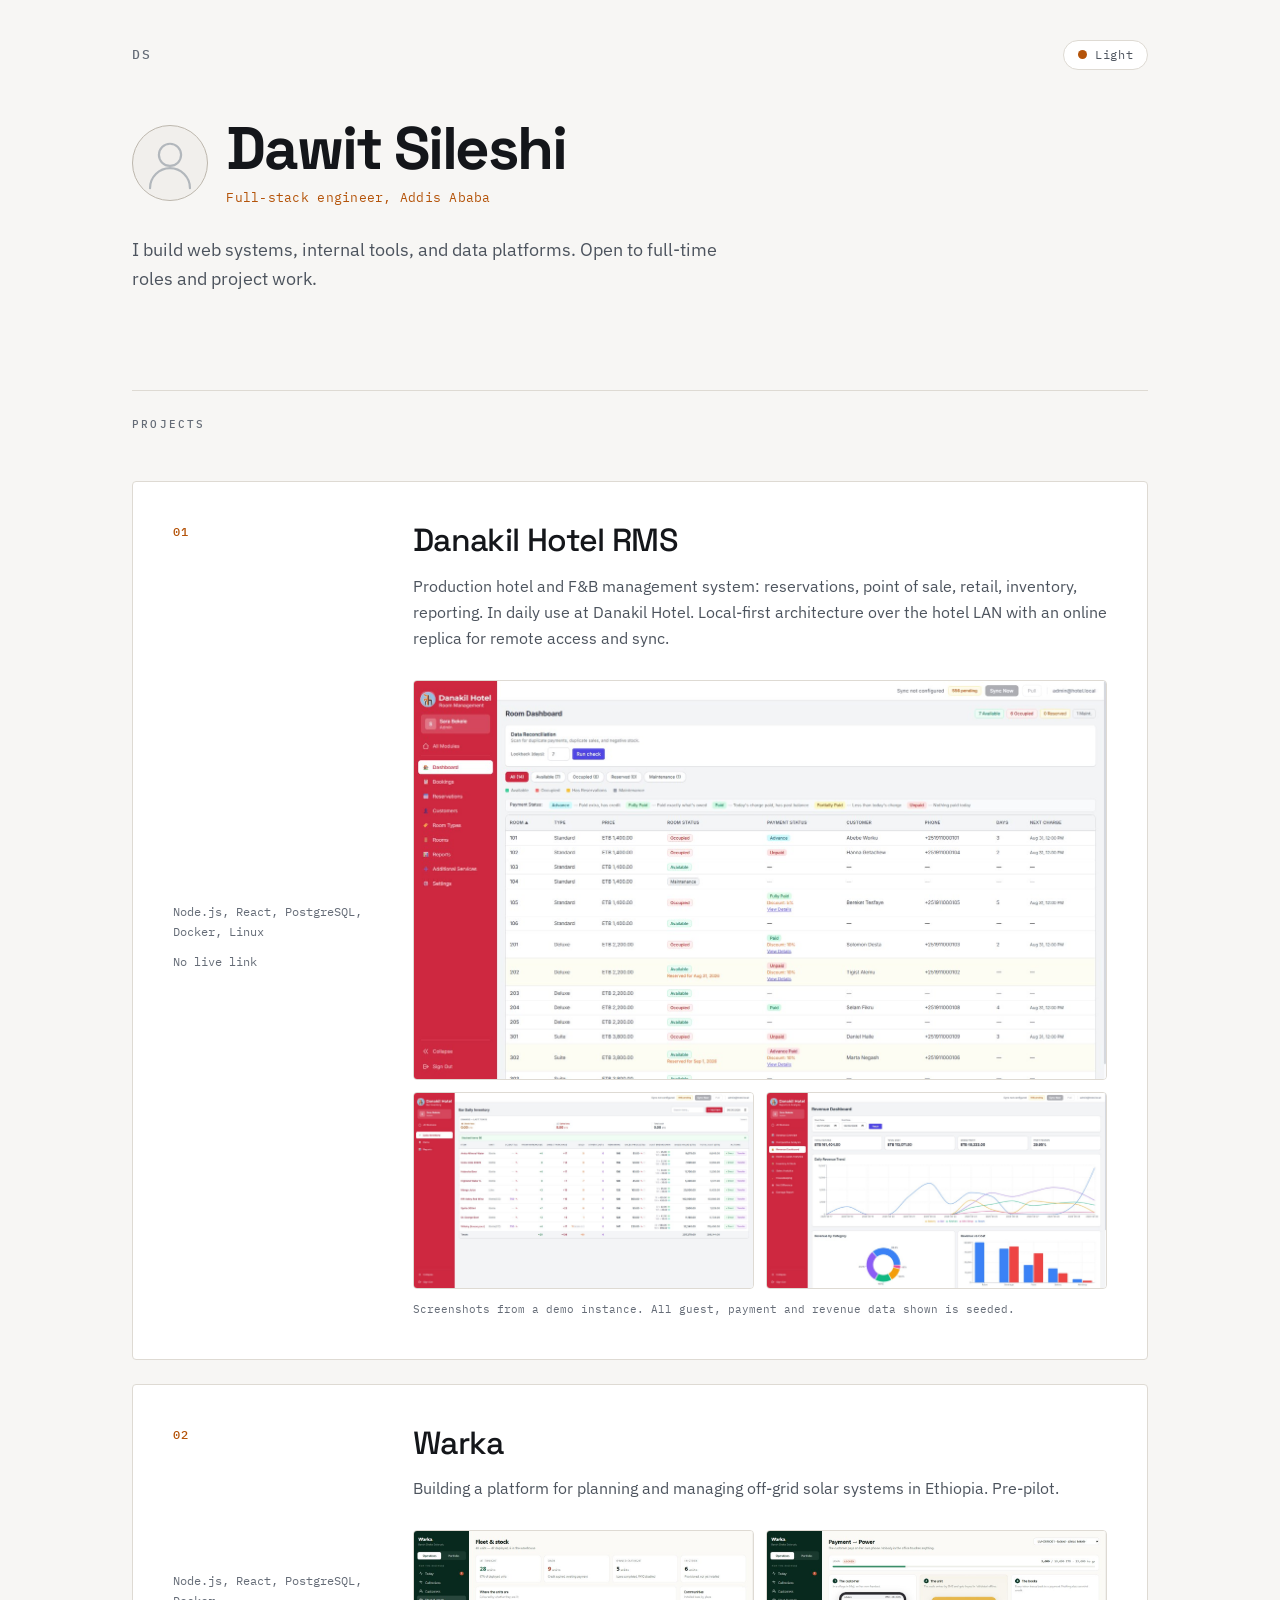
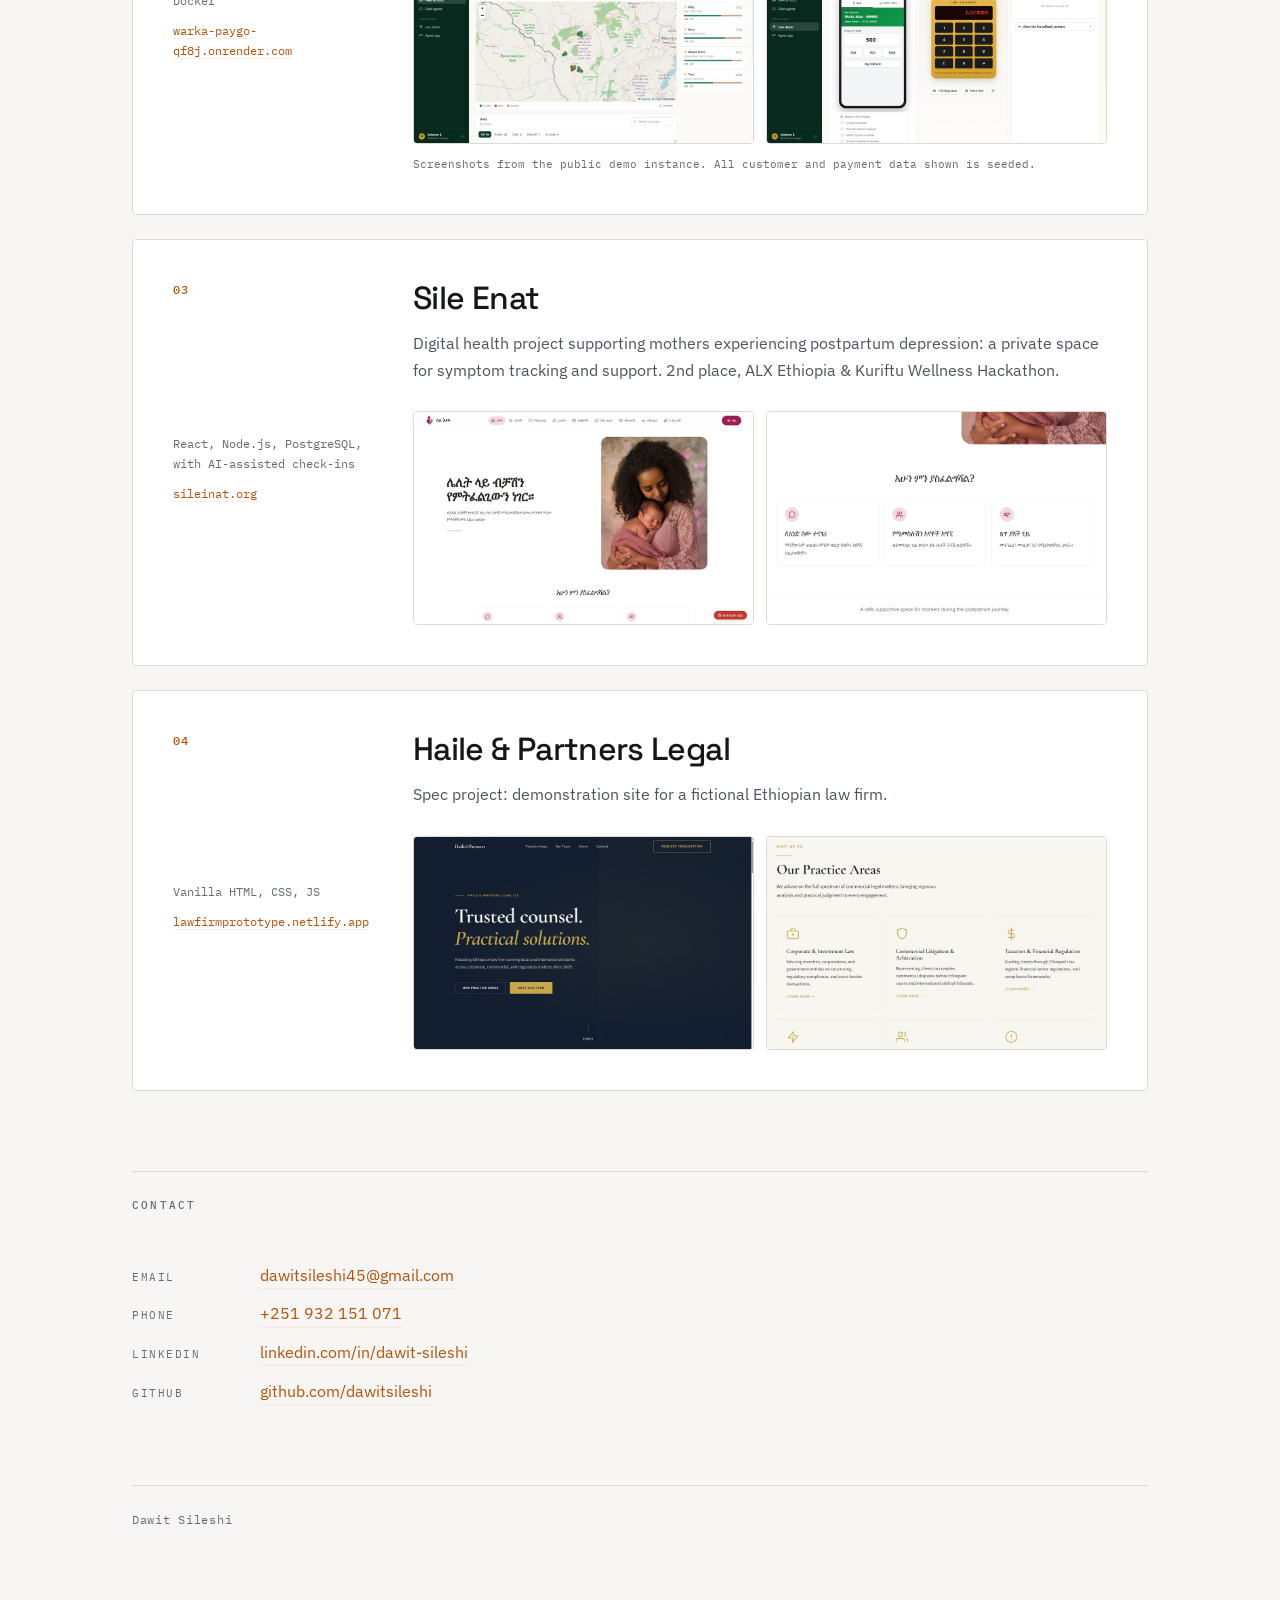
==== index.html @ de7d26d8 "Note seeded data on the Warka screenshots too Warka's shots come from its public demo instance and s" ====
<!DOCTYPE html>
<html lang="en" class="no-js" data-theme="dark">
<head>
<meta charset="utf-8">
<meta name="viewport" content="width=device-width, initial-scale=1">
<title>Dawit Sileshi — Full-stack engineer</title>
<meta name="description" content="Dawit Sileshi, full-stack engineer in Addis Ababa. I build web systems, internal tools, and data platforms.">
<meta name="theme-color" content="#0c0e11">

<!-- Live URL. og:image must stay absolute or link previews lose the image.
     If the domain changes, update every occurrence below. -->
<link rel="canonical" href="https://dawitsileshi.netlify.app/">
<meta property="og:type" content="website">
<meta property="og:site_name" content="Dawit Sileshi">
<meta property="og:locale" content="en_US">
<meta property="og:url" content="https://dawitsileshi.netlify.app/">
<meta property="og:title" content="Dawit Sileshi — Full-stack engineer">
<meta property="og:description" content="I build web systems, internal tools, and data platforms. Open to full-time roles and project work.">
<meta property="og:image" content="https://dawitsileshi.netlify.app/images/og-image.png">
<meta property="og:image:width" content="1200">
<meta property="og:image:height" content="630">
<meta property="og:image:alt" content="Dawit Sileshi — full-stack engineer, Addis Ababa">
<meta name="twitter:card" content="summary_large_image">
<meta name="twitter:title" content="Dawit Sileshi — Full-stack engineer">
<meta name="twitter:description" content="I build web systems, internal tools, and data platforms. Open to full-time roles and project work.">
<meta name="twitter:image" content="https://dawitsileshi.netlify.app/images/og-image.png">
<link rel="icon" href="images/favicon.svg" type="image/svg+xml">
<link rel="apple-touch-icon" href="images/apple-touch-icon.png">
<link rel="preconnect" href="https://fonts.googleapis.com">
<link rel="preconnect" href="https://fonts.gstatic.com" crossorigin>
<link rel="stylesheet" href="https://fonts.googleapis.com/css2?family=IBM+Plex+Mono:wght@400;500&family=IBM+Plex+Sans:wght@400;500&family=Space+Grotesk:wght@500;700&display=swap">
<link rel="stylesheet" href="styles.css">
<script>
/* Set the theme before first paint so there is no flash. */
(function () {
  var t = "dark";
  try {
    t = localStorage.getItem("theme")
      || (window.matchMedia("(prefers-color-scheme: light)").matches ? "light" : "dark");
  } catch (e) {}
  document.documentElement.setAttribute("data-theme", t);
  document.documentElement.className = "js";
})();
</script>
</head>
<body>

<a class="skip-link" href="#main">Skip to content</a>

<div class="page">

  <div class="topbar">
    <span class="wordmark">DS</span>
    <button class="theme-toggle" id="theme-toggle" type="button">
      <span class="theme-swatch" aria-hidden="true"></span>
      <span id="theme-name">Dark</span>
    </button>
  </div>

  <header class="masthead">
    <div class="identity">
      <!-- Replace images/portrait.svg with your own photo, square crop. -->
      <img class="portrait" src="images/portrait.svg" alt="Dawit Sileshi" width="200" height="200" decoding="async">
      <div class="identity-text">
        <h1>Dawit Sileshi</h1>
        <p class="role">Full-stack engineer, Addis Ababa</p>
      </div>
    </div>
    <p class="intro">I build web systems, internal tools, and data platforms. Open to full-time roles and project work.</p>
  </header>

  <main id="main">

    <section class="section" aria-labelledby="projects-heading">
      <h2 class="section-heading" id="projects-heading">Projects</h2>

      <ol class="projects">

        <li class="project reveal">
          <span class="project-index">01</span>
          <div class="project-main">
            <h3 class="project-title">Danakil Hotel RMS</h3>
            <p class="project-body">Production hotel and F&amp;B management system: reservations, point of sale, retail, inventory, reporting. In daily use at Danakil Hotel. Local-first architecture over the hotel LAN with an online replica for remote access and sync.</p>
            <ul class="shots">
              <li><img src="screenshots/01-room-dashboard.jpg" alt="Danakil Hotel RMS: room dashboard screen" width="1400" height="805" loading="lazy" decoding="async"></li>
              <li><img src="screenshots/02-inventory-and-transfers.jpg" alt="Danakil Hotel RMS: inventory and transfers screen" width="1400" height="805" loading="lazy" decoding="async"></li>
              <li><img src="screenshots/03-revenue-analytics.jpg" alt="Danakil Hotel RMS: revenue analytics screen" width="1400" height="805" loading="lazy" decoding="async"></li>
            </ul>
            <p class="shots-note">Screenshots from a demo instance. All guest, payment and revenue data shown is seeded.</p>
          </div>
          <div class="project-rail">
            <p class="project-stack">Node.js, React, PostgreSQL, Docker, Linux</p>
            <p class="project-meta">No live link</p>
          </div>
        </li>

        <li class="project reveal">
          <span class="project-index">02</span>
          <div class="project-main">
            <h3 class="project-title">Warka</h3>
            <p class="project-body">Building a platform for planning and managing off-grid solar systems in Ethiopia. Pre-pilot.</p>
            <ul class="shots shots-pair">
              <li><img src="screenshots/warka-1.jpg" alt="Warka: fleet and stock overview" width="1000" height="625" loading="lazy" decoding="async"></li>
              <li><img src="screenshots/warka-2.jpg" alt="Warka: live payment-to-power demo" width="1000" height="625" loading="lazy" decoding="async"></li>
            </ul>
            <p class="shots-note">Screenshots from the public demo instance. All customer and payment data shown is seeded.</p>
          </div>
          <div class="project-rail">
            <p class="project-stack">Node.js, React, PostgreSQL, Docker</p>
            <p class="project-meta"><a href="https://warka-paygo-qf8j.onrender.com/" rel="noopener">warka-paygo-qf8j.onrender.com</a></p>
          </div>
        </li>

        <li class="project reveal">
          <span class="project-index">03</span>
          <div class="project-main">
            <h3 class="project-title">Sile Enat</h3>
            <p class="project-body">Digital health project supporting mothers experiencing postpartum depression: a private space for symptom tracking and support. 2nd place, ALX Ethiopia &amp; Kuriftu Wellness Hackathon.</p>
            <ul class="shots shots-pair">
              <li><img src="screenshots/sileenat-1.jpg" alt="Sile Enat: home page" width="1000" height="625" loading="lazy" decoding="async"></li>
              <li><img src="screenshots/sileenat-2.jpg" alt="Sile Enat: support features" width="960" height="600" loading="lazy" decoding="async"></li>
            </ul>
          </div>
          <div class="project-rail">
            <p class="project-stack">React, Node.js, PostgreSQL, with AI-assisted check-ins</p>
            <p class="project-meta"><a href="https://sileinat.org/" rel="noopener">sileinat.org</a></p>
          </div>
        </li>

        <li class="project reveal">
          <span class="project-index">04</span>
          <div class="project-main">
            <h3 class="project-title">Haile &amp; Partners Legal</h3>
            <p class="project-body">Spec project: demonstration site for a fictional Ethiopian law firm.</p>
            <ul class="shots shots-pair">
              <li><img src="screenshots/haile-1.jpg" alt="Haile &amp; Partners Legal: home page" width="1000" height="625" loading="lazy" decoding="async"></li>
              <li><img src="screenshots/haile-2.jpg" alt="Haile &amp; Partners Legal: practice areas" width="1000" height="625" loading="lazy" decoding="async"></li>
            </ul>
          </div>
          <div class="project-rail">
            <p class="project-stack">Vanilla HTML, CSS, JS</p>
            <p class="project-meta"><a href="https://lawfirmprototype.netlify.app/" rel="noopener">lawfirmprototype.netlify.app</a></p>
          </div>
        </li>

      </ol>
    </section>

    <section class="section reveal" aria-labelledby="contact-heading">
      <h2 class="section-heading" id="contact-heading">Contact</h2>
      <address class="contact">
        <p><span class="contact-label">Email</span> <a href="mailto:dawitsileshi45@gmail.com">dawitsileshi45@gmail.com</a></p>
        <p><span class="contact-label">Phone</span> <a href="tel:+251932151071">+251 932 151 071</a></p>
        <p><span class="contact-label">LinkedIn</span> <a href="https://www.linkedin.com/in/dawit-sileshi/" rel="noopener">linkedin.com/in/dawit-sileshi</a></p>
        <p><span class="contact-label">GitHub</span> <a href="https://github.com/dawitsileshi" rel="noopener">github.com/dawitsileshi</a></p>
      </address>
    </section>

  </main>

  <footer class="colophon">
    <p>Dawit Sileshi</p>
  </footer>

</div>

<script>
/* Theme toggle + fade-in on scroll. Inline so it always ships with the page. */
(function () {
  "use strict";

  /* ---- theme ---- */
  var root = document.documentElement;
  var btn = document.getElementById("theme-toggle");
  var nameEl = document.getElementById("theme-name");
  var meta = document.querySelector('meta[name="theme-color"]');

  function paint(theme) {
    root.setAttribute("data-theme", theme);
    nameEl.textContent = theme === "dark" ? "Dark" : "Light";
    btn.setAttribute("aria-label",
      "Switch to " + (theme === "dark" ? "light" : "dark") + " theme");
    if (meta) meta.setAttribute("content", theme === "dark" ? "#0c0e11" : "#f7f6f4");
  }

  paint(root.getAttribute("data-theme") || "dark");

  btn.addEventListener("click", function () {
    var next = root.getAttribute("data-theme") === "dark" ? "light" : "dark";
    paint(next);
    try { localStorage.setItem("theme", next); } catch (e) {}
  });

  /* ---- reveal ---- */
  var items = [].slice.call(document.querySelectorAll(".reveal"));
  if (!items.length) return;

  if (window.matchMedia("(prefers-reduced-motion: reduce)").matches) {
    items.forEach(function (el) { el.classList.add("is-visible"); });
    return;
  }

  var ticking = false;

  function check() {
    ticking = false;
    var limit = window.innerHeight * 0.92;
    for (var i = items.length - 1; i >= 0; i--) {
      if (items[i].getBoundingClientRect().top < limit) {
        items[i].classList.add("is-visible");
        items.splice(i, 1);
      }
    }
    if (!items.length) {
      window.removeEventListener("scroll", request);
      window.removeEventListener("resize", request);
    }
  }

  function request() {
    if (ticking) return;
    ticking = true;
    window.requestAnimationFrame(check);
  }

  window.addEventListener("scroll", request, { passive: true });
  window.addEventListener("resize", request);
  check();
})();
</script>
</body>
</html>
---- styles.css ----
/* Dawit Sileshi — personal portfolio
   Dark by default, light on toggle. No build step. */

:root {
  --serif: "Space Grotesk", "Segoe UI", Helvetica, Arial, sans-serif;
  --sans:  "IBM Plex Sans", -apple-system, BlinkMacSystemFont, "Segoe UI", Helvetica, Arial, sans-serif;
  --mono:  "IBM Plex Mono", ui-monospace, SFMono-Regular, Menlo, Consolas, monospace;

  --shell: 1080px;
  --gutter: 1.5rem;
  --radius: 4px;
}

[data-theme="dark"] {
  --bg:           #0c0e11;
  --surface:      #14171c;
  --surface-2:    #1a1e24;
  --border:       #262c35;
  --border-hi:    #39424f;
  --text:         #e9ecf1;
  --text-dim:     #a2abb8;
  --text-faint:   #7b8492;
  --accent:       #f2a55a;
  --accent-hi:    #ffc189;
  --accent-soft:  rgba(242, 165, 90, 0.13);
  --shadow:       0 1px 2px rgba(0, 0, 0, 0.5), 0 12px 32px rgba(0, 0, 0, 0.35);
}

[data-theme="light"] {
  --bg:           #f7f6f4;
  --surface:      #ffffff;
  --surface-2:    #f1efec;
  --border:       #dedad3;
  --border-hi:    #bdb7ad;
  --text:         #14161a;
  --text-dim:     #4d545e;
  --text-faint:   #656c77;
  --accent:       #b45309;
  --accent-hi:    #8f4107;
  --accent-soft:  rgba(180, 83, 9, 0.09);
  --shadow:       0 1px 2px rgba(20, 22, 26, 0.06), 0 12px 28px rgba(20, 22, 26, 0.07);
}

*, *::before, *::after { box-sizing: border-box; }

html {
  -webkit-text-size-adjust: 100%;
  scroll-behavior: smooth;
}

body {
  margin: 0;
  background: var(--bg);
  color: var(--text);
  font-family: var(--sans);
  font-size: 1rem;
  line-height: 1.65;
  -webkit-font-smoothing: antialiased;
  text-rendering: optimizeLegibility;
  transition: background-color 200ms ease, color 200ms ease;
}

.page {
  max-width: var(--shell);
  margin: 0 auto;
  padding: 1.25rem var(--gutter) 3rem;
}

.skip-link {
  position: absolute;
  left: -9999px;
  top: 0;
  background: var(--surface);
  color: var(--text);
  padding: 0.6rem 1rem;
  border: 1px solid var(--border-hi);
  border-radius: var(--radius);
  font-size: 0.875rem;
}
.skip-link:focus { left: var(--gutter); top: 0.75rem; z-index: 20; }

/* ---------- topbar ---------- */

.topbar {
  display: flex;
  align-items: center;
  justify-content: space-between;
  padding-bottom: 3rem;
}

.wordmark {
  font-family: var(--mono);
  font-size: 0.8125rem;
  font-weight: 500;
  letter-spacing: 0.18em;
  color: var(--text-faint);
}

.theme-toggle {
  display: inline-flex;
  align-items: center;
  gap: 0.5rem;
  font-family: var(--mono);
  font-size: 0.75rem;
  letter-spacing: 0.06em;
  color: var(--text-dim);
  background: var(--surface);
  border: 1px solid var(--border);
  border-radius: 999px;
  padding: 0.4rem 0.85rem;
  cursor: pointer;
  transition: border-color 150ms ease, color 150ms ease, background-color 150ms ease;
}
.theme-toggle:hover { color: var(--text); border-color: var(--border-hi); }
.theme-toggle:focus-visible { outline: 2px solid var(--accent); outline-offset: 2px; }

.theme-swatch {
  width: 9px;
  height: 9px;
  border-radius: 50%;
  background: var(--accent);
}

/* ---------- masthead ---------- */

.masthead { padding-bottom: 1rem; }

.identity {
  display: flex;
  align-items: center;
  gap: 1.15rem;
}

.portrait {
  width: 64px;
  height: 64px;
  flex: 0 0 auto;
  border-radius: 50%;
  object-fit: cover;
  border: 1px solid var(--border-hi);
  background: var(--surface-2);
}

.masthead h1 {
  font-family: var(--serif);
  font-weight: 700;
  font-size: clamp(2.25rem, 7vw, 3.75rem);
  line-height: 1.02;
  letter-spacing: -0.035em;
  margin: 0;
}

.role {
  font-family: var(--mono);
  font-size: 0.8125rem;
  letter-spacing: 0.02em;
  color: var(--accent);
  margin: 0.5rem 0 0;
}

.intro {
  margin: 1.75rem 0 0;
  max-width: 34em;
  font-size: 1.125rem;
  line-height: 1.6;
  color: var(--text-dim);
}

/* ---------- sections ---------- */

.section {
  margin-top: 5rem;
  padding-top: 1.5rem;
  border-top: 1px solid var(--border);
}

.section-heading {
  font-family: var(--mono);
  font-weight: 500;
  font-size: 0.6875rem;
  letter-spacing: 0.2em;
  text-transform: uppercase;
  color: var(--text-faint);
  margin: 0 0 2.5rem;
}

/* ---------- projects ---------- */

.projects {
  list-style: none;
  margin: 0;
  padding: 0;
  counter-reset: none;
}

.project {
  border: 1px solid var(--border);
  border-radius: var(--radius);
  background: var(--surface);
  padding: 1.75rem 1.5rem;
  margin-bottom: 1.25rem;
  transition: border-color 180ms ease, transform 180ms ease, box-shadow 180ms ease;
}
.project:last-child { margin-bottom: 0; }
.project:hover {
  border-color: var(--border-hi);
  transform: translateY(-2px);
  box-shadow: var(--shadow);
}

.project-index {
  display: block;
  font-family: var(--mono);
  font-size: 0.75rem;
  font-weight: 500;
  letter-spacing: 0.1em;
  color: var(--accent);
  margin-bottom: 0.85rem;
}

.project-rail { margin-top: 1.5rem; }

.project-stack,
.project-meta {
  font-family: var(--mono);
  font-size: 0.75rem;
  line-height: 1.7;
  color: var(--text-faint);
  margin: 0;
}
.project-meta { margin-top: 0.6rem; }

.project-title {
  font-family: var(--serif);
  font-weight: 500;
  font-size: clamp(1.5rem, 4vw, 2rem);
  line-height: 1.15;
  letter-spacing: -0.02em;
  margin: 0 0 0.85rem;
}

.project-body {
  margin: 0;
  max-width: 46em;
  color: var(--text-dim);
}

/* ---------- screenshots ---------- */

.shots {
  list-style: none;
  margin: 1.75rem 0 0;
  padding: 0;
  display: grid;
  gap: 0.75rem;
  grid-template-columns: 1fr;
}

.shots img {
  display: block;
  width: 100%;
  height: auto;
  border: 1px solid var(--border);
  border-radius: var(--radius);
  background: var(--surface-2);
}

.shots-note {
  margin: 0.8rem 0 0;
  font-family: var(--mono);
  font-size: 0.6875rem;
  line-height: 1.6;
  color: var(--text-faint);
}

/* ---------- contact ---------- */

.contact { font-style: normal; }

/* Stacked while narrow so a long URL never wraps out of line with the
   shorter rows; two columns once there is room. */
.contact p { margin: 0 0 1.1rem; }
.contact p:last-child { margin-bottom: 0; }

.contact-label {
  display: block;
  font-family: var(--mono);
  font-size: 0.6875rem;
  letter-spacing: 0.14em;
  text-transform: uppercase;
  line-height: 1.6;
  color: var(--text-faint);
}

.contact a { overflow-wrap: anywhere; }

/* ---------- links ---------- */

a {
  color: var(--accent);
  text-decoration: none;
  border-bottom: 1px solid var(--accent-soft);
  transition: color 140ms ease, border-color 140ms ease;
}
a:hover { color: var(--accent-hi); border-bottom-color: currentColor; }
a:focus-visible {
  outline: 2px solid var(--accent);
  outline-offset: 3px;
  border-radius: 2px;
  border-bottom-color: transparent;
}

/* ---------- colophon ---------- */

.colophon {
  margin-top: 5rem;
  padding-top: 1.5rem;
  border-top: 1px solid var(--border);
}
.colophon p {
  margin: 0;
  font-family: var(--mono);
  font-size: 0.75rem;
  letter-spacing: 0.06em;
  color: var(--text-faint);
}

/* ---------- reveal on scroll ---------- */

.js .reveal {
  opacity: 0;
  transform: translateY(12px);
  transition: opacity 550ms ease, transform 550ms ease;
}
.js .reveal.is-visible { opacity: 1; transform: none; }

/* ---------- wider viewports ---------- */

@media (min-width: 40em) {
  :root { --gutter: 2rem; }

  .page { padding-top: 2rem; }
  .portrait { width: 76px; height: 76px; }
  .project { padding: 2rem 2rem 2.25rem; }
  .shots { grid-template-columns: 1fr 1fr; }
  /* Danakil leads with a full-width shot; two-up galleries stay side by side. */
  .shots li:first-child { grid-column: 1 / -1; }
  .shots-pair li:first-child { grid-column: auto; }

  .contact p {
    margin-bottom: 0.7rem;
    display: grid;
    grid-template-columns: 7rem 1fr;
    align-items: baseline;
    column-gap: 1rem;
  }
  .contact-label { line-height: inherit; }
  /* keep the underline on the text, not the whole grid column */
  .contact a { justify-self: start; }
}

@media (min-width: 60em) {
  .page { padding-top: 2.5rem; padding-bottom: 5rem; }

  .project {
    display: grid;
    grid-template-columns: 12rem 1fr;
    column-gap: 3rem;
    padding: 2.5rem;
    margin-bottom: 1.5rem;
  }
  /* Source order is index, content, rail (mobile reading order);
     placement puts the rail back into the left column here. */
  .project-index { grid-column: 1; grid-row: 1; }
  .project-rail  { grid-column: 1; grid-row: 2; margin-top: 0; }
  .project-main  { grid-column: 2; grid-row: 1 / span 2; }
  .section-heading { margin-bottom: 3rem; }
}

/* ---------- preferences ---------- */

@media (prefers-reduced-motion: reduce) {
  html { scroll-behavior: auto; }
  *, *::before, *::after {
    animation-duration: 0.01ms !important;
    animation-iteration-count: 1 !important;
    transition-duration: 0.01ms !important;
  }
  .js .reveal { opacity: 1; transform: none; }
  .project:hover { transform: none; }
}

@media print {
  .skip-link, .topbar, .shots { display: none; }
  body { background: #fff; color: #000; }
  .project { border-color: #ccc; box-shadow: none; }
  a { color: #000; border-bottom: 0; }
}
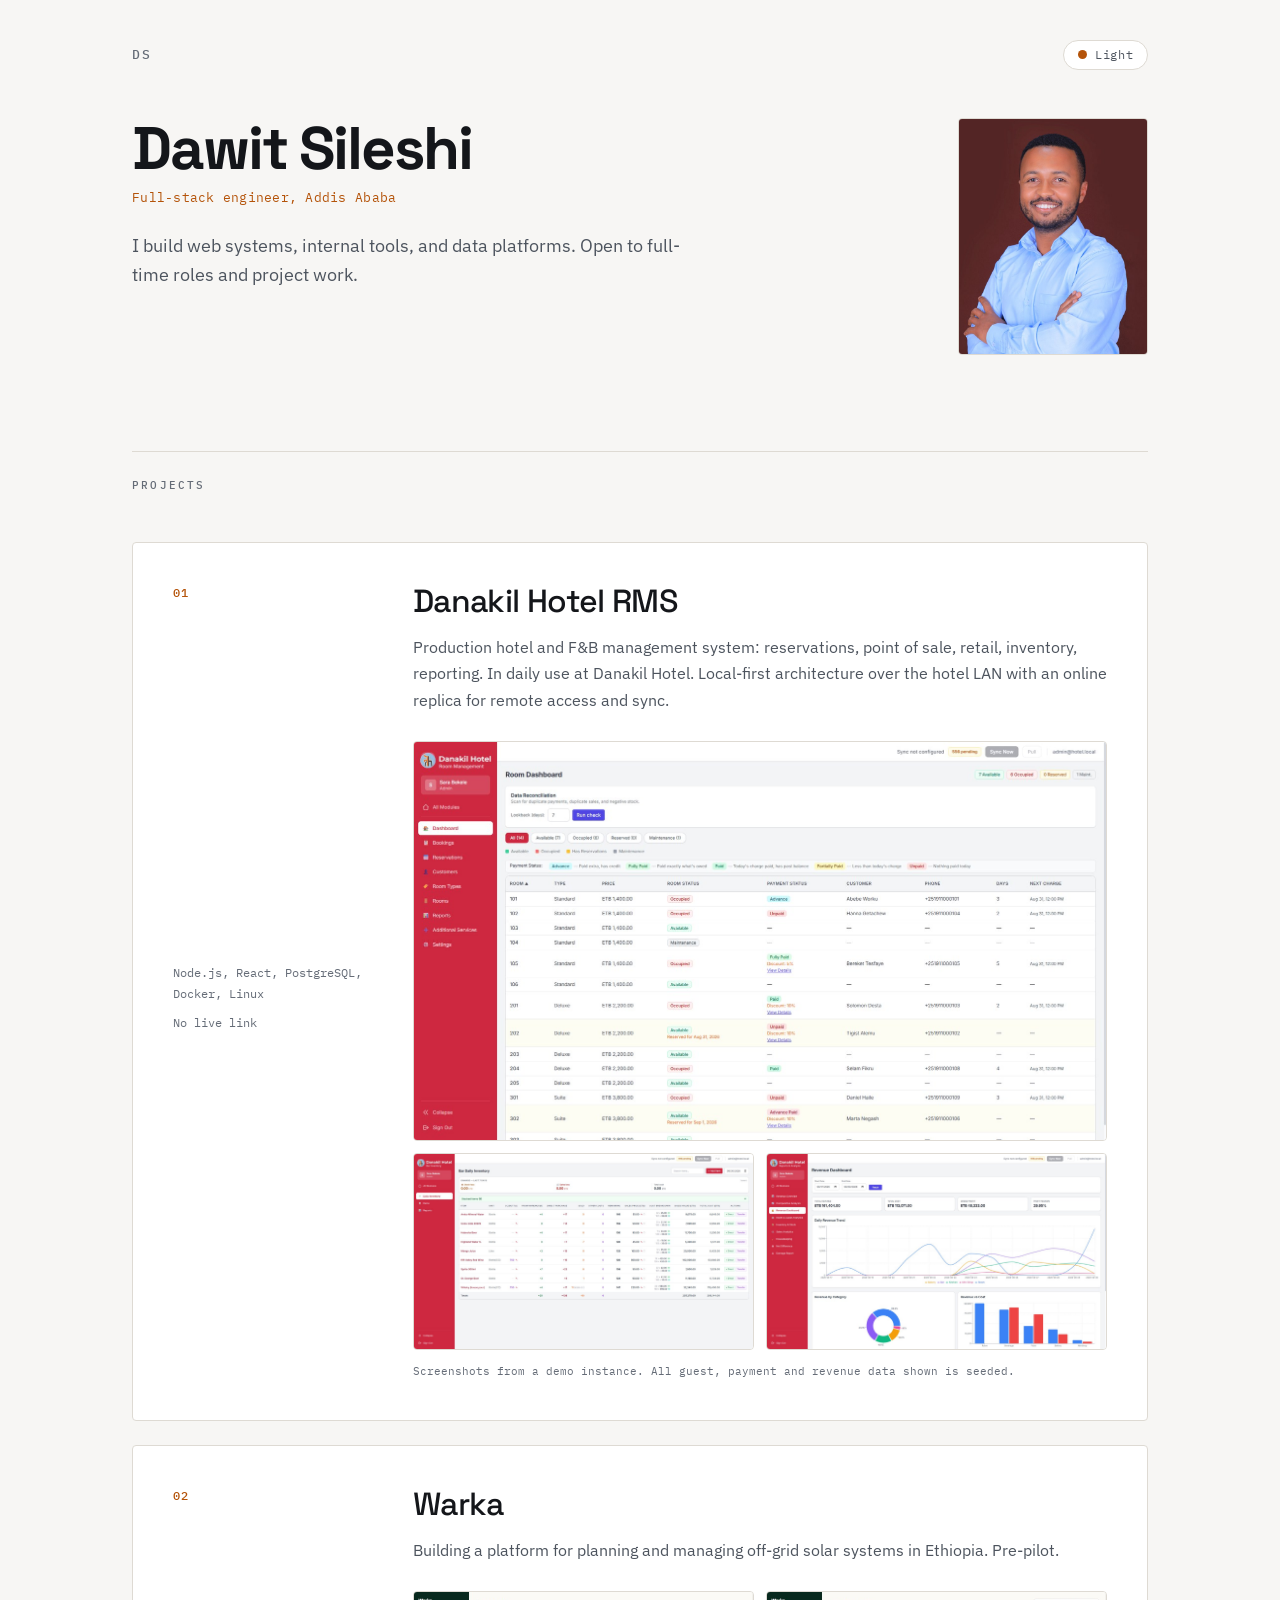
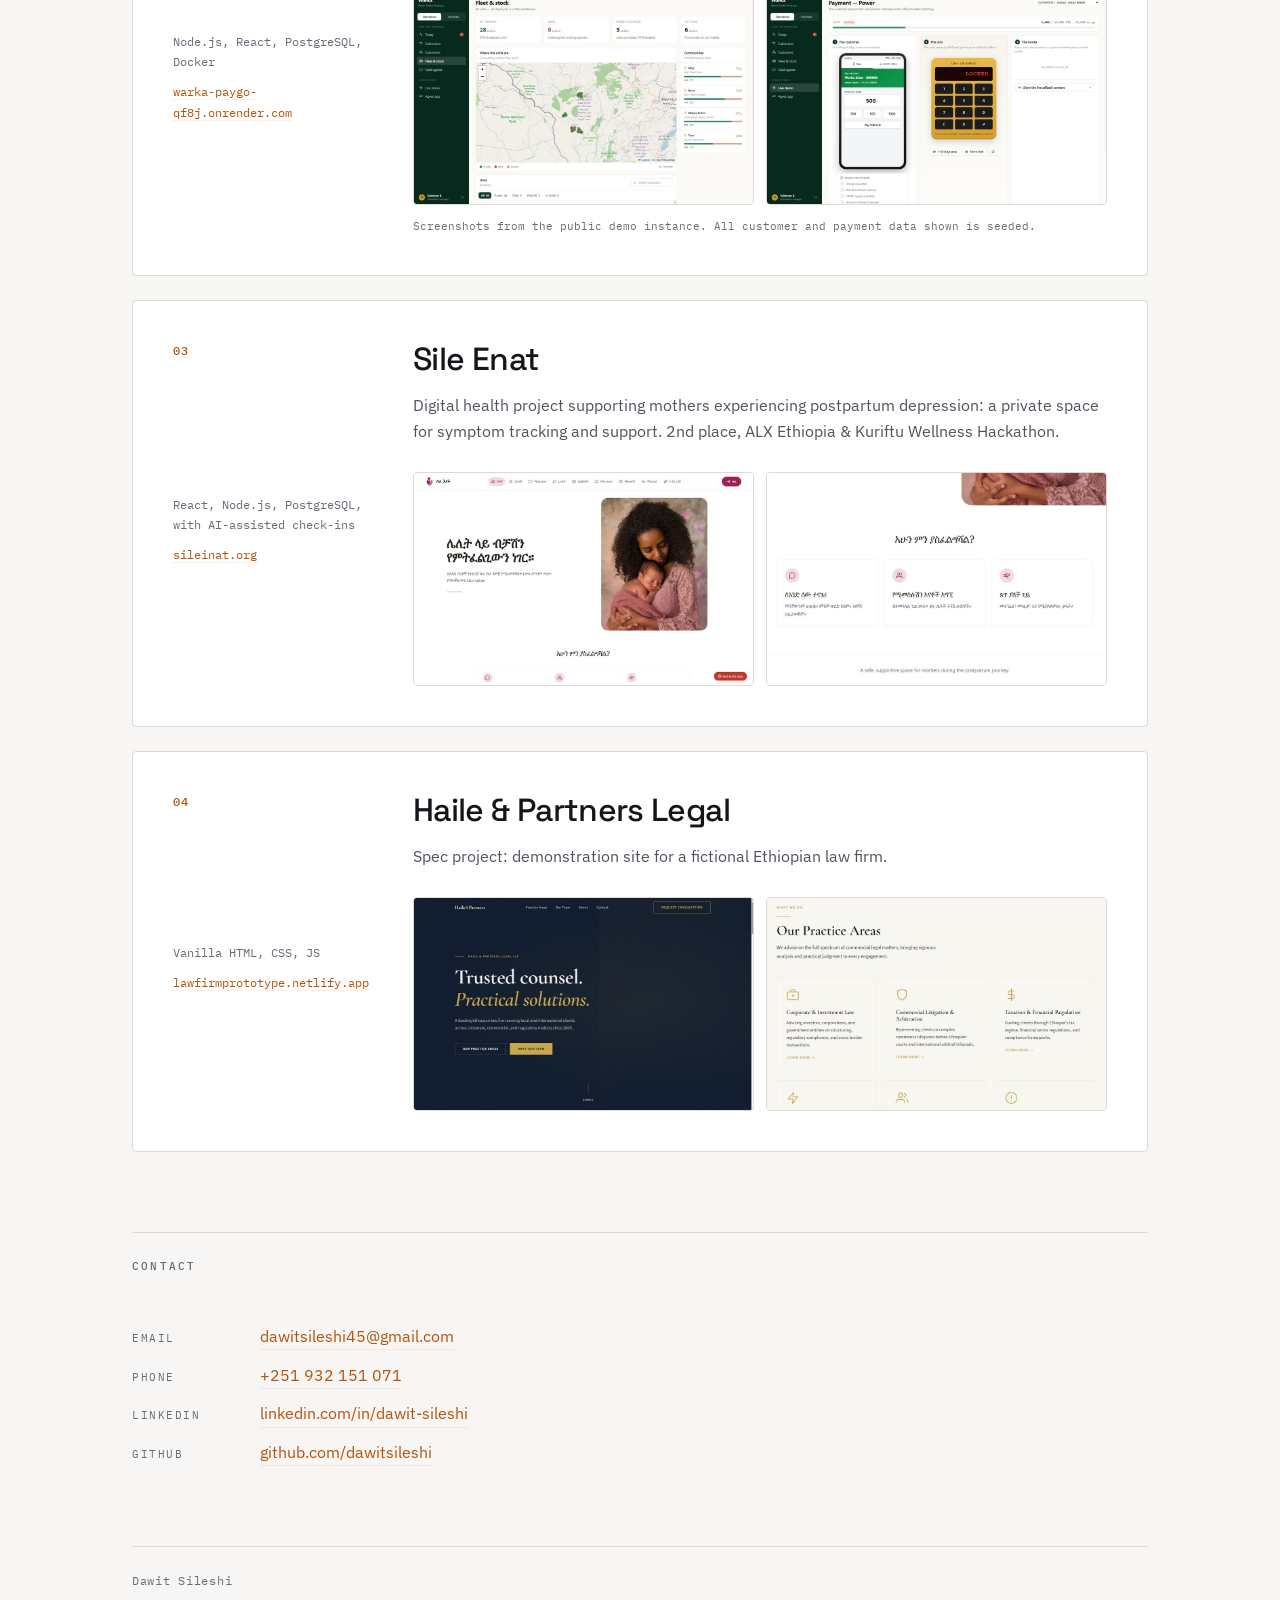
==== commit 35483291: "Replace placeholder avatar with the real portrait, moved right The photo is a half-body studio shot," ====
--- a/index.html
+++ b/index.html
@@ -58,15 +58,14 @@
   </div>
 
   <header class="masthead">
-    <div class="identity">
-      <!-- Replace images/portrait.svg with your own photo, square crop. -->
-      <img class="portrait" src="images/portrait.svg" alt="Dawit Sileshi" width="200" height="200" decoding="async">
-      <div class="identity-text">
-        <h1>Dawit Sileshi</h1>
-        <p class="role">Full-stack engineer, Addis Ababa</p>
-      </div>
+    <!-- Source order puts the photo first so it leads on mobile; on wide
+         screens grid placement moves it into the right-hand column. -->
+    <img class="portrait" src="images/portrait.jpg" alt="Dawit Sileshi" width="600" height="750" decoding="async">
+    <div class="masthead-text">
+      <h1>Dawit Sileshi</h1>
+      <p class="role">Full-stack engineer, Addis Ababa</p>
+      <p class="intro">I build web systems, internal tools, and data platforms. Open to full-time roles and project work.</p>
     </div>
-    <p class="intro">I build web systems, internal tools, and data platforms. Open to full-time roles and project work.</p>
   </header>
 
   <main id="main">
--- a/styles.css
+++ b/styles.css
@@ -123,21 +123,23 @@
 
 /* ---------- masthead ---------- */
 
-.masthead { padding-bottom: 1rem; }
-
-.identity {
-  display: flex;
-  align-items: center;
-  gap: 1.15rem;
-}
-
+.masthead {
+  display: grid;
+  gap: 1.75rem;
+  padding-bottom: 1rem;
+}
+
+/* A half-body portrait does not survive a circular crop at this size, so it
+   sits in a panel that matches the project cards instead. */
 .portrait {
-  width: 64px;
-  height: 64px;
-  flex: 0 0 auto;
-  border-radius: 50%;
+  display: block;
+  width: 132px;
+  height: auto;
+  aspect-ratio: 4 / 5;
   object-fit: cover;
-  border: 1px solid var(--border-hi);
+  object-position: 50% 12%;
+  border: 1px solid var(--border);
+  border-radius: var(--radius);
   background: var(--surface-2);
 }
 
@@ -159,8 +161,8 @@
 }
 
 .intro {
-  margin: 1.75rem 0 0;
-  max-width: 34em;
+  margin: 1.5rem 0 0;
+  max-width: 32em;
   font-size: 1.125rem;
   line-height: 1.6;
   color: var(--text-dim);
@@ -340,7 +342,7 @@
   :root { --gutter: 2rem; }
 
   .page { padding-top: 2rem; }
-  .portrait { width: 76px; height: 76px; }
+  .portrait { width: 152px; }
   .project { padding: 2rem 2rem 2.25rem; }
   .shots { grid-template-columns: 1fr 1fr; }
   /* Danakil leads with a full-width shot; two-up galleries stay side by side. */
@@ -361,6 +363,14 @@
 
 @media (min-width: 60em) {
   .page { padding-top: 2.5rem; padding-bottom: 5rem; }
+
+  .masthead {
+    grid-template-columns: 1fr auto;
+    column-gap: 3.5rem;
+    align-items: start;
+  }
+  .masthead-text { grid-column: 1; grid-row: 1; }
+  .portrait { grid-column: 2; grid-row: 1; width: 190px; }
 
   .project {
     display: grid;
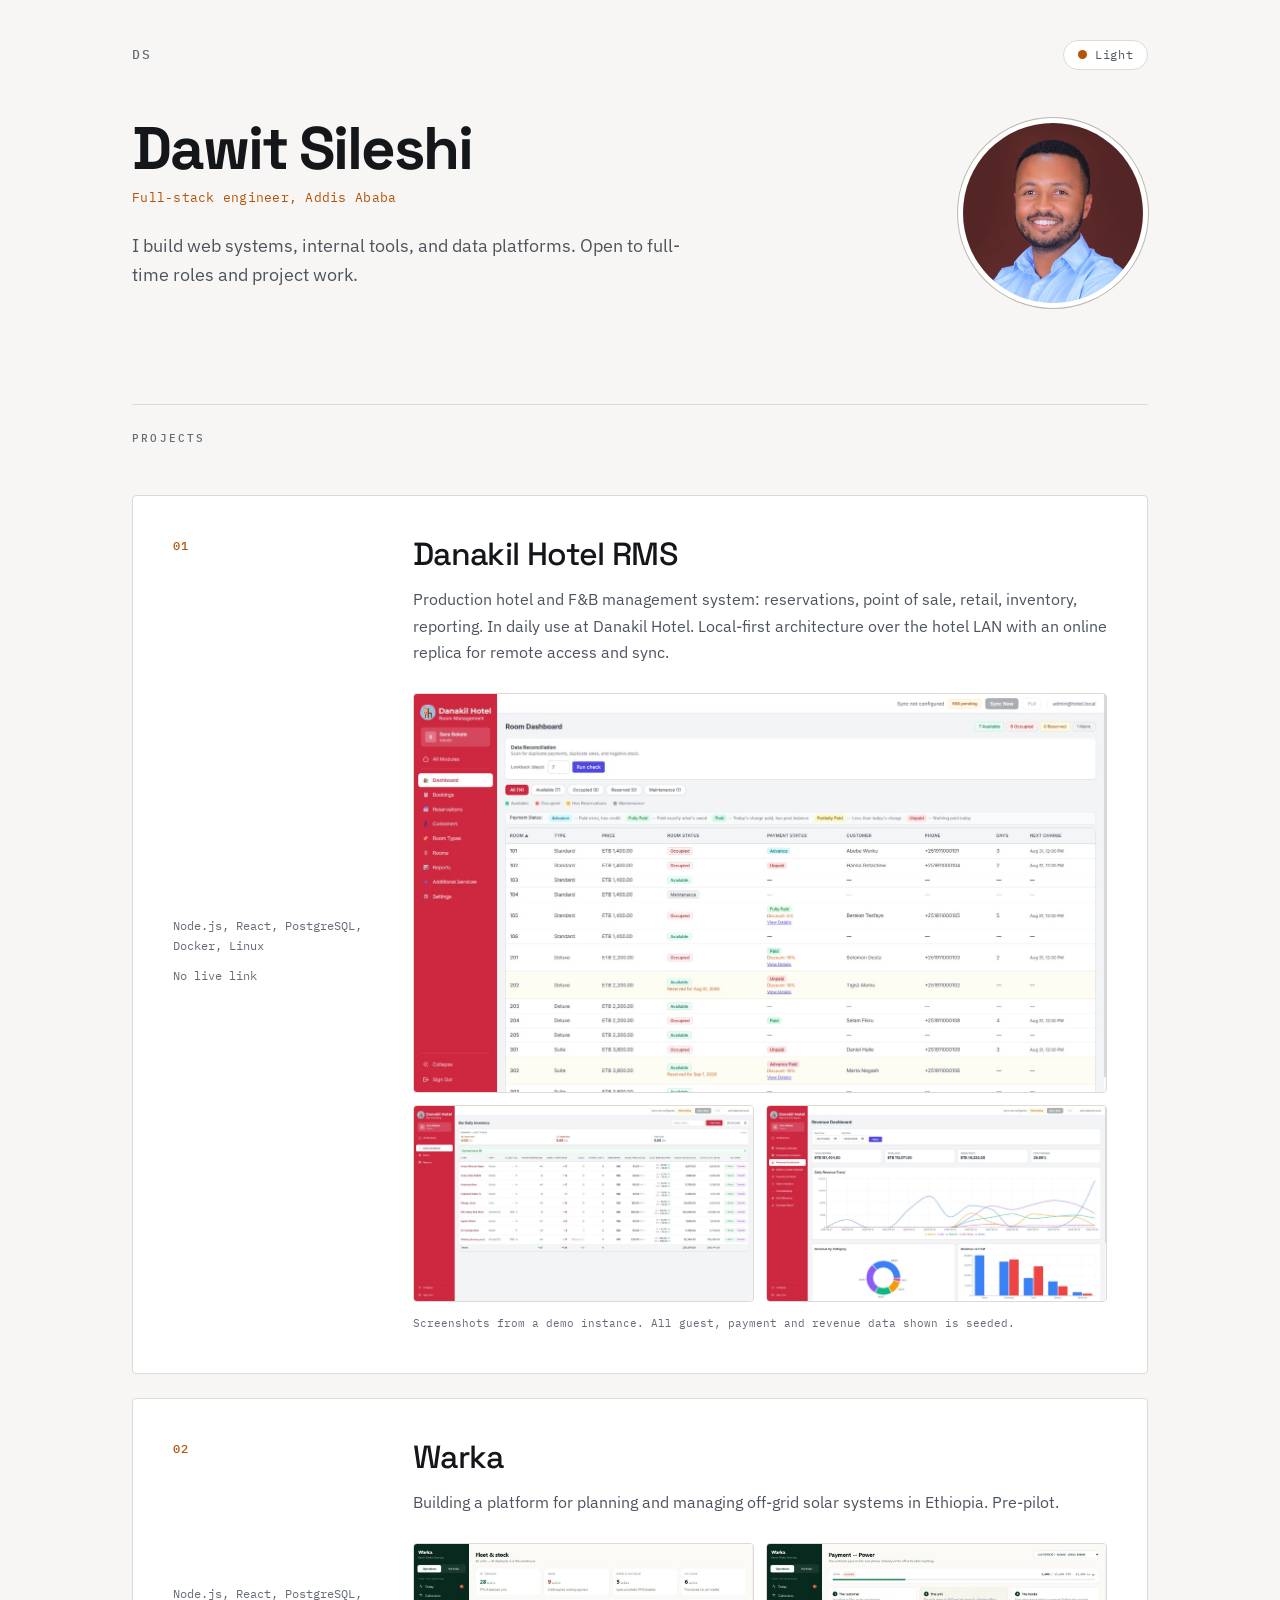
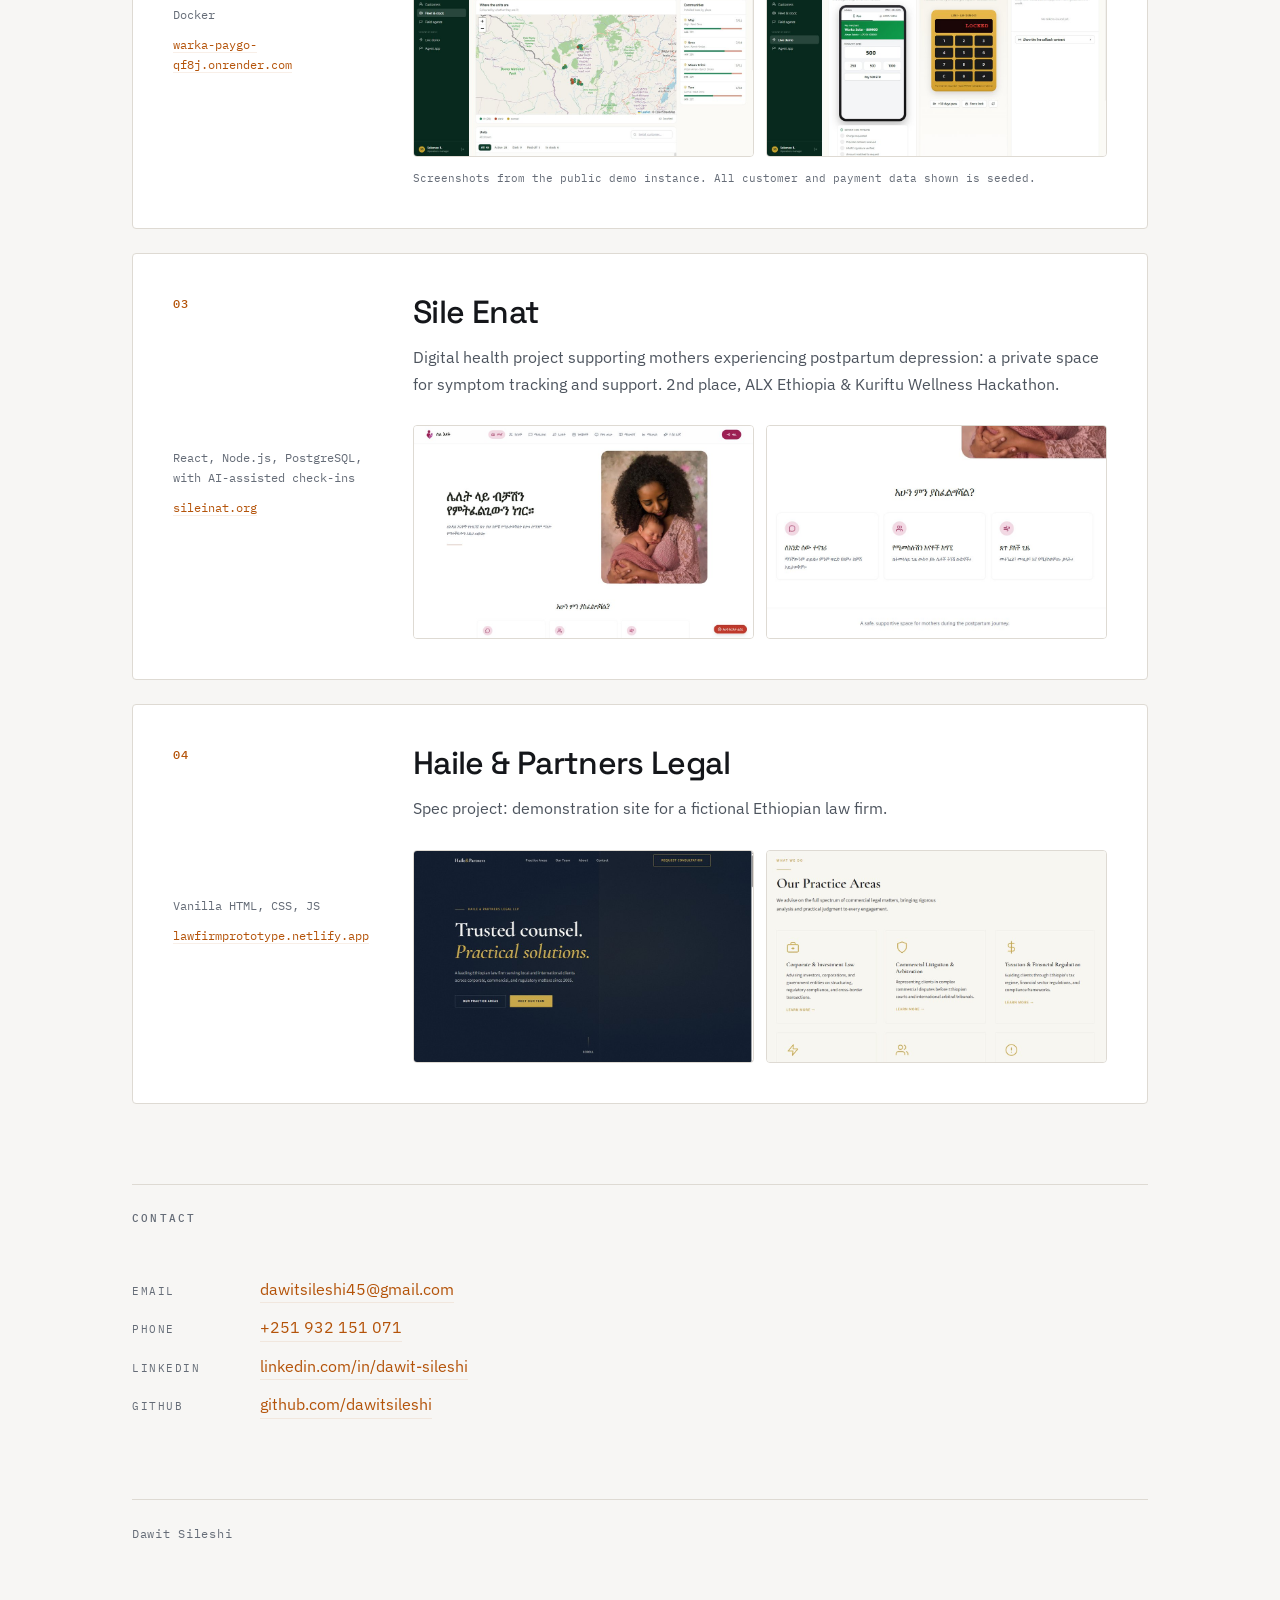
==== commit 21f9f011: "Make the portrait circular with a white ring Recrop from the camera original to a square framed for " ====
--- a/index.html
+++ b/index.html
@@ -60,7 +60,7 @@
   <header class="masthead">
     <!-- Source order puts the photo first so it leads on mobile; on wide
          screens grid placement moves it into the right-hand column. -->
-    <img class="portrait" src="images/portrait.jpg" alt="Dawit Sileshi" width="600" height="750" decoding="async">
+    <img class="portrait" src="images/portrait.jpg" alt="Dawit Sileshi" width="640" height="640" decoding="async">
     <div class="masthead-text">
       <h1>Dawit Sileshi</h1>
       <p class="role">Full-stack engineer, Addis Ababa</p>
--- a/styles.css
+++ b/styles.css
@@ -129,18 +129,21 @@
   padding-bottom: 1rem;
 }
 
-/* A half-body portrait does not survive a circular crop at this size, so it
-   sits in a panel that matches the project cards instead. */
 .portrait {
   display: block;
   width: 132px;
   height: auto;
-  aspect-ratio: 4 / 5;
+  aspect-ratio: 1;
   object-fit: cover;
-  object-position: 50% 12%;
-  border: 1px solid var(--border);
-  border-radius: var(--radius);
+  border-radius: 50%;
+  border: 4px solid #fff;
   background: var(--surface-2);
+}
+
+/* The white ring all but vanishes against the off-white page, so give the
+   disc a hairline edge to sit on in the light theme. */
+[data-theme="light"] .portrait {
+  box-shadow: 0 0 0 1px var(--border-hi);
 }
 
 .masthead h1 {
@@ -370,7 +373,7 @@
     align-items: start;
   }
   .masthead-text { grid-column: 1; grid-row: 1; }
-  .portrait { grid-column: 2; grid-row: 1; width: 190px; }
+  .portrait { grid-column: 2; grid-row: 1; width: 190px; border-width: 5px; }
 
   .project {
     display: grid;
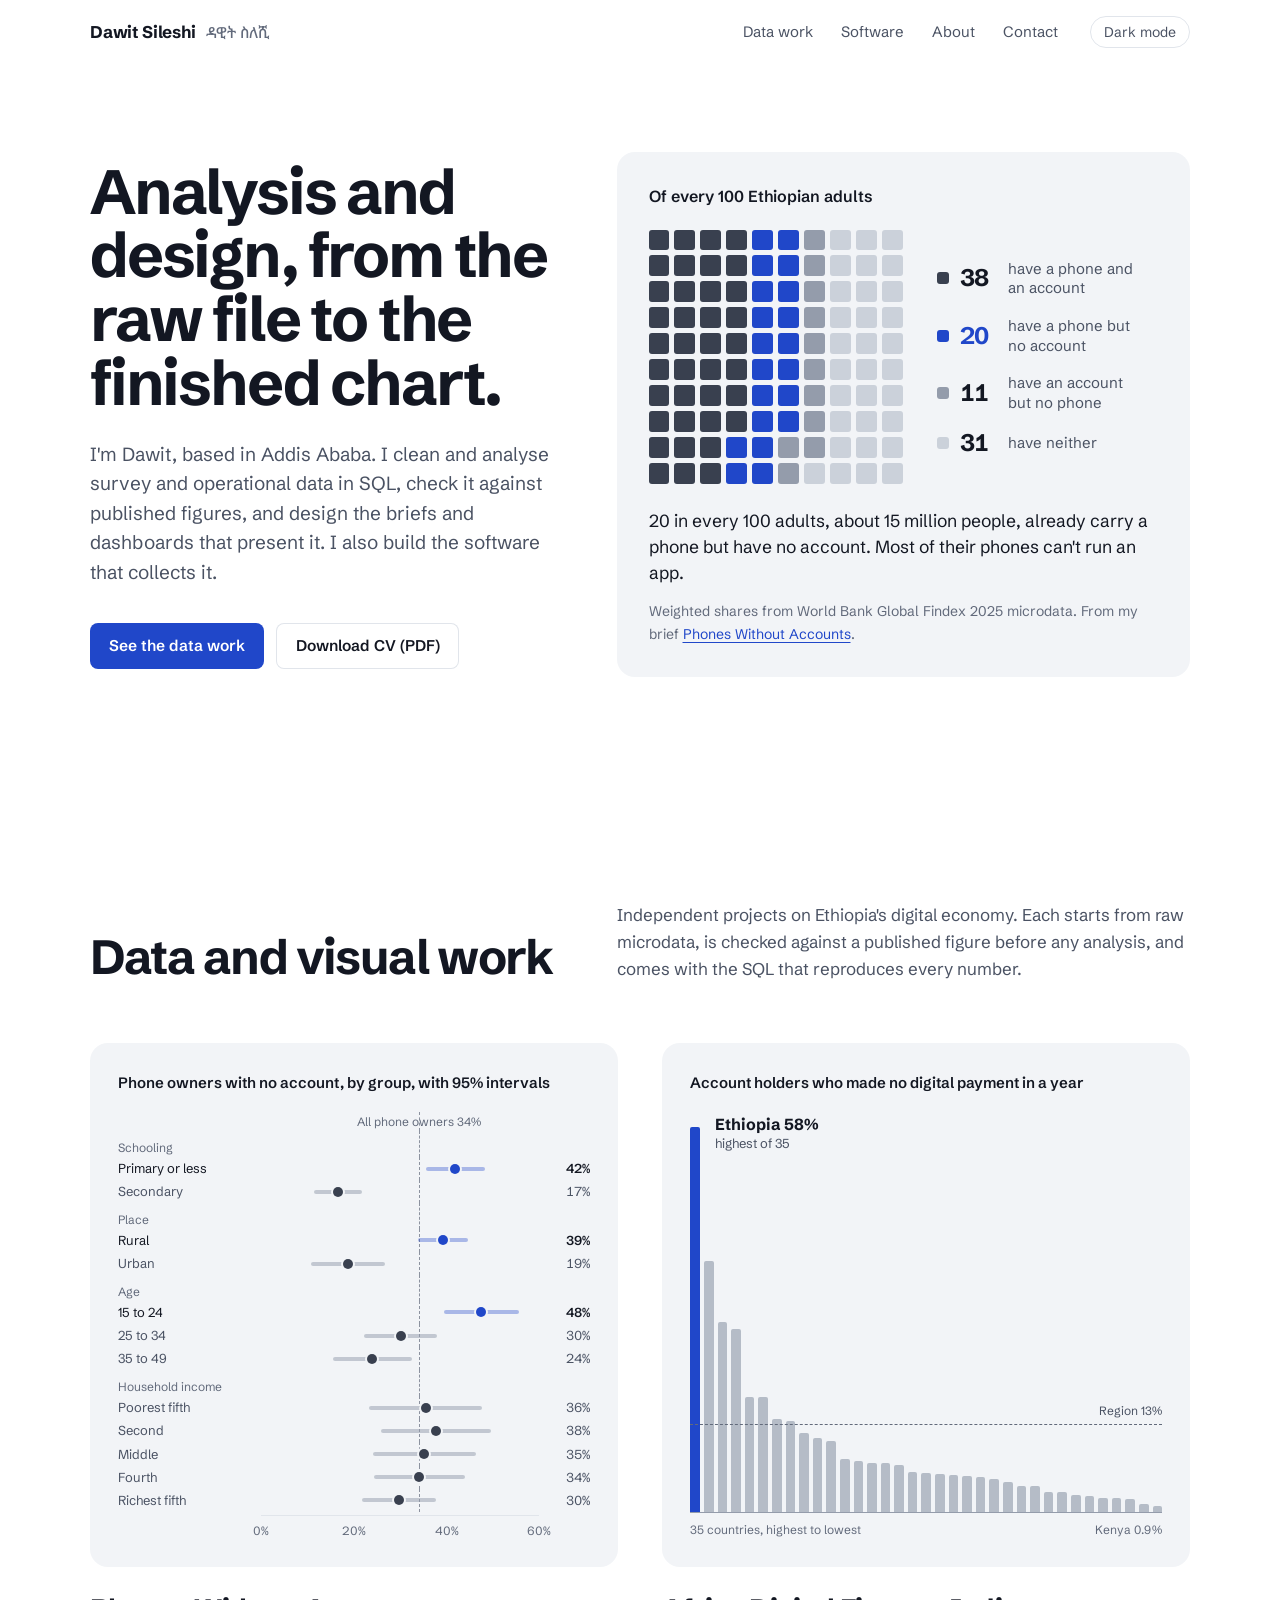
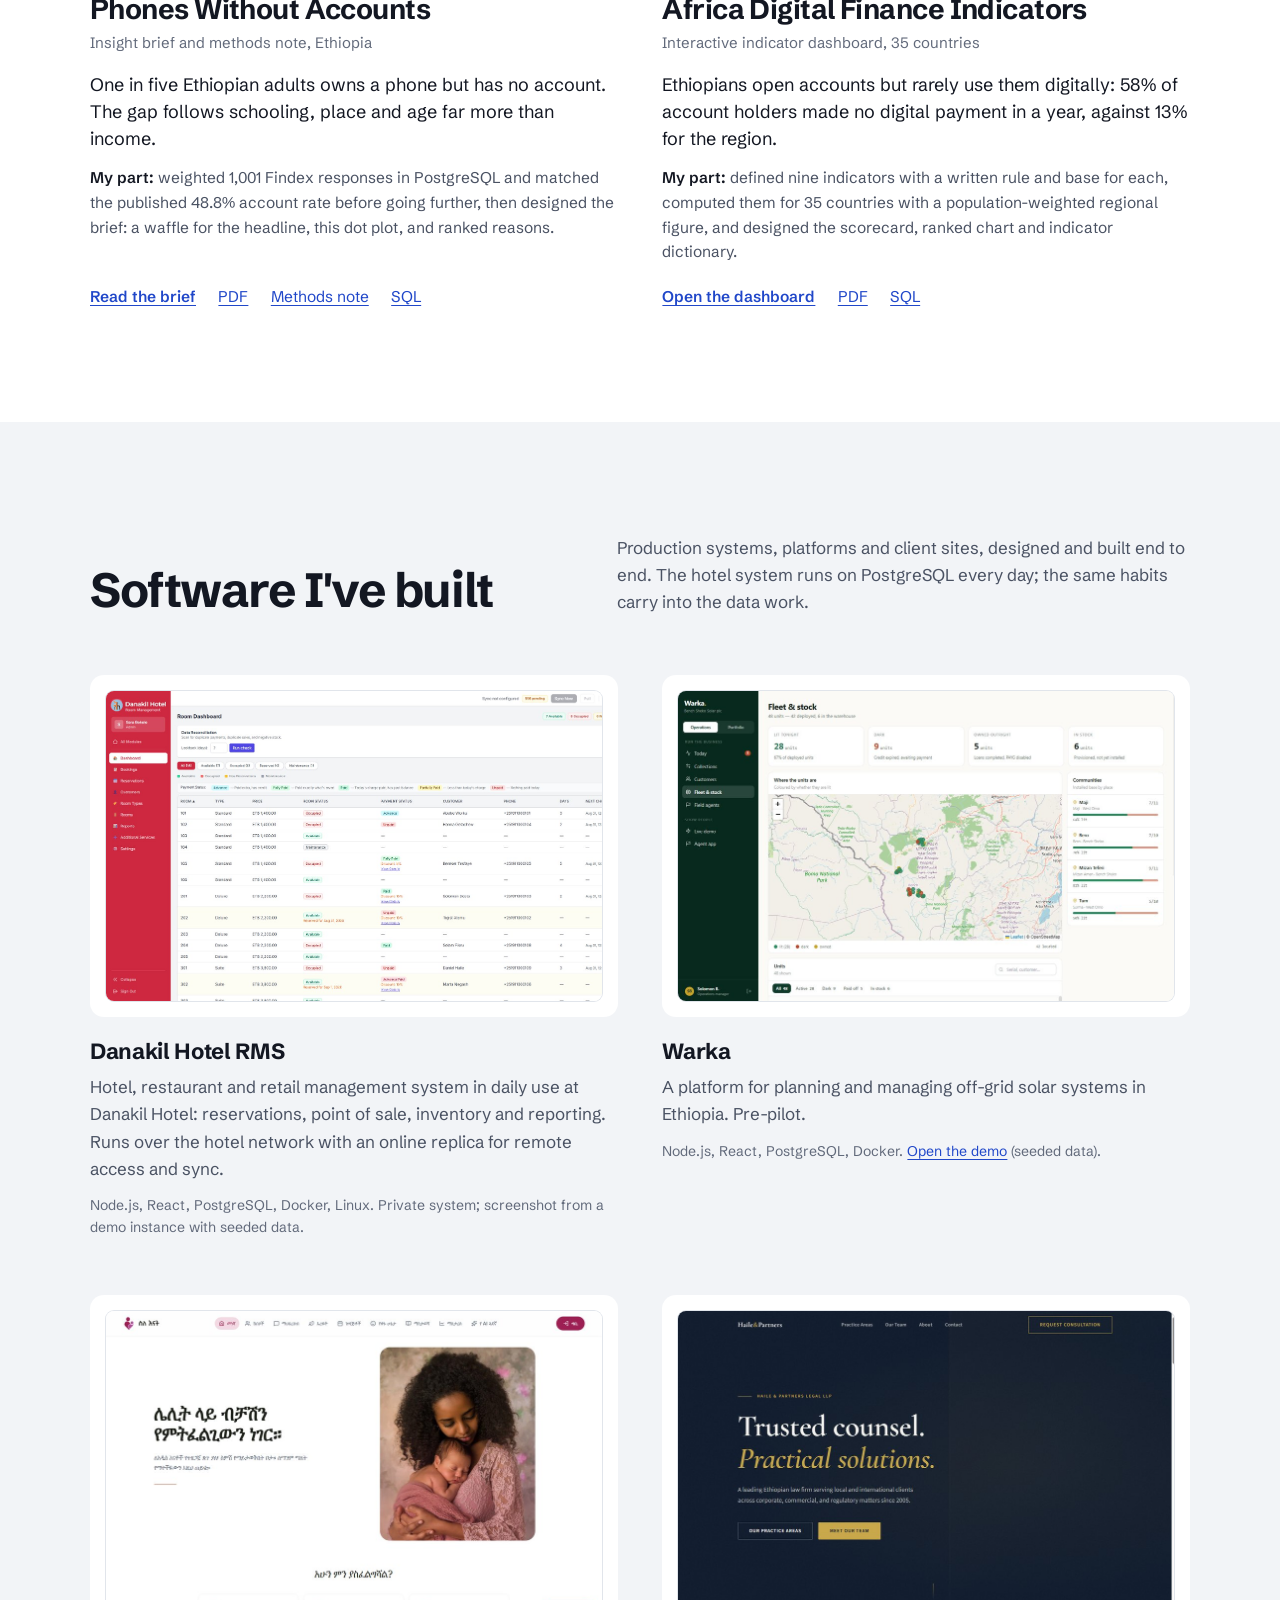
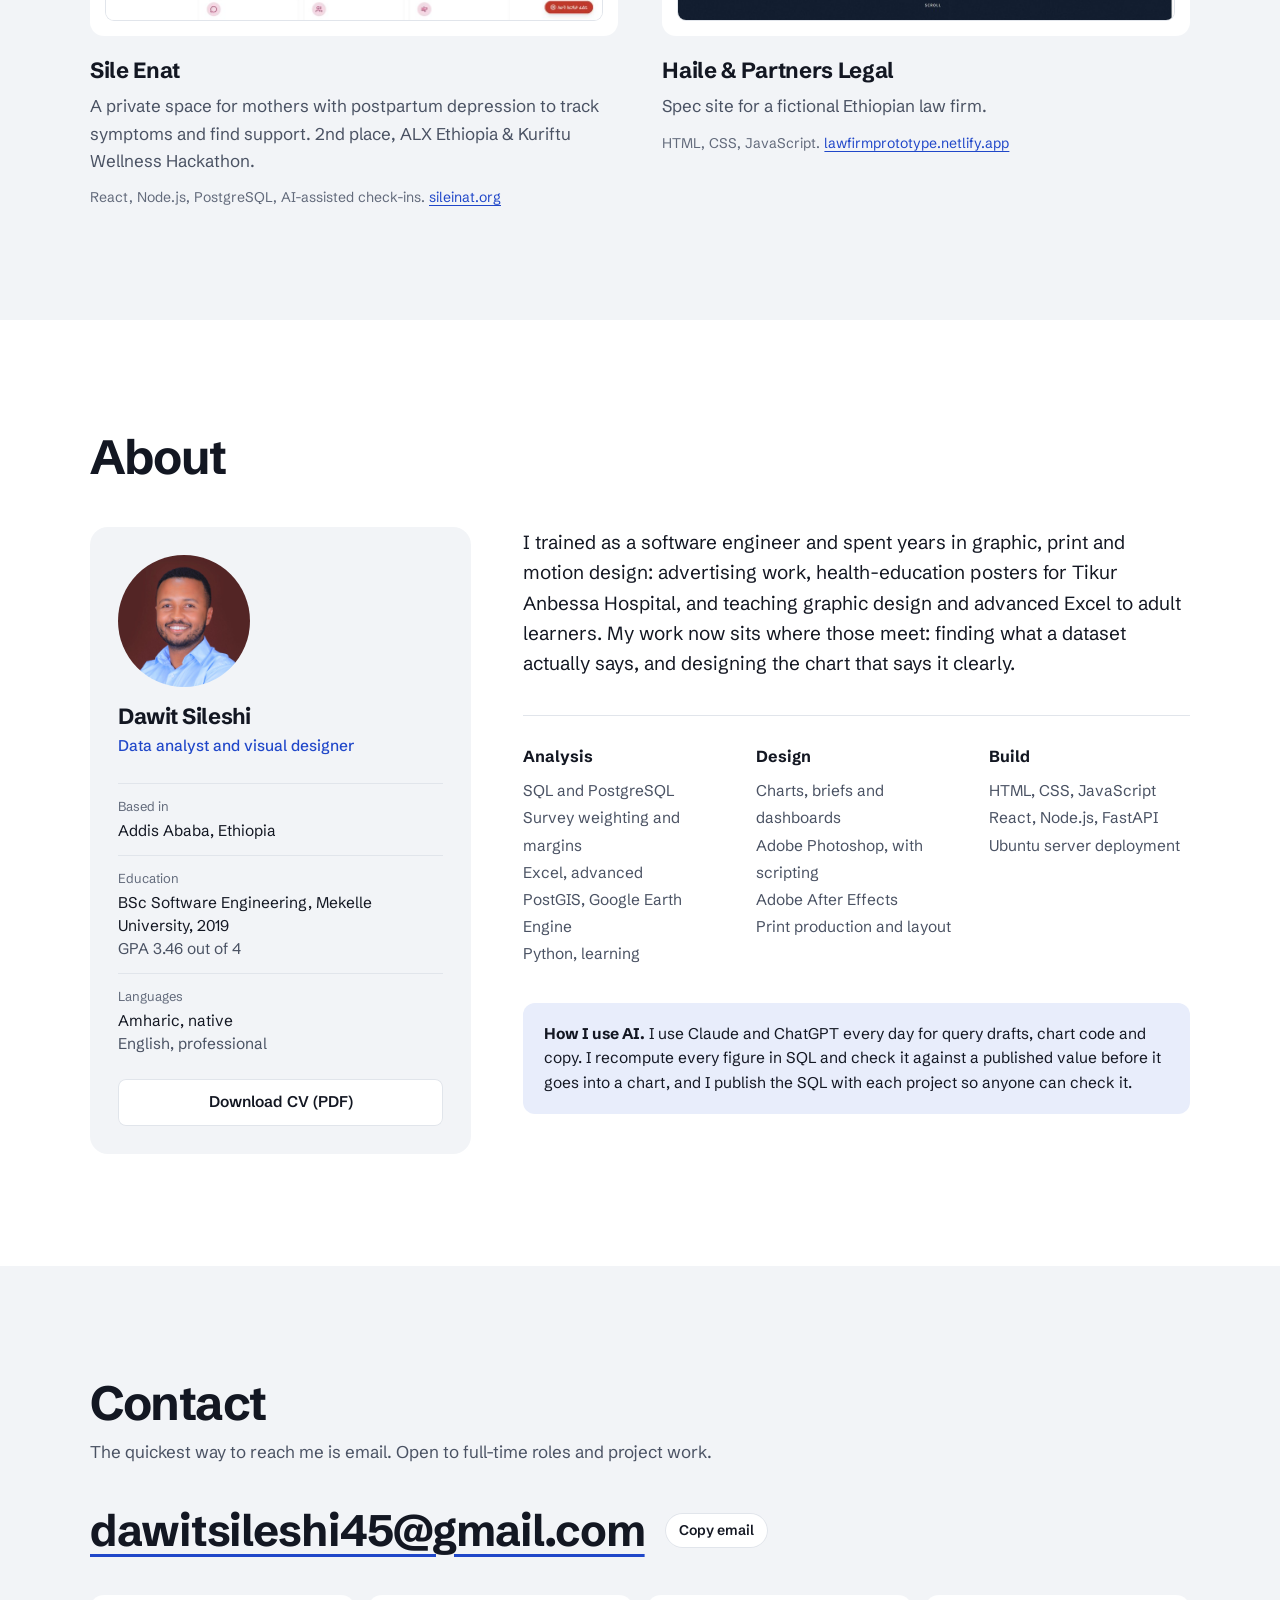
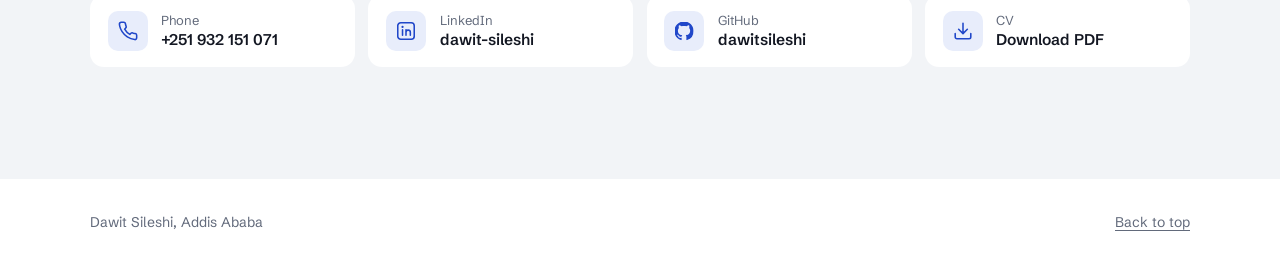
==== commit 8aafecd1: "Redesign portfolio around data and visual work Two categories on one page: data analysis and visual " ====
--- a/index.html
+++ b/index.html
@@ -1,11 +1,11 @@
 <!DOCTYPE html>
-<html lang="en" class="no-js" data-theme="dark">
+<html lang="en" class="no-js" data-theme="light">
 <head>
 <meta charset="utf-8">
 <meta name="viewport" content="width=device-width, initial-scale=1">
-<title>Dawit Sileshi — Full-stack engineer</title>
-<meta name="description" content="Dawit Sileshi, full-stack engineer in Addis Ababa. I build web systems, internal tools, and data platforms.">
-<meta name="theme-color" content="#0c0e11">
+<title>Dawit Sileshi — Data analysis and visual design</title>
+<meta name="description" content="Dawit Sileshi, Addis Ababa. Data analysis and visual design: survey analysis, charts, briefs and dashboards on Ethiopia's digital economy, and the software that collects the data.">
+<meta name="theme-color" content="#ffffff">
 
 <!-- Live URL. og:image must stay absolute or link previews lose the image.
      If the domain changes, update every occurrence below. -->
@@ -14,29 +14,32 @@
 <meta property="og:site_name" content="Dawit Sileshi">
 <meta property="og:locale" content="en_US">
 <meta property="og:url" content="https://dawitsileshi.netlify.app/">
-<meta property="og:title" content="Dawit Sileshi — Full-stack engineer">
-<meta property="og:description" content="I build web systems, internal tools, and data platforms. Open to full-time roles and project work.">
+<meta property="og:title" content="Dawit Sileshi — Data analysis and visual design">
+<meta property="og:description" content="Survey analysis, charts, briefs and dashboards on Ethiopia's digital economy, and the software that collects the data.">
 <meta property="og:image" content="https://dawitsileshi.netlify.app/images/og-image.png">
 <meta property="og:image:width" content="1200">
 <meta property="og:image:height" content="630">
-<meta property="og:image:alt" content="Dawit Sileshi — full-stack engineer, Addis Ababa">
+<meta property="og:image:alt" content="Dawit Sileshi, Addis Ababa">
 <meta name="twitter:card" content="summary_large_image">
-<meta name="twitter:title" content="Dawit Sileshi — Full-stack engineer">
-<meta name="twitter:description" content="I build web systems, internal tools, and data platforms. Open to full-time roles and project work.">
+<meta name="twitter:title" content="Dawit Sileshi — Data analysis and visual design">
+<meta name="twitter:description" content="Survey analysis, charts, briefs and dashboards on Ethiopia's digital economy, and the software that collects the data.">
 <meta name="twitter:image" content="https://dawitsileshi.netlify.app/images/og-image.png">
 <link rel="icon" href="images/favicon.svg" type="image/svg+xml">
 <link rel="apple-touch-icon" href="images/apple-touch-icon.png">
 <link rel="preconnect" href="https://fonts.googleapis.com">
 <link rel="preconnect" href="https://fonts.gstatic.com" crossorigin>
-<link rel="stylesheet" href="https://fonts.googleapis.com/css2?family=IBM+Plex+Mono:wght@400;500&family=IBM+Plex+Sans:wght@400;500&family=Space+Grotesk:wght@500;700&display=swap">
+<link rel="stylesheet" href="https://fonts.googleapis.com/css2?family=Schibsted+Grotesk:wght@400;500;600;700&display=swap">
+<!-- Ethiopic face for the name only; text= keeps the download to those glyphs. -->
+<link rel="stylesheet" href="https://fonts.googleapis.com/css2?family=Noto+Sans+Ethiopic:wght@500&text=%E1%8B%B3%E1%8B%8A%E1%89%B5%E1%88%B5%E1%88%88%E1%88%BA&display=swap">
 <link rel="stylesheet" href="styles.css">
 <script>
-/* Set the theme before first paint so there is no flash. */
+/* Set the theme before first paint so there is no flash. Light unless the
+   visitor chose dark here or their system asks for it. */
 (function () {
-  var t = "dark";
+  var t = "light";
   try {
     t = localStorage.getItem("theme")
-      || (window.matchMedia("(prefers-color-scheme: light)").matches ? "light" : "dark");
+      || (window.matchMedia("(prefers-color-scheme: dark)").matches ? "dark" : "light");
   } catch (e) {}
   document.documentElement.setAttribute("data-theme", t);
   document.documentElement.className = "js";
@@ -47,184 +50,374 @@
 
 <a class="skip-link" href="#main">Skip to content</a>
 
-<div class="page">
-
-  <div class="topbar">
-    <span class="wordmark">DS</span>
-    <button class="theme-toggle" id="theme-toggle" type="button">
-      <span class="theme-swatch" aria-hidden="true"></span>
-      <span id="theme-name">Dark</span>
-    </button>
+<!-- Stays pinned to the top while scrolling. The link for the section in view
+     is marked as current. -->
+<header class="site-header" id="top">
+  <div class="shell site-head">
+    <a class="brand" href="#top">Dawit Sileshi <span class="brand-am" lang="am">ዳዊት ስለሺ</span></a>
+    <nav class="site-nav" aria-label="Sections">
+      <a href="#data">Data work</a>
+      <a href="#software">Software</a>
+      <a href="#about">About</a>
+      <a href="#contact">Contact</a>
+    </nav>
+    <button class="theme-toggle" id="theme-toggle" type="button">Dark mode</button>
   </div>
-
-  <header class="masthead">
-    <!-- Source order puts the photo first so it leads on mobile; on wide
-         screens grid placement moves it into the right-hand column. -->
-    <img class="portrait" src="images/portrait.jpg" alt="Dawit Sileshi" width="640" height="640" decoding="async">
-    <div class="masthead-text">
-      <h1>Dawit Sileshi</h1>
-      <p class="role">Full-stack engineer, Addis Ababa</p>
-      <p class="intro">I build web systems, internal tools, and data platforms. Open to full-time roles and project work.</p>
-    </div>
-  </header>
-
-  <main id="main">
-
-    <section class="section" aria-labelledby="projects-heading">
-      <h2 class="section-heading" id="projects-heading">Projects</h2>
-
-      <ol class="projects">
-
-        <li class="project reveal">
-          <span class="project-index">01</span>
-          <div class="project-main">
-            <h3 class="project-title">Danakil Hotel RMS</h3>
-            <p class="project-body">Production hotel and F&amp;B management system: reservations, point of sale, retail, inventory, reporting. In daily use at Danakil Hotel. Local-first architecture over the hotel LAN with an online replica for remote access and sync.</p>
-            <ul class="shots">
-              <li><img src="screenshots/01-room-dashboard.jpg" alt="Danakil Hotel RMS: room dashboard screen" width="1400" height="805" loading="lazy" decoding="async"></li>
-              <li><img src="screenshots/02-inventory-and-transfers.jpg" alt="Danakil Hotel RMS: inventory and transfers screen" width="1400" height="805" loading="lazy" decoding="async"></li>
-              <li><img src="screenshots/03-revenue-analytics.jpg" alt="Danakil Hotel RMS: revenue analytics screen" width="1400" height="805" loading="lazy" decoding="async"></li>
-            </ul>
-            <p class="shots-note">Screenshots from a demo instance. All guest, payment and revenue data shown is seeded.</p>
+</header>
+
+<main id="main">
+
+  <!-- ============ HERO ============ -->
+  <section class="shell hero" aria-labelledby="hero-heading">
+    <div class="hero-text">
+      <h1 id="hero-heading">Analysis and design, from the raw file to the finished chart.</h1>
+      <p class="hero-intro">I'm Dawit, based in Addis Ababa. I clean and analyse survey and operational data in SQL, check it against published figures, and design the briefs and dashboards that present it. I also build the software that collects it.</p>
+      <p class="hero-actions">
+        <a class="btn btn-primary" href="#data">See the data work</a>
+        <a class="btn btn-quiet" href="Dawit_Sileshi_CV.pdf">Download CV (PDF)</a>
+      </p>
+    </div>
+
+    <figure class="hero-figure">
+      <p class="figure-title">Of every 100 Ethiopian adults</p>
+      <div class="waffle-wrap">
+        <div class="waffle" id="waffle" role="img" aria-label="Of every 100 Ethiopian adults, 38 have a phone and an account, 20 have a phone but no account, 11 have an account but no phone, and 31 have neither."><i data-g="both" style="--k:0"></i><i data-g="both" style="--k:1"></i><i data-g="both" style="--k:2"></i><i data-g="both" style="--k:3"></i><i data-g="both" style="--k:4"></i><i data-g="both" style="--k:5"></i><i data-g="both" style="--k:6"></i><i data-g="both" style="--k:7"></i><i data-g="both" style="--k:8"></i><i data-g="both" style="--k:9"></i><i data-g="both" style="--k:10"></i><i data-g="both" style="--k:11"></i><i data-g="both" style="--k:12"></i><i data-g="both" style="--k:13"></i><i data-g="both" style="--k:14"></i><i data-g="both" style="--k:15"></i><i data-g="both" style="--k:16"></i><i data-g="both" style="--k:17"></i><i data-g="both" style="--k:18"></i><i data-g="both" style="--k:19"></i><i data-g="both" style="--k:20"></i><i data-g="both" style="--k:21"></i><i data-g="both" style="--k:22"></i><i data-g="both" style="--k:23"></i><i data-g="both" style="--k:24"></i><i data-g="both" style="--k:25"></i><i data-g="both" style="--k:26"></i><i data-g="both" style="--k:27"></i><i data-g="both" style="--k:28"></i><i data-g="both" style="--k:29"></i><i data-g="both" style="--k:30"></i><i data-g="both" style="--k:31"></i><i data-g="both" style="--k:32"></i><i data-g="both" style="--k:33"></i><i data-g="both" style="--k:34"></i><i data-g="both" style="--k:35"></i><i data-g="both" style="--k:36"></i><i data-g="both" style="--k:37"></i><i data-g="hi" style="--k:38"></i><i data-g="hi" style="--k:39"></i><i data-g="hi" style="--k:40"></i><i data-g="hi" style="--k:41"></i><i data-g="hi" style="--k:42"></i><i data-g="hi" style="--k:43"></i><i data-g="hi" style="--k:44"></i><i data-g="hi" style="--k:45"></i><i data-g="hi" style="--k:46"></i><i data-g="hi" style="--k:47"></i><i data-g="hi" style="--k:48"></i><i data-g="hi" style="--k:49"></i><i data-g="hi" style="--k:50"></i><i data-g="hi" style="--k:51"></i><i data-g="hi" style="--k:52"></i><i data-g="hi" style="--k:53"></i><i data-g="hi" style="--k:54"></i><i data-g="hi" style="--k:55"></i><i data-g="hi" style="--k:56"></i><i data-g="hi" style="--k:57"></i><i data-g="acct" style="--k:58"></i><i data-g="acct" style="--k:59"></i><i data-g="acct" style="--k:60"></i><i data-g="acct" style="--k:61"></i><i data-g="acct" style="--k:62"></i><i data-g="acct" style="--k:63"></i><i data-g="acct" style="--k:64"></i><i data-g="acct" style="--k:65"></i><i data-g="acct" style="--k:66"></i><i data-g="acct" style="--k:67"></i><i data-g="acct" style="--k:68"></i><i data-g="none" style="--k:69"></i><i data-g="none" style="--k:70"></i><i data-g="none" style="--k:71"></i><i data-g="none" style="--k:72"></i><i data-g="none" style="--k:73"></i><i data-g="none" style="--k:74"></i><i data-g="none" style="--k:75"></i><i data-g="none" style="--k:76"></i><i data-g="none" style="--k:77"></i><i data-g="none" style="--k:78"></i><i data-g="none" style="--k:79"></i><i data-g="none" style="--k:80"></i><i data-g="none" style="--k:81"></i><i data-g="none" style="--k:82"></i><i data-g="none" style="--k:83"></i><i data-g="none" style="--k:84"></i><i data-g="none" style="--k:85"></i><i data-g="none" style="--k:86"></i><i data-g="none" style="--k:87"></i><i data-g="none" style="--k:88"></i><i data-g="none" style="--k:89"></i><i data-g="none" style="--k:90"></i><i data-g="none" style="--k:91"></i><i data-g="none" style="--k:92"></i><i data-g="none" style="--k:93"></i><i data-g="none" style="--k:94"></i><i data-g="none" style="--k:95"></i><i data-g="none" style="--k:96"></i><i data-g="none" style="--k:97"></i><i data-g="none" style="--k:98"></i><i data-g="none" style="--k:99"></i></div>
+        <ul class="legend" aria-label="Show a group">
+          <li><button type="button" data-g="both"><span class="sw"></span><span class="n">38</span><span class="l">have a phone and an account</span></button></li>
+          <li><button type="button" data-g="hi"><span class="sw"></span><span class="n">20</span><span class="l">have a phone but no account</span></button></li>
+          <li><button type="button" data-g="acct"><span class="sw"></span><span class="n">11</span><span class="l">have an account but no phone</span></button></li>
+          <li><button type="button" data-g="none"><span class="sw"></span><span class="n">31</span><span class="l">have neither</span></button></li>
+        </ul>
+      </div>
+      <p class="hero-read" id="waffle-read" aria-live="polite">20 in every 100 adults, about 15 million people, already carry a phone but have no account. Most of their phones can't run an app.</p>
+      <figcaption class="hero-source">Weighted shares from World Bank Global Findex 2025 microdata. From my brief <a href="data/phones-without-accounts/">Phones Without Accounts</a>.</figcaption>
+    </figure>
+  </section>
+
+  <!-- ============ DATA ============ -->
+  <section class="section" id="data" aria-labelledby="data-heading">
+    <div class="shell">
+      <header class="section-head">
+        <h2 id="data-heading">Data and visual work</h2>
+        <p>Independent projects on Ethiopia's digital economy. Each starts from raw microdata, is checked against a published figure before any analysis, and comes with the SQL that reproduces every number.</p>
+      </header>
+
+      <div class="studies">
+
+        <article class="study">
+          <a class="study-chart" href="data/phones-without-accounts/" aria-label="Open Phones Without Accounts">
+            <span class="chart-title">Phone owners with no account, by group, with 95% intervals</span>
+            <div class="dp" style="--avg:56.67%">
+            <div class="dp-row dp-top"><span></span><span class="dp-track"><span class="dp-avg-label">All phone owners 34%</span></span><span></span></div>
+            <div class="dp-row dp-group"><span class="dp-label">Schooling</span><span class="dp-track"></span><span></span></div>
+            <div class="dp-row is-hi" title="Primary or less: 41.9% (95% interval 35.6 to 48.2)"><span class="dp-label">Primary or less</span><span class="dp-track"><span class="dp-ci" style="left:59.33%;width:21.00%"></span><span class="dp-dot" style="left:69.83%"></span></span><span class="dp-val">42%</span></div>
+            <div class="dp-row" title="Secondary: 16.6% (95% interval 11.4 to 21.8)"><span class="dp-label">Secondary</span><span class="dp-track"><span class="dp-ci" style="left:19.00%;width:17.33%"></span><span class="dp-dot" style="left:27.67%"></span></span><span class="dp-val">17%</span></div>
+            <div class="dp-row dp-group"><span class="dp-label">Place</span><span class="dp-track"></span><span></span></div>
+            <div class="dp-row is-hi" title="Rural: 39.3% (95% interval 33.9 to 44.7)"><span class="dp-label">Rural</span><span class="dp-track"><span class="dp-ci" style="left:56.50%;width:18.00%"></span><span class="dp-dot" style="left:65.50%"></span></span><span class="dp-val">39%</span></div>
+            <div class="dp-row" title="Urban: 18.8% (95% interval 10.8 to 26.8)"><span class="dp-label">Urban</span><span class="dp-track"><span class="dp-ci" style="left:18.00%;width:26.67%"></span><span class="dp-dot" style="left:31.33%"></span></span><span class="dp-val">19%</span></div>
+            <div class="dp-row dp-group"><span class="dp-label">Age</span><span class="dp-track"></span><span></span></div>
+            <div class="dp-row is-hi" title="15 to 24: 47.5% (95% interval 39.4 to 55.6)"><span class="dp-label">15 to 24</span><span class="dp-track"><span class="dp-ci" style="left:65.67%;width:27.00%"></span><span class="dp-dot" style="left:79.17%"></span></span><span class="dp-val">48%</span></div>
+            <div class="dp-row" title="25 to 34: 30.1% (95% interval 22.2 to 38.0)"><span class="dp-label">25 to 34</span><span class="dp-track"><span class="dp-ci" style="left:37.00%;width:26.33%"></span><span class="dp-dot" style="left:50.17%"></span></span><span class="dp-val">30%</span></div>
+            <div class="dp-row" title="35 to 49: 24.0% (95% interval 15.4 to 32.6)"><span class="dp-label">35 to 49</span><span class="dp-track"><span class="dp-ci" style="left:25.67%;width:28.67%"></span><span class="dp-dot" style="left:40.00%"></span></span><span class="dp-val">24%</span></div>
+            <div class="dp-row dp-group"><span class="dp-label">Household income</span><span class="dp-track"></span><span></span></div>
+            <div class="dp-row" title="Poorest fifth: 35.5% (95% interval 23.3 to 47.7)"><span class="dp-label">Poorest fifth</span><span class="dp-track"><span class="dp-ci" style="left:38.83%;width:40.67%"></span><span class="dp-dot" style="left:59.17%"></span></span><span class="dp-val">36%</span></div>
+            <div class="dp-row" title="Second: 37.8% (95% interval 25.9 to 49.7)"><span class="dp-label">Second</span><span class="dp-track"><span class="dp-ci" style="left:43.17%;width:39.67%"></span><span class="dp-dot" style="left:63.00%"></span></span><span class="dp-val">38%</span></div>
+            <div class="dp-row" title="Middle: 35.2% (95% interval 24.1 to 46.3)"><span class="dp-label">Middle</span><span class="dp-track"><span class="dp-ci" style="left:40.17%;width:37.00%"></span><span class="dp-dot" style="left:58.67%"></span></span><span class="dp-val">35%</span></div>
+            <div class="dp-row" title="Fourth: 34.1% (95% interval 24.3 to 43.9)"><span class="dp-label">Fourth</span><span class="dp-track"><span class="dp-ci" style="left:40.50%;width:32.67%"></span><span class="dp-dot" style="left:56.83%"></span></span><span class="dp-val">34%</span></div>
+            <div class="dp-row" title="Richest fifth: 29.8% (95% interval 21.8 to 37.8)"><span class="dp-label">Richest fifth</span><span class="dp-track"><span class="dp-ci" style="left:36.33%;width:26.67%"></span><span class="dp-dot" style="left:49.67%"></span></span><span class="dp-val">30%</span></div>
+            <div class="dp-row dp-axis"><span></span><span class="dp-track"><span style="left:0">0%</span><span style="left:33.33%">20%</span><span style="left:66.67%">40%</span><span style="left:100%">60%</span></span><span></span></div>
+            </div>
+          </a>
+          <h3><a href="data/phones-without-accounts/">Phones Without Accounts</a></h3>
+          <p class="study-kind">Insight brief and methods note, Ethiopia</p>
+          <p class="study-finding">One in five Ethiopian adults owns a phone but has no account. The gap follows schooling, place and age far more than income.</p>
+          <p class="study-part"><strong>My part:</strong> weighted 1,001 Findex responses in PostgreSQL and matched the published 48.8% account rate before going further, then designed the brief: a waffle for the headline, this dot plot, and ranked reasons.</p>
+          <p class="study-links">
+            <a href="data/phones-without-accounts/">Read the brief</a>
+            <a href="data/phones-without-accounts/brief.pdf">PDF</a>
+            <a href="data/phones-without-accounts/methods.pdf">Methods note</a>
+            <a href="data/phones-without-accounts/queries.sql">SQL</a>
+          </p>
+        </article>
+
+        <article class="study">
+          <a class="study-chart" href="data/africa-indicators/" aria-label="Open Africa Digital Finance Indicators">
+            <span class="chart-title">Account holders who made no digital payment in a year</span>
+            <div class="cols" style="--ref:21.83%">
+            <div class="cols-bars"><span class="is-hi" style="height:96.17%;--k:0" title="Ethiopia: 57.7%"></span><span style="height:62.83%;--k:1" title="Comoros: 37.7%"></span><span style="height:47.50%;--k:2" title="Mauritius: 28.5%"></span><span style="height:45.67%;--k:3" title="Gambia: 27.4%"></span><span style="height:28.83%;--k:4" title="Niger: 17.3%"></span><span style="height:28.67%;--k:5" title="South Africa: 17.2%"></span><span style="height:23.17%;--k:6" title="Nigeria: 13.9%"></span><span style="height:22.83%;--k:7" title="Chad: 13.7%"></span><span style="height:19.83%;--k:8" title="Guinea: 11.9%"></span><span style="height:18.50%;--k:9" title="Madagascar: 11.1%"></span><span style="height:17.83%;--k:10" title="Mauritania: 10.7%"></span><span style="height:13.17%;--k:11" title="Benin: 7.9%"></span><span style="height:12.67%;--k:12" title="Togo: 7.6%"></span><span style="height:12.17%;--k:13" title="Botswana: 7.3%"></span><span style="height:12.17%;--k:14" title="Namibia: 7.3%"></span><span style="height:11.83%;--k:15" title="Mozambique: 7.1%"></span><span style="height:10.00%;--k:16" title="Eswatini: 6.0%"></span><span style="height:9.67%;--k:17" title="Burkina Faso: 5.8%"></span><span style="height:9.50%;--k:18" title="Zimbabwe: 5.7%"></span><span style="height:9.17%;--k:19" title="Congo, Dem. Rep.: 5.5%"></span><span style="height:9.00%;--k:20" title="Mali: 5.4%"></span><span style="height:8.67%;--k:21" title="Lesotho: 5.2%"></span><span style="height:8.17%;--k:22" title="Sierra Leone: 4.9%"></span><span style="height:7.50%;--k:23" title="Tanzania: 4.5%"></span><span style="height:6.50%;--k:24" title="Senegal: 3.9%"></span><span style="height:6.50%;--k:25" title="Liberia: 3.9%"></span><span style="height:5.00%;--k:26" title="Uganda: 3.0%"></span><span style="height:5.00%;--k:27" title="Malawi: 3.0%"></span><span style="height:4.17%;--k:28" title="Congo, Rep.: 2.5%"></span><span style="height:4.00%;--k:29" title="Gabon: 2.4%"></span><span style="height:3.50%;--k:30" title="Zambia: 2.1%"></span><span style="height:3.33%;--k:31" title="Cameroon: 2.0%"></span><span style="height:3.17%;--k:32" title="C&ocirc;te d'Ivoire: 1.9%"></span><span style="height:1.83%;--k:33" title="Ghana: 1.1%"></span><span style="height:1.50%;--k:34" title="Kenya: 0.9%"></span></div>
+            <span class="cols-ref" aria-hidden="true"></span>
+            <span class="cols-ref-label">Region 13%</span>
+            <span class="cols-hi-label"><b>Ethiopia 58%</b>highest of 35</span>
+            </div>
+            <div class="cols-foot"><span>35 countries, highest to lowest</span><span>Kenya 0.9%</span></div>
+          </a>
+          <h3><a href="data/africa-indicators/">Africa Digital Finance Indicators</a></h3>
+          <p class="study-kind">Interactive indicator dashboard, 35 countries</p>
+          <p class="study-finding">Ethiopians open accounts but rarely use them digitally: 58% of account holders made no digital payment in a year, against 13% for the region.</p>
+          <p class="study-part"><strong>My part:</strong> defined nine indicators with a written rule and base for each, computed them for 35 countries with a population-weighted regional figure, and designed the scorecard, ranked chart and indicator dictionary.</p>
+          <p class="study-links">
+            <a href="data/africa-indicators/">Open the dashboard</a>
+            <a href="data/africa-indicators/dashboard.pdf">PDF</a>
+            <a href="data/africa-indicators/queries.sql">SQL</a>
+          </p>
+        </article>
+
+      </div>
+    </div>
+  </section>
+
+  <!-- ============ SOFTWARE ============ -->
+  <section class="section section-band" id="software" aria-labelledby="software-heading">
+    <div class="shell">
+      <header class="section-head">
+        <h2 id="software-heading">Software I've built</h2>
+        <p>Production systems, platforms and client sites, designed and built end to end. The hotel system runs on PostgreSQL every day; the same habits carry into the data work.</p>
+      </header>
+
+      <div class="builds">
+
+        <article class="build">
+          <div class="build-shot"><img src="screenshots/01-room-dashboard.jpg" alt="Danakil Hotel RMS: room dashboard" width="1400" height="805" loading="lazy" decoding="async"></div>
+          <h3>Danakil Hotel RMS</h3>
+          <p>Hotel, restaurant and retail management system in daily use at Danakil Hotel: reservations, point of sale, inventory and reporting. Runs over the hotel network with an online replica for remote access and sync.</p>
+          <p class="build-meta">Node.js, React, PostgreSQL, Docker, Linux. Private system; screenshot from a demo instance with seeded data.</p>
+        </article>
+
+        <article class="build">
+          <div class="build-shot"><img src="screenshots/warka-1.jpg" alt="Warka: fleet and stock overview" width="1000" height="625" loading="lazy" decoding="async"></div>
+          <h3>Warka</h3>
+          <p>A platform for planning and managing off-grid solar systems in Ethiopia. Pre-pilot.</p>
+          <p class="build-meta">Node.js, React, PostgreSQL, Docker. <a href="https://warka-paygo-qf8j.onrender.com/" rel="noopener">Open the demo</a> (seeded data).</p>
+        </article>
+
+        <article class="build">
+          <div class="build-shot"><img src="screenshots/sileenat-1.jpg" alt="Sile Enat: home page" width="1000" height="625" loading="lazy" decoding="async"></div>
+          <h3>Sile Enat</h3>
+          <p>A private space for mothers with postpartum depression to track symptoms and find support. 2nd place, ALX Ethiopia &amp; Kuriftu Wellness Hackathon.</p>
+          <p class="build-meta">React, Node.js, PostgreSQL, AI-assisted check-ins. <a href="https://sileinat.org/" rel="noopener">sileinat.org</a></p>
+        </article>
+
+        <article class="build">
+          <div class="build-shot"><img src="screenshots/haile-1.jpg" alt="Haile &amp; Partners Legal: home page" width="1000" height="625" loading="lazy" decoding="async"></div>
+          <h3>Haile &amp; Partners Legal</h3>
+          <p>Spec site for a fictional Ethiopian law firm.</p>
+          <p class="build-meta">HTML, CSS, JavaScript. <a href="https://lawfirmprototype.netlify.app/" rel="noopener">lawfirmprototype.netlify.app</a></p>
+        </article>
+
+      </div>
+    </div>
+  </section>
+
+  <!-- ============ ABOUT ============ -->
+  <section class="section" id="about" aria-labelledby="about-heading">
+    <div class="shell">
+    <h2 class="about-title" id="about-heading">About</h2>
+    <div class="about">
+      <!-- Profile card: who, what, and the facts a recruiter checks. On wide
+           screens it sits beside the story and stays in view while it scrolls. -->
+      <aside class="profile" aria-label="Profile">
+        <div class="profile-id">
+          <img class="portrait" src="images/portrait.jpg" alt="Dawit Sileshi" width="640" height="640" loading="lazy" decoding="async">
+          <div>
+            <p class="profile-name">Dawit Sileshi</p>
+            <p class="profile-title">Data analyst and visual designer</p>
           </div>
-          <div class="project-rail">
-            <p class="project-stack">Node.js, React, PostgreSQL, Docker, Linux</p>
-            <p class="project-meta">No live link</p>
-          </div>
-        </li>
-
-        <li class="project reveal">
-          <span class="project-index">02</span>
-          <div class="project-main">
-            <h3 class="project-title">Warka</h3>
-            <p class="project-body">Building a platform for planning and managing off-grid solar systems in Ethiopia. Pre-pilot.</p>
-            <ul class="shots shots-pair">
-              <li><img src="screenshots/warka-1.jpg" alt="Warka: fleet and stock overview" width="1000" height="625" loading="lazy" decoding="async"></li>
-              <li><img src="screenshots/warka-2.jpg" alt="Warka: live payment-to-power demo" width="1000" height="625" loading="lazy" decoding="async"></li>
-            </ul>
-            <p class="shots-note">Screenshots from the public demo instance. All customer and payment data shown is seeded.</p>
-          </div>
-          <div class="project-rail">
-            <p class="project-stack">Node.js, React, PostgreSQL, Docker</p>
-            <p class="project-meta"><a href="https://warka-paygo-qf8j.onrender.com/" rel="noopener">warka-paygo-qf8j.onrender.com</a></p>
-          </div>
-        </li>
-
-        <li class="project reveal">
-          <span class="project-index">03</span>
-          <div class="project-main">
-            <h3 class="project-title">Sile Enat</h3>
-            <p class="project-body">Digital health project supporting mothers experiencing postpartum depression: a private space for symptom tracking and support. 2nd place, ALX Ethiopia &amp; Kuriftu Wellness Hackathon.</p>
-            <ul class="shots shots-pair">
-              <li><img src="screenshots/sileenat-1.jpg" alt="Sile Enat: home page" width="1000" height="625" loading="lazy" decoding="async"></li>
-              <li><img src="screenshots/sileenat-2.jpg" alt="Sile Enat: support features" width="960" height="600" loading="lazy" decoding="async"></li>
+        </div>
+        <dl class="profile-facts">
+          <div><dt>Based in</dt><dd>Addis Ababa, Ethiopia</dd></div>
+          <div><dt>Education</dt><dd>BSc Software Engineering, Mekelle University, 2019<span class="fact-sub">GPA 3.46 out of 4</span></dd></div>
+          <div><dt>Languages</dt><dd>Amharic, native<span class="fact-sub">English, professional</span></dd></div>
+        </dl>
+        <a class="btn btn-quiet profile-cv" href="Dawit_Sileshi_CV.pdf">Download CV (PDF)</a>
+      </aside>
+
+      <div class="about-body">
+        <p class="about-intro">I trained as a software engineer and spent years in graphic, print and motion design: advertising work, health-education posters for Tikur Anbessa Hospital, and teaching graphic design and advanced Excel to adult learners. My work now sits where those meet: finding what a dataset actually says, and designing the chart that says it clearly.</p>
+
+        <div class="skills">
+          <div>
+            <h3>Analysis</h3>
+            <ul>
+              <li>SQL and PostgreSQL</li>
+              <li>Survey weighting and margins</li>
+              <li>Excel, advanced</li>
+              <li>PostGIS, Google Earth Engine</li>
+              <li>Python, learning</li>
             </ul>
           </div>
-          <div class="project-rail">
-            <p class="project-stack">React, Node.js, PostgreSQL, with AI-assisted check-ins</p>
-            <p class="project-meta"><a href="https://sileinat.org/" rel="noopener">sileinat.org</a></p>
-          </div>
-        </li>
-
-        <li class="project reveal">
-          <span class="project-index">04</span>
-          <div class="project-main">
-            <h3 class="project-title">Haile &amp; Partners Legal</h3>
-            <p class="project-body">Spec project: demonstration site for a fictional Ethiopian law firm.</p>
-            <ul class="shots shots-pair">
-              <li><img src="screenshots/haile-1.jpg" alt="Haile &amp; Partners Legal: home page" width="1000" height="625" loading="lazy" decoding="async"></li>
-              <li><img src="screenshots/haile-2.jpg" alt="Haile &amp; Partners Legal: practice areas" width="1000" height="625" loading="lazy" decoding="async"></li>
+          <div>
+            <h3>Design</h3>
+            <ul>
+              <li>Charts, briefs and dashboards</li>
+              <li>Adobe Photoshop, with scripting</li>
+              <li>Adobe After Effects</li>
+              <li>Print production and layout</li>
             </ul>
           </div>
-          <div class="project-rail">
-            <p class="project-stack">Vanilla HTML, CSS, JS</p>
-            <p class="project-meta"><a href="https://lawfirmprototype.netlify.app/" rel="noopener">lawfirmprototype.netlify.app</a></p>
+          <div>
+            <h3>Build</h3>
+            <ul>
+              <li>HTML, CSS, JavaScript</li>
+              <li>React, Node.js, FastAPI</li>
+              <li>Ubuntu server deployment</li>
+            </ul>
           </div>
+        </div>
+
+        <p class="ai-note"><strong>How I use AI.</strong> I use Claude and ChatGPT every day for query drafts, chart code and copy. I recompute every figure in SQL and check it against a published value before it goes into a chart, and I publish the SQL with each project so anyone can check it.</p>
+      </div>
+    </div>
+    </div>
+  </section>
+
+  <!-- ============ CONTACT ============ -->
+  <section class="section section-band contact" id="contact" aria-labelledby="contact-heading">
+    <div class="shell">
+      <header class="section-head">
+        <h2 id="contact-heading">Contact</h2>
+        <p>The quickest way to reach me is email. Open to full-time roles and project work.</p>
+      </header>
+
+      <div class="email-row">
+        <a class="contact-email" href="mailto:dawitsileshi45@gmail.com">dawitsileshi45@gmail.com</a>
+        <button class="copy-btn" id="copy-email" type="button" data-copy="dawitsileshi45@gmail.com" hidden>Copy email</button>
+      </div>
+
+      <ul class="contact-cards">
+        <li>
+          <a class="contact-card" href="tel:+251932151071">
+            <svg viewBox="0 0 24 24" aria-hidden="true"><path d="M22 16.9v3a2 2 0 0 1-2.2 2 19.8 19.8 0 0 1-8.6-3.1 19.5 19.5 0 0 1-6-6A19.8 19.8 0 0 1 2.1 4.2 2 2 0 0 1 4.1 2h3a2 2 0 0 1 2 1.7c.1.9.4 1.9.7 2.8a2 2 0 0 1-.5 2.1L8.1 9.9a16 16 0 0 0 6 6l1.3-1.3a2 2 0 0 1 2.1-.4c.9.3 1.8.6 2.8.7a2 2 0 0 1 1.7 2z"/></svg>
+            <span class="cc-label">Phone</span>
+            <span class="cc-value">+251 932 151 071</span>
+          </a>
         </li>
-
-      </ol>
-    </section>
-
-    <section class="section reveal" aria-labelledby="contact-heading">
-      <h2 class="section-heading" id="contact-heading">Contact</h2>
-      <address class="contact">
-        <p><span class="contact-label">Email</span> <a href="mailto:dawitsileshi45@gmail.com">dawitsileshi45@gmail.com</a></p>
-        <p><span class="contact-label">Phone</span> <a href="tel:+251932151071">+251 932 151 071</a></p>
-        <p><span class="contact-label">LinkedIn</span> <a href="https://www.linkedin.com/in/dawit-sileshi/" rel="noopener">linkedin.com/in/dawit-sileshi</a></p>
-        <p><span class="contact-label">GitHub</span> <a href="https://github.com/dawitsileshi" rel="noopener">github.com/dawitsileshi</a></p>
-      </address>
-    </section>
-
-  </main>
-
-  <footer class="colophon">
-    <p>Dawit Sileshi</p>
-  </footer>
-
-</div>
+        <li>
+          <a class="contact-card" href="https://www.linkedin.com/in/dawit-sileshi/" rel="noopener">
+            <svg viewBox="0 0 24 24" aria-hidden="true"><rect x="2.5" y="2.5" width="19" height="19" rx="3.5"/><path d="M8 10.5V17M12 17v-6.5M12 13.5a2.5 2.5 0 0 1 5 0V17"/><circle cx="8" cy="7.3" r=".6" class="dot"/></svg>
+            <span class="cc-label">LinkedIn</span>
+            <span class="cc-value">dawit-sileshi</span>
+          </a>
+        </li>
+        <li>
+          <a class="contact-card" href="https://github.com/dawitsileshi" rel="noopener">
+            <svg viewBox="0 0 16 16" aria-hidden="true" class="filled"><path d="M8 0C3.58 0 0 3.58 0 8c0 3.54 2.29 6.53 5.47 7.59.4.07.55-.17.55-.38 0-.19-.01-.82-.01-1.49-2.01.37-2.53-.49-2.69-.94-.09-.23-.48-.94-.82-1.13-.28-.15-.68-.52-.01-.53.63-.01 1.08.58 1.23.82.72 1.21 1.87.87 2.33.66.07-.52.28-.87.51-1.07-1.78-.2-3.64-.89-3.64-3.95 0-.87.31-1.59.82-2.15-.08-.2-.36-1.02.08-2.12 0 0 .67-.21 2.2.82.64-.18 1.32-.27 2-.27.68 0 1.36.09 2 .27 1.53-1.04 2.2-.82 2.2-.82.44 1.1.16 1.92.08 2.12.51.56.82 1.27.82 2.15 0 3.07-1.87 3.75-3.65 3.95.29.25.54.73.54 1.48 0 1.07-.01 1.93-.01 2.2 0 .21.15.46.55.38A8.01 8.01 0 0 0 16 8c0-4.42-3.58-8-8-8z"/></svg>
+            <span class="cc-label">GitHub</span>
+            <span class="cc-value">dawitsileshi</span>
+          </a>
+        </li>
+        <li>
+          <a class="contact-card" href="Dawit_Sileshi_CV.pdf">
+            <svg viewBox="0 0 24 24" aria-hidden="true"><path d="M21 15v4a2 2 0 0 1-2 2H5a2 2 0 0 1-2-2v-4M7 10l5 5 5-5M12 15V3"/></svg>
+            <span class="cc-label">CV</span>
+            <span class="cc-value">Download PDF</span>
+          </a>
+        </li>
+      </ul>
+    </div>
+  </section>
+
+</main>
+
+<footer class="shell site-foot">
+  <p>Dawit Sileshi, Addis Ababa</p>
+  <p><a href="#top">Back to top</a></p>
+</footer>
 
 <script>
-/* Theme toggle + fade-in on scroll. Inline so it always ships with the page. */
+/* Theme toggle, and the hero chart: point at or tab to a legend row to
+   isolate that group and read what it means. Inline so it always ships. */
 (function () {
   "use strict";
 
   /* ---- theme ---- */
   var root = document.documentElement;
   var btn = document.getElementById("theme-toggle");
-  var nameEl = document.getElementById("theme-name");
   var meta = document.querySelector('meta[name="theme-color"]');
 
   function paint(theme) {
     root.setAttribute("data-theme", theme);
-    nameEl.textContent = theme === "dark" ? "Dark" : "Light";
-    btn.setAttribute("aria-label",
-      "Switch to " + (theme === "dark" ? "light" : "dark") + " theme");
-    if (meta) meta.setAttribute("content", theme === "dark" ? "#0c0e11" : "#f7f6f4");
+    btn.textContent = theme === "dark" ? "Light mode" : "Dark mode";
+    btn.setAttribute("aria-label", "Switch to " + (theme === "dark" ? "light" : "dark") + " theme");
+    if (meta) meta.setAttribute("content", theme === "dark" ? "#10141c" : "#ffffff");
   }
-
-  paint(root.getAttribute("data-theme") || "dark");
-
+  paint(root.getAttribute("data-theme") || "light");
   btn.addEventListener("click", function () {
     var next = root.getAttribute("data-theme") === "dark" ? "light" : "dark";
     paint(next);
     try { localStorage.setItem("theme", next); } catch (e) {}
   });
 
-  /* ---- reveal ---- */
-  var items = [].slice.call(document.querySelectorAll(".reveal"));
-  if (!items.length) return;
-
-  if (window.matchMedia("(prefers-reduced-motion: reduce)").matches) {
-    items.forEach(function (el) { el.classList.add("is-visible"); });
-    return;
+  /* ---- hero waffle ---- */
+  var waffle = document.getElementById("waffle");
+  var read = document.getElementById("waffle-read");
+  var buttons = [].slice.call(document.querySelectorAll(".legend button"));
+  if (!waffle || !read) return;
+
+  var text = {
+    both: "38 in every 100 adults have both a phone and an account.",
+    hi:   "20 in every 100 adults, about 15 million people, already carry a phone but have no account. Most of their phones can't run an app.",
+    acct: "11 in every 100 adults have an account but no phone of their own.",
+    none: "31 in every 100 adults have neither. For them the barrier starts with the device."
+  };
+
+  function show(g) {
+    waffle.setAttribute("data-active", g);
+    read.textContent = text[g];
+    buttons.forEach(function (b) { b.classList.toggle("is-on", b.getAttribute("data-g") === g); });
   }
-
-  var ticking = false;
-
-  function check() {
-    ticking = false;
-    var limit = window.innerHeight * 0.92;
-    for (var i = items.length - 1; i >= 0; i--) {
-      if (items[i].getBoundingClientRect().top < limit) {
-        items[i].classList.add("is-visible");
-        items.splice(i, 1);
-      }
-    }
-    if (!items.length) {
-      window.removeEventListener("scroll", request);
-      window.removeEventListener("resize", request);
-    }
+  function reset() {
+    waffle.removeAttribute("data-active");
+    read.textContent = text.hi;
+    buttons.forEach(function (b) { b.classList.remove("is-on"); });
   }
 
-  function request() {
-    if (ticking) return;
-    ticking = true;
-    window.requestAnimationFrame(check);
+  buttons.forEach(function (b) {
+    var g = b.getAttribute("data-g");
+    b.addEventListener("pointerenter", function () { show(g); });
+    b.addEventListener("focus", function () { show(g); });
+    b.addEventListener("click", function () { show(g); });
+    b.addEventListener("pointerleave", function () { if (document.activeElement !== b) reset(); });
+    b.addEventListener("blur", reset);
+  });
+})();
+
+/* Pinned header: a hairline appears once the page has scrolled, and the nav
+   marks the section currently in view. Copy-email button. */
+(function () {
+  "use strict";
+
+  var header = document.querySelector(".site-header");
+  var links = [].slice.call(document.querySelectorAll(".site-nav a"));
+  var sections = links.map(function (a) { return document.querySelector(a.getAttribute("href")); });
+  /* Current section = the last one whose top has passed 40% of the way down
+     the screen. Above the first section (the hero), nothing is marked.
+     Four rect reads per scroll event is cheap, so no frame throttling. */
+  function update() {
+    header.classList.toggle("is-scrolled", window.scrollY > 8);
+    var line = window.innerHeight * 0.4;
+    var current = -1;
+    sections.forEach(function (s, i) { if (s && s.getBoundingClientRect().top <= line) current = i; });
+    if (window.innerHeight + window.scrollY >= document.documentElement.scrollHeight - 2) current = sections.length - 1;
+    links.forEach(function (a, i) {
+      if (i === current) a.setAttribute("aria-current", "true");
+      else a.removeAttribute("aria-current");
+    });
   }
-
-  window.addEventListener("scroll", request, { passive: true });
-  window.addEventListener("resize", request);
-  check();
+  window.addEventListener("scroll", update, { passive: true });
+  window.addEventListener("resize", update);
+  update();
+
+  var copy = document.getElementById("copy-email");
+  if (copy && navigator.clipboard && window.isSecureContext) {
+    copy.hidden = false;
+    copy.addEventListener("click", function () {
+      navigator.clipboard.writeText(copy.getAttribute("data-copy")).then(function () {
+        copy.textContent = "Copied";
+        copy.classList.add("is-done");
+        setTimeout(function () { copy.textContent = "Copy email"; copy.classList.remove("is-done"); }, 1800);
+      });
+    });
+  }
 })();
 </script>
 </body>
--- a/styles.css
+++ b/styles.css
@@ -1,44 +1,55 @@
-/* Dawit Sileshi — personal portfolio
-   Dark by default, light on toggle. No build step. */
+/* Dawit Sileshi — portfolio
+   Light by default, dark on toggle or system preference. No build step.
+
+   Layout: a five/six-column split repeats through the page (hero, section
+   heads, about), so text always starts on the same left edge and charts or
+   supporting copy sit on the same right edge. Sections are separated by
+   space and a tinted band, not by boxes and rules. */
 
 :root {
-  --serif: "Space Grotesk", "Segoe UI", Helvetica, Arial, sans-serif;
-  --sans:  "IBM Plex Sans", -apple-system, BlinkMacSystemFont, "Segoe UI", Helvetica, Arial, sans-serif;
-  --mono:  "IBM Plex Mono", ui-monospace, SFMono-Regular, Menlo, Consolas, monospace;
-
-  --shell: 1080px;
-  --gutter: 1.5rem;
-  --radius: 4px;
+  --font: "Schibsted Grotesk", "Segoe UI", system-ui, -apple-system, Arial, sans-serif;
+  --ethiopic: "Noto Sans Ethiopic", "Nyala", "Abyssinica SIL", sans-serif;
+
+  --shell: 1180px;
+  --gutter: clamp(1.1rem, 4vw, 2.5rem);
+  --split-gap: clamp(2rem, 5vw, 5rem);
+}
+
+[data-theme="light"] {
+  --paper:       #ffffff;
+  --paper-2:     #f2f4f7;
+  --paper-3:     #e9ecf1;
+  --ink:         #131722;
+  --ink-2:       #4a5263;
+  --ink-3:       #626a7b;
+  --rule:        #e1e5eb;
+  --accent:      #2047c9;
+  --accent-ink:  #ffffff;
+  --accent-soft: #e8edfb;
+  /* chart neutrals: one highlight hue, everything else steps of grey */
+  --c-strong:    #39404f;
+  --c-mid:       #949cab;
+  --c-light:     #cbd1da;
+  --c-base:      #b5bcc7;
+  color-scheme: light;
 }
 
 [data-theme="dark"] {
-  --bg:           #0c0e11;
-  --surface:      #14171c;
-  --surface-2:    #1a1e24;
-  --border:       #262c35;
-  --border-hi:    #39424f;
-  --text:         #e9ecf1;
-  --text-dim:     #a2abb8;
-  --text-faint:   #7b8492;
-  --accent:       #f2a55a;
-  --accent-hi:    #ffc189;
-  --accent-soft:  rgba(242, 165, 90, 0.13);
-  --shadow:       0 1px 2px rgba(0, 0, 0, 0.5), 0 12px 32px rgba(0, 0, 0, 0.35);
-}
-
-[data-theme="light"] {
-  --bg:           #f7f6f4;
-  --surface:      #ffffff;
-  --surface-2:    #f1efec;
-  --border:       #dedad3;
-  --border-hi:    #bdb7ad;
-  --text:         #14161a;
-  --text-dim:     #4d545e;
-  --text-faint:   #656c77;
-  --accent:       #b45309;
-  --accent-hi:    #8f4107;
-  --accent-soft:  rgba(180, 83, 9, 0.09);
-  --shadow:       0 1px 2px rgba(20, 22, 26, 0.06), 0 12px 28px rgba(20, 22, 26, 0.07);
+  --paper:       #10141c;
+  --paper-2:     #171c26;
+  --paper-3:     #1e2430;
+  --ink:         #e8ebf1;
+  --ink-2:       #b0b7c4;
+  --ink-3:       #8a92a2;
+  --rule:        #272d39;
+  --accent:      #8098ff;
+  --accent-ink:  #0c1020;
+  --accent-soft: #1c2440;
+  --c-strong:    #7c859a;
+  --c-mid:       #535b6d;
+  --c-light:     #2b3240;
+  --c-base:      #485064;
+  color-scheme: dark;
 }
 
 *, *::before, *::after { box-sizing: border-box; }
@@ -50,344 +61,894 @@
 
 body {
   margin: 0;
-  background: var(--bg);
-  color: var(--text);
-  font-family: var(--sans);
-  font-size: 1rem;
-  line-height: 1.65;
+  background: var(--paper);
+  color: var(--ink);
+  font-family: var(--font);
+  font-size: 1.0625rem;
+  line-height: 1.6;
   -webkit-font-smoothing: antialiased;
   text-rendering: optimizeLegibility;
-  transition: background-color 200ms ease, color 200ms ease;
-}
-
-.page {
+}
+
+img { display: block; max-width: 100%; height: auto; }
+
+h1, h2, h3 { font-weight: 700; margin: 0; }
+
+a {
+  color: var(--accent);
+  text-decoration: underline;
+  text-decoration-thickness: 1px;
+  text-underline-offset: 0.22em;
+}
+a:hover { text-decoration-thickness: 2px; }
+
+:focus-visible {
+  outline: 2px solid var(--accent);
+  outline-offset: 3px;
+  border-radius: 4px;
+}
+
+.shell {
   max-width: var(--shell);
-  margin: 0 auto;
-  padding: 1.25rem var(--gutter) 3rem;
+  margin-inline: auto;
+  padding-inline: var(--gutter);
 }
 
 .skip-link {
   position: absolute;
   left: -9999px;
+  top: 0.75rem;
+  z-index: 20;
+  background: var(--paper);
+  color: var(--ink);
+  padding: 0.6rem 1rem;
+  border-radius: 8px;
+  box-shadow: 0 0 0 1px var(--rule);
+}
+.skip-link:focus { left: var(--gutter); }
+
+/* ---------- header ----------
+   Pinned while scrolling. Narrow screens: name and theme switch on one row,
+   section links on a second. Wide screens: everything on one row. */
+
+:root { --head-h: 5.6rem; }
+
+.site-header {
+  position: sticky;
   top: 0;
-  background: var(--surface);
-  color: var(--text);
-  padding: 0.6rem 1rem;
-  border: 1px solid var(--border-hi);
-  border-radius: var(--radius);
+  z-index: 30;
+  background: color-mix(in srgb, var(--paper) 88%, transparent);
+  -webkit-backdrop-filter: saturate(1.5) blur(14px);
+  backdrop-filter: saturate(1.5) blur(14px);
+  transition: box-shadow 200ms ease;
+}
+.site-header.is-scrolled { box-shadow: 0 1px 0 var(--rule); }
+
+.site-head {
+  display: grid;
+  grid-template-columns: 1fr auto;
+  grid-template-areas: "brand toggle" "nav nav";
+  align-items: center;
+  gap: 0.35rem 1rem;
+  padding-block: 0.7rem;
+}
+
+.brand {
+  grid-area: brand;
+  display: inline-flex;
+  align-items: baseline;
+  gap: 0.65rem;
+  color: var(--ink);
+  font-weight: 700;
+  font-size: 1.0625rem;
+  letter-spacing: -0.01em;
+  text-decoration: none;
+}
+
+.brand-am {
+  font-family: var(--ethiopic);
+  font-weight: 500;
+  font-size: 0.95rem;
+  color: var(--ink-3);
+}
+
+.site-nav {
+  grid-area: nav;
+  display: flex;
+  gap: 1.35rem;
+  overflow-x: auto;
+  scrollbar-width: none;
+  font-size: 0.9375rem;
+}
+.site-nav::-webkit-scrollbar { display: none; }
+
+.site-nav a {
+  position: relative;
+  padding-block: 0.3rem;
+  color: var(--ink-2);
+  text-decoration: none;
+  white-space: nowrap;
+}
+.site-nav a:hover { color: var(--ink); }
+.site-nav a[aria-current] { color: var(--ink); }
+.site-nav a[aria-current]::after {
+  content: "";
+  position: absolute;
+  left: 0;
+  right: 0;
+  bottom: 0;
+  height: 2px;
+  border-radius: 1px;
+  background: var(--accent);
+}
+
+.theme-toggle {
+  grid-area: toggle;
+  font: inherit;
   font-size: 0.875rem;
-}
-.skip-link:focus { left: var(--gutter); top: 0.75rem; z-index: 20; }
-
-/* ---------- topbar ---------- */
-
-.topbar {
+  color: var(--ink-2);
+  background: none;
+  border: 1px solid var(--rule);
+  border-radius: 999px;
+  padding: 0.25rem 0.8rem;
+  cursor: pointer;
+}
+.theme-toggle:hover { color: var(--ink); border-color: var(--ink-3); }
+
+/* In-page jumps land below the pinned header. Sections already open with
+   more padding than the header is tall, so they need no offset. */
+[id] { scroll-margin-top: var(--head-h); }
+.section[id] { scroll-margin-top: 0; }
+
+@media (min-width: 48em) {
+  :root { --head-h: 4.5rem; }
+  .site-head {
+    grid-template-columns: auto 1fr auto;
+    grid-template-areas: "brand nav toggle";
+    column-gap: 2rem;
+    padding-block: 0.95rem;
+  }
+  .site-nav { justify-content: flex-end; gap: 1.75rem; }
+}
+
+/* ---------- hero ---------- */
+
+.hero {
+  display: grid;
+  gap: 2.75rem;
+  padding-top: clamp(2.5rem, 7vw, 5.5rem);
+  padding-bottom: clamp(4rem, 9vw, 7rem);
+}
+
+.hero h1 {
+  font-size: clamp(2.4rem, 4.9vw, 3.9rem);
+  line-height: 1.02;
+  letter-spacing: -0.035em;
+  max-width: 15ch;
+}
+
+.hero-intro {
+  margin: 1.6rem 0 0;
+  max-width: 34em;
+  font-size: 1.1875rem;
+  line-height: 1.55;
+  color: var(--ink-2);
+}
+
+.hero-actions {
   display: flex;
-  align-items: center;
-  justify-content: space-between;
-  padding-bottom: 3rem;
-}
-
-.wordmark {
-  font-family: var(--mono);
-  font-size: 0.8125rem;
-  font-weight: 500;
-  letter-spacing: 0.18em;
-  color: var(--text-faint);
-}
-
-.theme-toggle {
+  flex-wrap: wrap;
+  gap: 0.75rem;
+  margin: 2.25rem 0 0;
+}
+
+.btn {
   display: inline-flex;
   align-items: center;
-  gap: 0.5rem;
-  font-family: var(--mono);
-  font-size: 0.75rem;
-  letter-spacing: 0.06em;
-  color: var(--text-dim);
-  background: var(--surface);
-  border: 1px solid var(--border);
-  border-radius: 999px;
-  padding: 0.4rem 0.85rem;
-  cursor: pointer;
-  transition: border-color 150ms ease, color 150ms ease, background-color 150ms ease;
-}
-.theme-toggle:hover { color: var(--text); border-color: var(--border-hi); }
-.theme-toggle:focus-visible { outline: 2px solid var(--accent); outline-offset: 2px; }
-
-.theme-swatch {
-  width: 9px;
-  height: 9px;
-  border-radius: 50%;
-  background: var(--accent);
-}
-
-/* ---------- masthead ---------- */
-
-.masthead {
-  display: grid;
-  gap: 1.75rem;
-  padding-bottom: 1rem;
-}
-
-.portrait {
-  display: block;
-  width: 132px;
-  height: auto;
+  min-height: 2.9rem;
+  padding: 0.6rem 1.2rem;
+  border-radius: 8px;
+  font-size: 0.9688rem;
+  font-weight: 600;
+  text-decoration: none;
+  transition: background-color 150ms ease, border-color 150ms ease;
+}
+.btn-primary { background: var(--accent); color: var(--accent-ink); }
+.btn-primary:hover { background: color-mix(in srgb, var(--accent) 86%, var(--ink)); }
+.btn-quiet { color: var(--ink); box-shadow: inset 0 0 0 1px var(--rule); }
+.btn-quiet:hover { box-shadow: inset 0 0 0 1px var(--ink-3); }
+
+.hero-figure {
+  margin: 0;
+  background: var(--paper-2);
+  border-radius: 18px;
+  padding: clamp(1.25rem, 3vw, 2rem);
+}
+
+.figure-title {
+  margin: 0 0 1.25rem;
+  font-weight: 600;
+  font-size: 1rem;
+}
+
+.waffle-wrap {
+  display: grid;
+  gap: 1.5rem;
+  align-items: center;
+}
+
+.waffle {
+  display: grid;
+  grid-template-rows: repeat(10, 1fr);
+  grid-auto-flow: column;
+  grid-auto-columns: 1fr;
+  gap: clamp(3px, 0.6vw, 5px);
   aspect-ratio: 1;
-  object-fit: cover;
-  border-radius: 50%;
-  border: 4px solid #fff;
-  background: var(--surface-2);
-}
-
-/* The white ring all but vanishes against the off-white page, so give the
-   disc a hairline edge to sit on in the light theme. */
-[data-theme="light"] .portrait {
-  box-shadow: 0 0 0 1px var(--border-hi);
-}
-
-.masthead h1 {
-  font-family: var(--serif);
-  font-weight: 700;
-  font-size: clamp(2.25rem, 7vw, 3.75rem);
-  line-height: 1.02;
-  letter-spacing: -0.035em;
-  margin: 0;
-}
-
-.role {
-  font-family: var(--mono);
-  font-size: 0.8125rem;
-  letter-spacing: 0.02em;
-  color: var(--accent);
-  margin: 0.5rem 0 0;
-}
-
-.intro {
-  margin: 1.5rem 0 0;
-  max-width: 32em;
-  font-size: 1.125rem;
-  line-height: 1.6;
-  color: var(--text-dim);
-}
-
-/* ---------- sections ---------- */
-
-.section {
-  margin-top: 5rem;
-  padding-top: 1.5rem;
-  border-top: 1px solid var(--border);
-}
-
-.section-heading {
-  font-family: var(--mono);
-  font-weight: 500;
-  font-size: 0.6875rem;
-  letter-spacing: 0.2em;
-  text-transform: uppercase;
-  color: var(--text-faint);
-  margin: 0 0 2.5rem;
-}
-
-/* ---------- projects ---------- */
-
-.projects {
+  width: 100%;
+  max-width: 340px;
+}
+
+.waffle i {
+  border-radius: 3px;
+  transition: opacity 180ms ease, background-color 180ms ease;
+}
+.waffle i[data-g="both"] { background: var(--c-strong); }
+.waffle i[data-g="hi"]   { background: var(--accent); }
+.waffle i[data-g="acct"] { background: var(--c-mid); }
+.waffle i[data-g="none"] { background: var(--c-light); }
+
+.waffle[data-active] i { opacity: 0.18; }
+.waffle[data-active="both"] i[data-g="both"],
+.waffle[data-active="hi"]   i[data-g="hi"],
+.waffle[data-active="acct"] i[data-g="acct"],
+.waffle[data-active="none"] i[data-g="none"] { opacity: 1; }
+/* A selected grey group darkens to ink so it stands out, whatever its
+   resting shade; the highlight group keeps its own colour. */
+.waffle[data-active="both"] i[data-g="both"],
+.waffle[data-active="acct"] i[data-g="acct"],
+.waffle[data-active="none"] i[data-g="none"] { background: var(--ink); }
+
+/* The one orchestrated moment: the hero waffle fills in, column by column,
+   on load. "backwards" so the animation releases opacity afterwards and the
+   legend can still dim groups. */
+@media (prefers-reduced-motion: no-preference) {
+  .js .waffle i {
+    animation: cell-in 420ms cubic-bezier(.2, .7, .2, 1) backwards;
+    animation-delay: calc(var(--k) * 8ms + 200ms);
+  }
+}
+@keyframes cell-in {
+  from { opacity: 0; transform: scale(0.3); }
+}
+
+.legend {
   list-style: none;
   margin: 0;
   padding: 0;
-  counter-reset: none;
-}
-
-.project {
-  border: 1px solid var(--border);
-  border-radius: var(--radius);
-  background: var(--surface);
-  padding: 1.75rem 1.5rem;
-  margin-bottom: 1.25rem;
-  transition: border-color 180ms ease, transform 180ms ease, box-shadow 180ms ease;
-}
-.project:last-child { margin-bottom: 0; }
-.project:hover {
-  border-color: var(--border-hi);
-  transform: translateY(-2px);
-  box-shadow: var(--shadow);
-}
-
-.project-index {
+  display: grid;
+  gap: 0.15rem;
+}
+
+.legend button {
+  display: grid;
+  grid-template-columns: 0.75rem 2.4rem 1fr;
+  align-items: center;
+  gap: 0.65rem;
+  width: 100%;
+  padding: 0.5rem 0.65rem;
+  font: inherit;
+  color: inherit;
+  text-align: left;
+  background: none;
+  border: 0;
+  border-radius: 8px;
+  cursor: pointer;
+  transition: background-color 150ms ease;
+}
+.legend button:hover,
+.legend button.is-on { background: var(--paper); }
+
+.legend .sw { width: 0.75rem; height: 0.75rem; border-radius: 3px; }
+.legend [data-g="both"] .sw { background: var(--c-strong); }
+.legend [data-g="hi"] .sw   { background: var(--accent); }
+.legend [data-g="acct"] .sw { background: var(--c-mid); }
+.legend [data-g="none"] .sw { background: var(--c-light); }
+
+.legend .n {
+  font-size: 1.5rem;
+  font-weight: 700;
+  line-height: 1;
+  letter-spacing: -0.02em;
+  font-variant-numeric: tabular-nums;
+}
+.legend [data-g="hi"] .n { color: var(--accent); }
+
+.legend .l {
+  font-size: 0.9375rem;
+  line-height: 1.3;
+  color: var(--ink-2);
+}
+
+.hero-read {
+  margin: 1.5rem 0 0;
+  min-height: 3.2em;
+  font-size: 1.0938rem;
+  line-height: 1.5;
+}
+
+.hero-source {
+  margin-top: 0.85rem;
+  font-size: 0.875rem;
+  color: var(--ink-3);
+}
+
+/* ---------- sections ---------- */
+
+.section {
+  padding-block: clamp(4rem, 9vw, 7rem);
+  scroll-margin-top: 0;
+}
+
+.section-band { background: var(--paper-2); }
+
+.section-head {
+  display: grid;
+  gap: 1rem;
+  margin-bottom: clamp(2.25rem, 5vw, 3.75rem);
+}
+
+.section-head h2,
+.about-title {
+  font-size: clamp(2rem, 4.2vw, 3rem);
+  line-height: 1.05;
+  letter-spacing: -0.03em;
+}
+
+.section-head p {
+  margin: 0;
+  max-width: 36em;
+  color: var(--ink-2);
+}
+
+/* ---------- data studies ---------- */
+
+.studies {
+  display: grid;
+  gap: clamp(3.5rem, 7vw, 4.5rem);
+}
+
+.study-chart {
+  display: flex;
+  flex-direction: column;
+  background: var(--paper-2);
+  border-radius: 18px;
+  padding: clamp(1.1rem, 2.5vw, 1.75rem);
+  color: var(--ink);
+  text-decoration: none;
+  transition: background-color 180ms ease;
+}
+.study-chart:hover { background: var(--paper-3); }
+
+.chart-title {
   display: block;
-  font-family: var(--mono);
-  font-size: 0.75rem;
-  font-weight: 500;
-  letter-spacing: 0.1em;
-  color: var(--accent);
-  margin-bottom: 0.85rem;
-}
-
-.project-rail { margin-top: 1.5rem; }
-
-.project-stack,
-.project-meta {
-  font-family: var(--mono);
-  font-size: 0.75rem;
-  line-height: 1.7;
-  color: var(--text-faint);
-  margin: 0;
-}
-.project-meta { margin-top: 0.6rem; }
-
-.project-title {
-  font-family: var(--serif);
-  font-weight: 500;
-  font-size: clamp(1.5rem, 4vw, 2rem);
+  margin-bottom: 1.1rem;
+  font-size: 0.9375rem;
+  font-weight: 600;
+}
+
+.study h3 {
+  margin-top: 1.6rem;
+  font-size: clamp(1.4rem, 2.4vw, 1.75rem);
   line-height: 1.15;
   letter-spacing: -0.02em;
-  margin: 0 0 0.85rem;
-}
-
-.project-body {
+}
+.study h3 a { color: var(--ink); text-decoration: none; }
+.study h3 a:hover { color: var(--accent); }
+
+.study-kind {
+  margin: 0.35rem 0 0;
+  font-size: 0.9375rem;
+  color: var(--ink-3);
+}
+
+.study-finding {
+  margin: 1rem 0 0;
+  font-size: 1.125rem;
+  line-height: 1.5;
+}
+
+.study-part {
+  margin: 0.9rem 0 0;
+  font-size: 0.9688rem;
+  color: var(--ink-2);
+}
+.study-part strong { color: var(--ink); font-weight: 600; }
+
+.study-links {
+  display: flex;
+  flex-wrap: wrap;
+  gap: 0.5rem 1.4rem;
+  margin: 1.25rem 0 0;
+  font-size: 0.9688rem;
+}
+.study-links a:first-child { font-weight: 600; }
+
+/* dot plot: label | track | value, one row per group */
+
+.dp {
+  --label: 7.4rem;
+  --val: 2.4rem;
+  font-size: 0.8125rem;
+}
+
+.dp-row {
+  display: grid;
+  grid-template-columns: var(--label) 1fr var(--val);
+  align-items: center;
+  column-gap: 0.75rem;
+  height: 1.45rem;
+}
+
+.dp-label {
+  color: var(--ink-2);
+  white-space: nowrap;
+  overflow: hidden;
+  text-overflow: ellipsis;
+}
+.dp-group { height: 1.6rem; align-items: end; }
+.dp-group .dp-label { color: var(--ink-3); font-size: 0.75rem; }
+
+.dp-track { position: relative; height: 100%; }
+
+/* the all-phone-owners average, drawn through every row so it reads as one line */
+.dp-row:not(.dp-axis) .dp-track::before {
+  content: "";
+  position: absolute;
+  left: var(--avg);
+  top: 0;
+  bottom: 0;
+  border-left: 1px dashed var(--ink-3);
+  opacity: 0.7;
+}
+
+.dp-ci {
+  position: absolute;
+  top: 50%;
+  height: 4px;
+  margin-top: -2px;
+  border-radius: 2px;
+  background: var(--c-mid);
+  opacity: 0.5;
+}
+
+.dp-dot {
+  position: absolute;
+  top: 50%;
+  width: 10px;
+  height: 10px;
+  margin: -5px 0 0 -5px;
+  border-radius: 50%;
+  background: var(--c-strong);
+  box-shadow: 0 0 0 2px var(--paper-2);
+}
+.study-chart:hover .dp-dot { box-shadow: 0 0 0 2px var(--paper-3); }
+
+.dp-row.is-hi .dp-dot { background: var(--accent); }
+.dp-row.is-hi .dp-ci  { background: var(--accent); opacity: 0.35; }
+.dp-row.is-hi .dp-label { color: var(--ink); }
+
+.dp-val {
+  text-align: right;
+  font-variant-numeric: tabular-nums;
+  color: var(--ink-2);
+}
+.dp-row.is-hi .dp-val { color: var(--ink); font-weight: 600; }
+
+.dp-top { height: 1.2rem; }
+.dp-avg-label {
+  position: absolute;
+  left: var(--avg);
+  bottom: 0;
+  transform: translateX(-50%);
+  white-space: nowrap;
+  font-size: 0.75rem;
+  color: var(--ink-3);
+}
+
+.dp-axis { height: 1.5rem; margin-top: 0.2rem; }
+.dp-axis .dp-track { border-top: 1px solid var(--rule); }
+.dp-axis .dp-track span {
+  position: absolute;
+  top: 0.3rem;
+  transform: translateX(-50%);
+  font-size: 0.75rem;
+  color: var(--ink-3);
+  font-variant-numeric: tabular-nums;
+}
+
+/* ranked columns */
+
+.cols {
+  position: relative;
+  flex: 1;
+  min-height: clamp(190px, 26vw, 250px);
+  border-bottom: 1px solid var(--c-mid);
+}
+
+.cols-bars {
+  position: absolute;
+  inset: 0;
+  display: flex;
+  align-items: flex-end;
+  gap: clamp(2px, 0.35vw, 4px);
+}
+.cols-bars span {
+  flex: 1;
+  min-width: 0;
+  background: var(--c-base);
+  border-radius: 2px 2px 0 0;
+}
+.cols-bars span.is-hi { background: var(--accent); }
+
+.cols-ref {
+  position: absolute;
+  left: 0;
+  right: 0;
+  bottom: var(--ref);
+  border-top: 1.5px dashed var(--ink-3);
+}
+.cols-ref-label {
+  position: absolute;
+  right: 0;
+  bottom: calc(var(--ref) + 0.3rem);
+  font-size: 0.75rem;
+  color: var(--ink-2);
+  background: var(--paper-2);
+  padding-left: 0.35rem;
+}
+.study-chart:hover .cols-ref-label { background: var(--paper-3); }
+
+.cols-hi-label {
+  position: absolute;
+  top: 0.1rem;
+  left: calc(100% / 35 + 0.7rem);
+  font-size: 0.8125rem;
+  line-height: 1.35;
+  color: var(--ink-2);
+}
+.cols-hi-label b {
+  display: block;
+  font-size: 1rem;
+  color: var(--ink);
+}
+
+.cols-foot {
+  display: flex;
+  justify-content: space-between;
+  gap: 1rem;
+  margin-top: 0.45rem;
+  font-size: 0.75rem;
+  color: var(--ink-3);
+}
+
+/* ---------- software ---------- */
+
+.builds {
+  display: grid;
+  gap: clamp(2.75rem, 5vw, 3.5rem);
+}
+
+.build-shot {
+  background: var(--paper);
+  border-radius: 14px;
+  padding: clamp(0.65rem, 1.6vw, 1rem);
+}
+.build-shot img {
+  width: 100%;
+  aspect-ratio: 16 / 10;
+  object-fit: cover;
+  object-position: top left;
+  border-radius: 8px;
+  box-shadow: 0 0 0 1px var(--rule);
+}
+
+.build h3 {
+  margin-top: 1.35rem;
+  font-size: 1.375rem;
+  line-height: 1.2;
+  letter-spacing: -0.015em;
+}
+
+.build p {
+  margin: 0.5rem 0 0;
+  max-width: 38em;
+  color: var(--ink-2);
+}
+
+.build .build-meta {
+  margin-top: 0.75rem;
+  font-size: 0.875rem;
+  color: var(--ink-3);
+}
+
+/* ---------- about ----------
+   A profile card (photo, name, title, key facts) beside the story. On wide
+   screens the card stays in view while the story scrolls past it. */
+
+.about-title { margin-bottom: clamp(1.75rem, 4vw, 2.75rem); }
+
+.about {
+  display: grid;
+  gap: 2.5rem;
+}
+
+.profile {
+  align-self: start;
+  background: var(--paper-2);
+  border-radius: 18px;
+  padding: clamp(1.25rem, 3vw, 1.75rem);
+}
+
+.profile-id {
+  display: flex;
+  align-items: center;
+  gap: 1.1rem;
+}
+
+.portrait {
+  flex: none;
+  width: 84px;
+  height: 84px;
+  border-radius: 50%;
+  object-fit: cover;
+  background: var(--paper-3);
+}
+
+.profile-name {
   margin: 0;
-  max-width: 46em;
-  color: var(--text-dim);
-}
-
-/* ---------- screenshots ---------- */
-
-.shots {
+  font-size: 1.375rem;
+  font-weight: 700;
+  line-height: 1.15;
+  letter-spacing: -0.02em;
+}
+
+.profile-title {
+  margin: 0.3rem 0 0;
+  font-size: 0.9688rem;
+  font-weight: 500;
+  color: var(--accent);
+}
+
+.profile-facts { margin: 1.5rem 0 0; }
+.profile-facts div {
+  padding: 0.75rem 0;
+  border-top: 1px solid var(--rule);
+}
+.profile-facts dt {
+  font-size: 0.8125rem;
+  color: var(--ink-3);
+}
+.profile-facts dd {
+  margin: 0.15rem 0 0;
+  font-size: 0.9688rem;
+  line-height: 1.5;
+}
+.fact-sub {
+  display: block;
+  color: var(--ink-2);
+}
+
+.profile-cv {
+  margin-top: 0.75rem;
+  width: 100%;
+  justify-content: center;
+  background: var(--paper);
+}
+
+.about-body > p {
+  margin: 0 0 1rem;
+  max-width: 38em;
+  color: var(--ink-2);
+}
+.about-body > .about-intro {
+  margin-top: 0;
+  font-size: 1.1875rem;
+  line-height: 1.6;
+  color: var(--ink);
+}
+
+.skills {
+  display: grid;
+  grid-template-columns: repeat(auto-fit, minmax(10rem, 1fr));
+  gap: 1.75rem 2rem;
+  margin: 2.25rem 0;
+  padding-top: 1.75rem;
+  border-top: 1px solid var(--rule);
+}
+.skills h3 { font-size: 1rem; margin-bottom: 0.5rem; }
+.skills ul {
   list-style: none;
-  margin: 1.75rem 0 0;
+  margin: 0;
   padding: 0;
-  display: grid;
-  gap: 0.75rem;
+  font-size: 0.9688rem;
+  line-height: 1.75;
+  color: var(--ink-2);
+}
+
+.about-body > .ai-note {
+  margin: 0;
+  max-width: none;
+  padding: 1.15rem 1.35rem;
+  border-radius: 12px;
+  background: var(--accent-soft);
+  font-size: 0.9688rem;
+  color: var(--ink);
+}
+.ai-note strong { font-weight: 700; }
+
+/* ---------- contact ---------- */
+
+/* Contact reads top to bottom on one left edge (heading, line, email,
+   cards), so its head stays stacked at every width. */
+.contact .section-head {
+  grid-template-columns: none;
+  gap: 0.6rem;
+  margin-bottom: clamp(1.75rem, 4vw, 2.5rem);
+}
+.contact .section-head p { max-width: 46em; }
+
+.email-row {
+  display: flex;
+  flex-wrap: wrap;
+  align-items: center;
+  gap: 0.75rem 1.25rem;
+}
+
+.contact-email {
+  font-size: clamp(1.45rem, 4.6vw, 2.75rem);
+  font-weight: 700;
+  letter-spacing: -0.025em;
+  line-height: 1.15;
+  color: var(--ink);
+  text-decoration-color: var(--accent);
+  text-decoration-thickness: 3px;
+  text-underline-offset: 0.18em;
+  overflow-wrap: anywhere;
+}
+.contact-email:hover { color: var(--accent); text-decoration-thickness: 3px; }
+
+.copy-btn {
+  font: inherit;
+  font-size: 0.875rem;
+  font-weight: 600;
+  color: var(--ink);
+  background: var(--paper);
+  border: 0;
+  border-radius: 999px;
+  box-shadow: inset 0 0 0 1px var(--rule);
+  padding: 0.4rem 0.9rem;
+  cursor: pointer;
+}
+.copy-btn:hover { box-shadow: inset 0 0 0 1px var(--ink-3); }
+.copy-btn.is-done { color: var(--accent); box-shadow: inset 0 0 0 1px var(--accent); }
+
+.contact-cards {
+  list-style: none;
+  margin: 2.5rem 0 0;
+  padding: 0;
+  display: grid;
   grid-template-columns: 1fr;
-}
-
-.shots img {
-  display: block;
-  width: 100%;
-  height: auto;
-  border: 1px solid var(--border);
-  border-radius: var(--radius);
-  background: var(--surface-2);
-}
-
-.shots-note {
-  margin: 0.8rem 0 0;
-  font-family: var(--mono);
-  font-size: 0.6875rem;
-  line-height: 1.6;
-  color: var(--text-faint);
-}
-
-/* ---------- contact ---------- */
-
-.contact { font-style: normal; }
-
-/* Stacked while narrow so a long URL never wraps out of line with the
-   shorter rows; two columns once there is room. */
-.contact p { margin: 0 0 1.1rem; }
-.contact p:last-child { margin-bottom: 0; }
-
-.contact-label {
-  display: block;
-  font-family: var(--mono);
-  font-size: 0.6875rem;
-  letter-spacing: 0.14em;
-  text-transform: uppercase;
-  line-height: 1.6;
-  color: var(--text-faint);
-}
-
-.contact a { overflow-wrap: anywhere; }
-
-/* ---------- links ---------- */
-
-a {
+  gap: 0.85rem;
+}
+/* 1, 2 or 4 across, never an orphan on its own row */
+@media (min-width: 30em) { .contact-cards { grid-template-columns: repeat(2, 1fr); } }
+@media (min-width: 64em) { .contact-cards { grid-template-columns: repeat(4, 1fr); } }
+
+.contact-card {
+  display: grid;
+  grid-template-columns: 2.5rem 1fr;
+  grid-template-rows: auto auto;
+  column-gap: 0.85rem;
+  align-items: center;
+  height: 100%;
+  padding: 1rem 1.1rem;
+  border-radius: 14px;
+  background: var(--paper);
+  color: var(--ink);
+  text-decoration: none;
+  box-shadow: inset 0 0 0 1px transparent;
+  transition: box-shadow 160ms ease;
+}
+.contact-card:hover { box-shadow: inset 0 0 0 1.5px var(--accent); }
+.contact-card:hover .cc-value { color: var(--accent); }
+
+.contact-card svg {
+  grid-row: 1 / span 2;
+  width: 2.5rem;
+  height: 2.5rem;
+  padding: 0.6rem;
+  border-radius: 10px;
+  background: var(--accent-soft);
   color: var(--accent);
-  text-decoration: none;
-  border-bottom: 1px solid var(--accent-soft);
-  transition: color 140ms ease, border-color 140ms ease;
-}
-a:hover { color: var(--accent-hi); border-bottom-color: currentColor; }
-a:focus-visible {
-  outline: 2px solid var(--accent);
-  outline-offset: 3px;
-  border-radius: 2px;
-  border-bottom-color: transparent;
-}
-
-/* ---------- colophon ---------- */
-
-.colophon {
-  margin-top: 5rem;
-  padding-top: 1.5rem;
-  border-top: 1px solid var(--border);
-}
-.colophon p {
-  margin: 0;
-  font-family: var(--mono);
-  font-size: 0.75rem;
-  letter-spacing: 0.06em;
-  color: var(--text-faint);
-}
-
-/* ---------- reveal on scroll ---------- */
-
-.js .reveal {
-  opacity: 0;
-  transform: translateY(12px);
-  transition: opacity 550ms ease, transform 550ms ease;
-}
-.js .reveal.is-visible { opacity: 1; transform: none; }
+  fill: none;
+  stroke: currentColor;
+  stroke-width: 1.8;
+  stroke-linecap: round;
+  stroke-linejoin: round;
+}
+.contact-card svg.filled { fill: currentColor; stroke: none; padding: 0.65rem; }
+.contact-card svg .dot { fill: currentColor; stroke-width: 1.4; }
+
+.cc-label {
+  font-size: 0.8125rem;
+  color: var(--ink-3);
+  line-height: 1.3;
+}
+.cc-value {
+  font-size: 0.9688rem;
+  font-weight: 600;
+  line-height: 1.35;
+  overflow-wrap: anywhere;
+  transition: color 160ms ease;
+}
+
+/* ---------- footer ---------- */
+
+.site-foot {
+  display: flex;
+  justify-content: space-between;
+  gap: 1rem;
+  padding-block: 2rem 2.5rem;
+  font-size: 0.875rem;
+  color: var(--ink-3);
+}
+.site-foot p { margin: 0; }
+.site-foot a { color: var(--ink-3); }
 
 /* ---------- wider viewports ---------- */
 
-@media (min-width: 40em) {
-  :root { --gutter: 2rem; }
-
-  .page { padding-top: 2rem; }
-  .portrait { width: 152px; }
-  .project { padding: 2rem 2rem 2.25rem; }
-  .shots { grid-template-columns: 1fr 1fr; }
-  /* Danakil leads with a full-width shot; two-up galleries stay side by side. */
-  .shots li:first-child { grid-column: 1 / -1; }
-  .shots-pair li:first-child { grid-column: auto; }
-
-  .contact p {
-    margin-bottom: 0.7rem;
+@media (min-width: 36em) {
+  .waffle-wrap { grid-template-columns: minmax(0, 1.1fr) minmax(0, 1fr); }
+}
+
+@media (min-width: 52em) {
+  .studies,
+  .builds {
+    grid-template-columns: 1fr 1fr;
+    column-gap: clamp(1.75rem, 3.5vw, 3rem);
+  }
+  .dp { --label: 8.2rem; }
+
+  /* Side-by-side studies share row heights, so both chart panels end on the
+     same line and the titles below them align. */
+  .studies { row-gap: 0; }
+  .study:nth-child(n+3) { margin-top: clamp(3.5rem, 7vw, 4.5rem); }
+  .study {
     display: grid;
-    grid-template-columns: 7rem 1fr;
-    align-items: baseline;
-    column-gap: 1rem;
+    grid-row: span 6;
+    grid-template-rows: subgrid;
+    row-gap: 0;
+    align-content: start;
   }
-  .contact-label { line-height: inherit; }
-  /* keep the underline on the text, not the whole grid column */
-  .contact a { justify-self: start; }
-}
-
-@media (min-width: 60em) {
-  .page { padding-top: 2.5rem; padding-bottom: 5rem; }
-
-  .masthead {
-    grid-template-columns: 1fr auto;
-    column-gap: 3.5rem;
-    align-items: start;
+}
+
+@media (min-width: 64em) {
+  .hero,
+  .section-head {
+    grid-template-columns: minmax(0, 5fr) minmax(0, 6.2fr);
+    column-gap: var(--split-gap);
   }
-  .masthead-text { grid-column: 1; grid-row: 1; }
-  .portrait { grid-column: 2; grid-row: 1; width: 190px; border-width: 5px; }
-
-  .project {
-    display: grid;
-    grid-template-columns: 12rem 1fr;
-    column-gap: 3rem;
-    padding: 2.5rem;
-    margin-bottom: 1.5rem;
+  .hero { align-items: center; }
+  .section-head { align-items: end; }
+  /* About: a narrower card column, so the card sits close to the story
+     instead of being stranded at the far left. */
+  .about {
+    grid-template-columns: minmax(0, 4fr) minmax(0, 7fr);
+    column-gap: clamp(2rem, 4vw, 4rem);
   }
-  /* Source order is index, content, rail (mobile reading order);
-     placement puts the rail back into the left column here. */
-  .project-index { grid-column: 1; grid-row: 1; }
-  .project-rail  { grid-column: 1; grid-row: 2; margin-top: 0; }
-  .project-main  { grid-column: 2; grid-row: 1 / span 2; }
-  .section-heading { margin-bottom: 3rem; }
+  .profile { position: sticky; top: calc(var(--head-h) + 1.5rem); }
+  .profile-id { flex-direction: column; align-items: flex-start; }
+  .portrait { width: 132px; height: 132px; }
 }
 
 /* ---------- preferences ---------- */
@@ -396,16 +957,16 @@
   html { scroll-behavior: auto; }
   *, *::before, *::after {
     animation-duration: 0.01ms !important;
-    animation-iteration-count: 1 !important;
     transition-duration: 0.01ms !important;
   }
-  .js .reveal { opacity: 1; transform: none; }
-  .project:hover { transform: none; }
+}
+
+@media (forced-colors: active) {
+  .waffle i, .legend .sw, .cols-bars span, .dp-dot { forced-color-adjust: none; }
 }
 
 @media print {
-  .skip-link, .topbar, .shots { display: none; }
+  .skip-link, .site-header, .hero-actions, .copy-btn { display: none; }
+  .section-band, .hero-figure, .study-chart { background: none; }
   body { background: #fff; color: #000; }
-  .project { border-color: #ccc; box-shadow: none; }
-  a { color: #000; border-bottom: 0; }
-}
+}
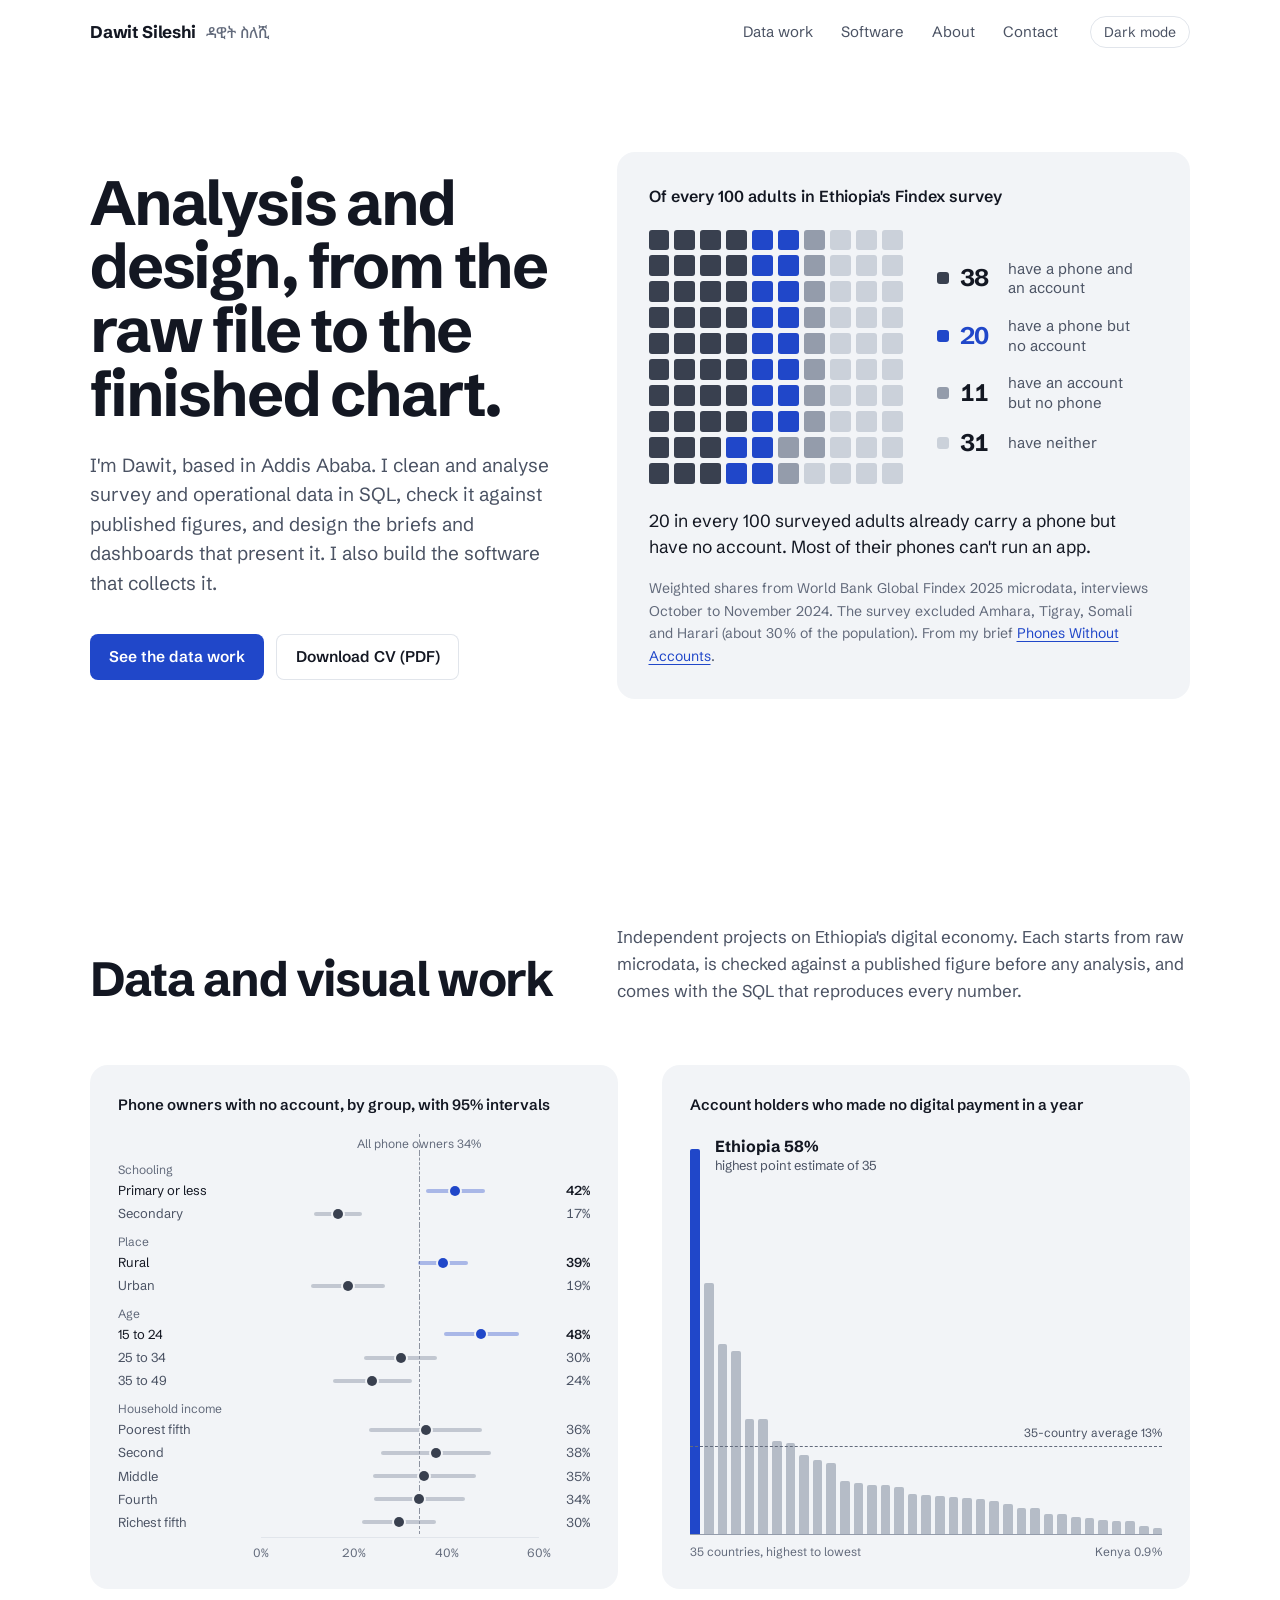
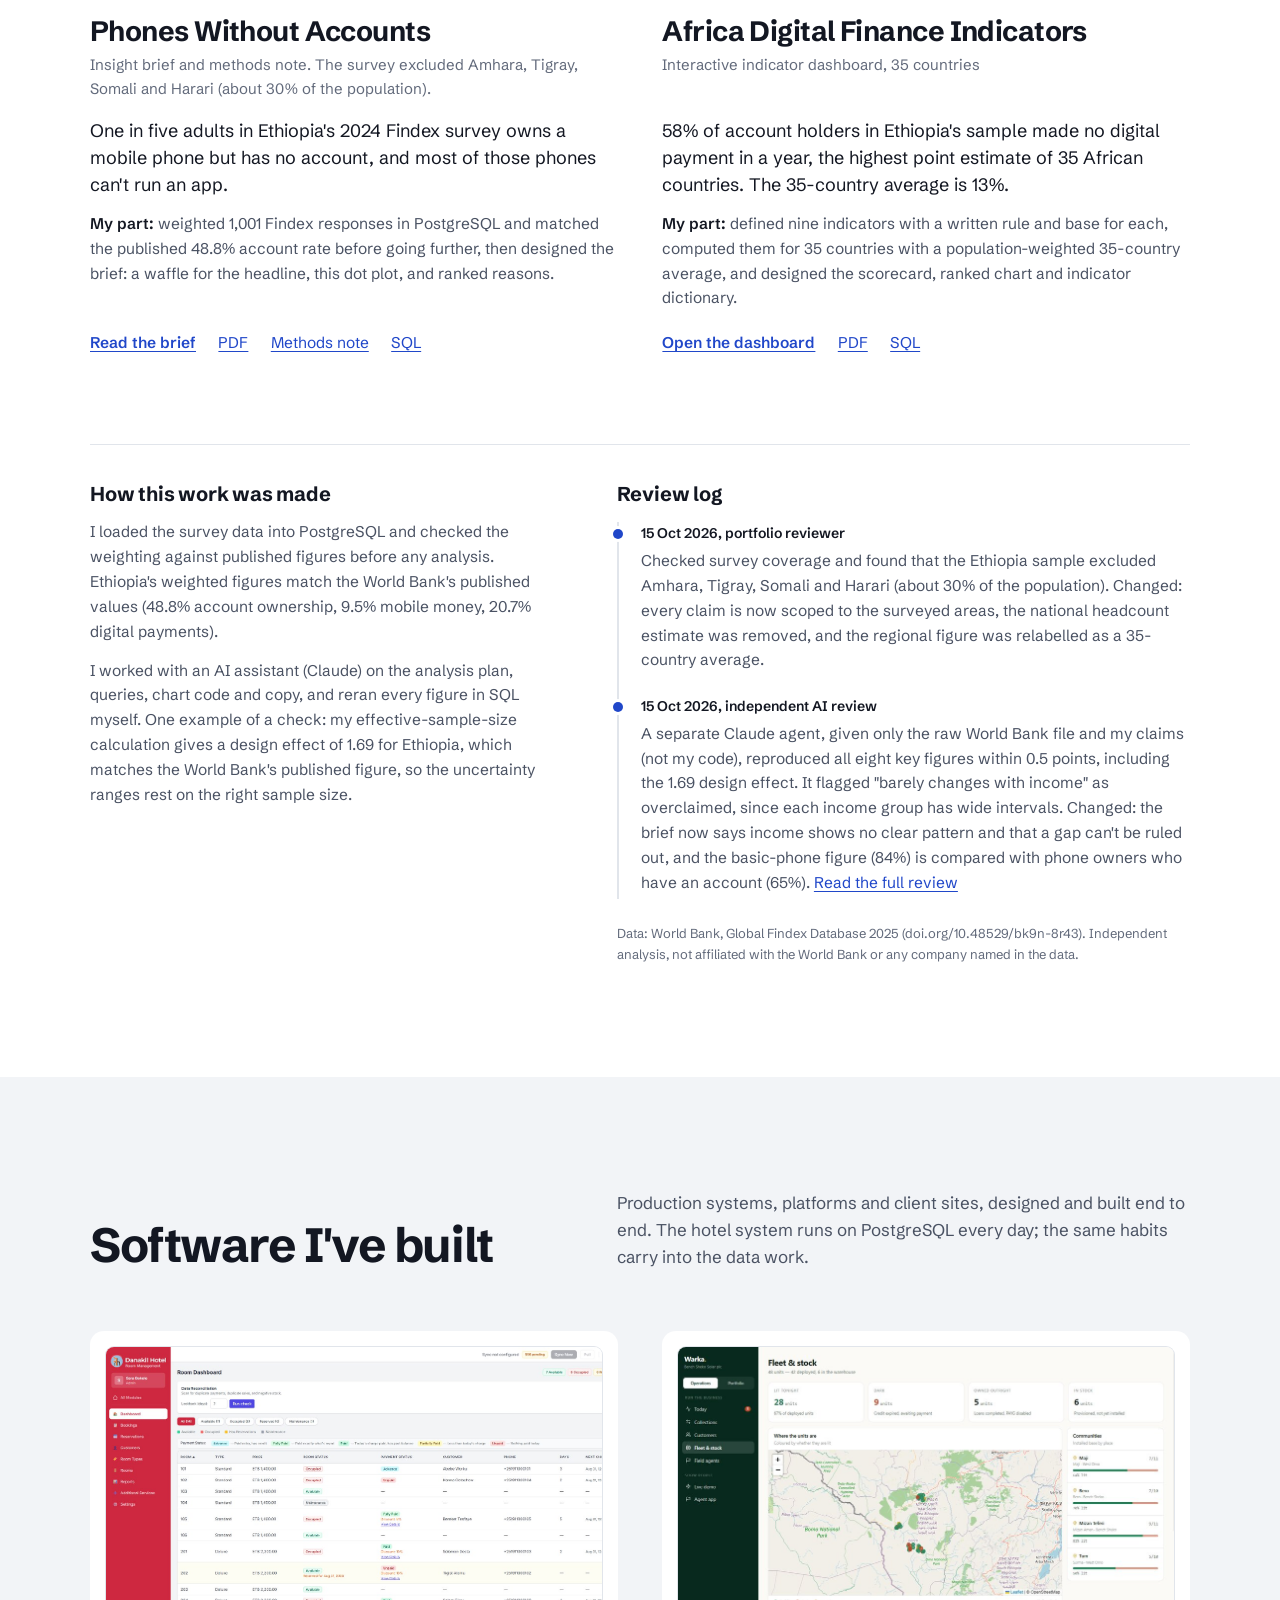
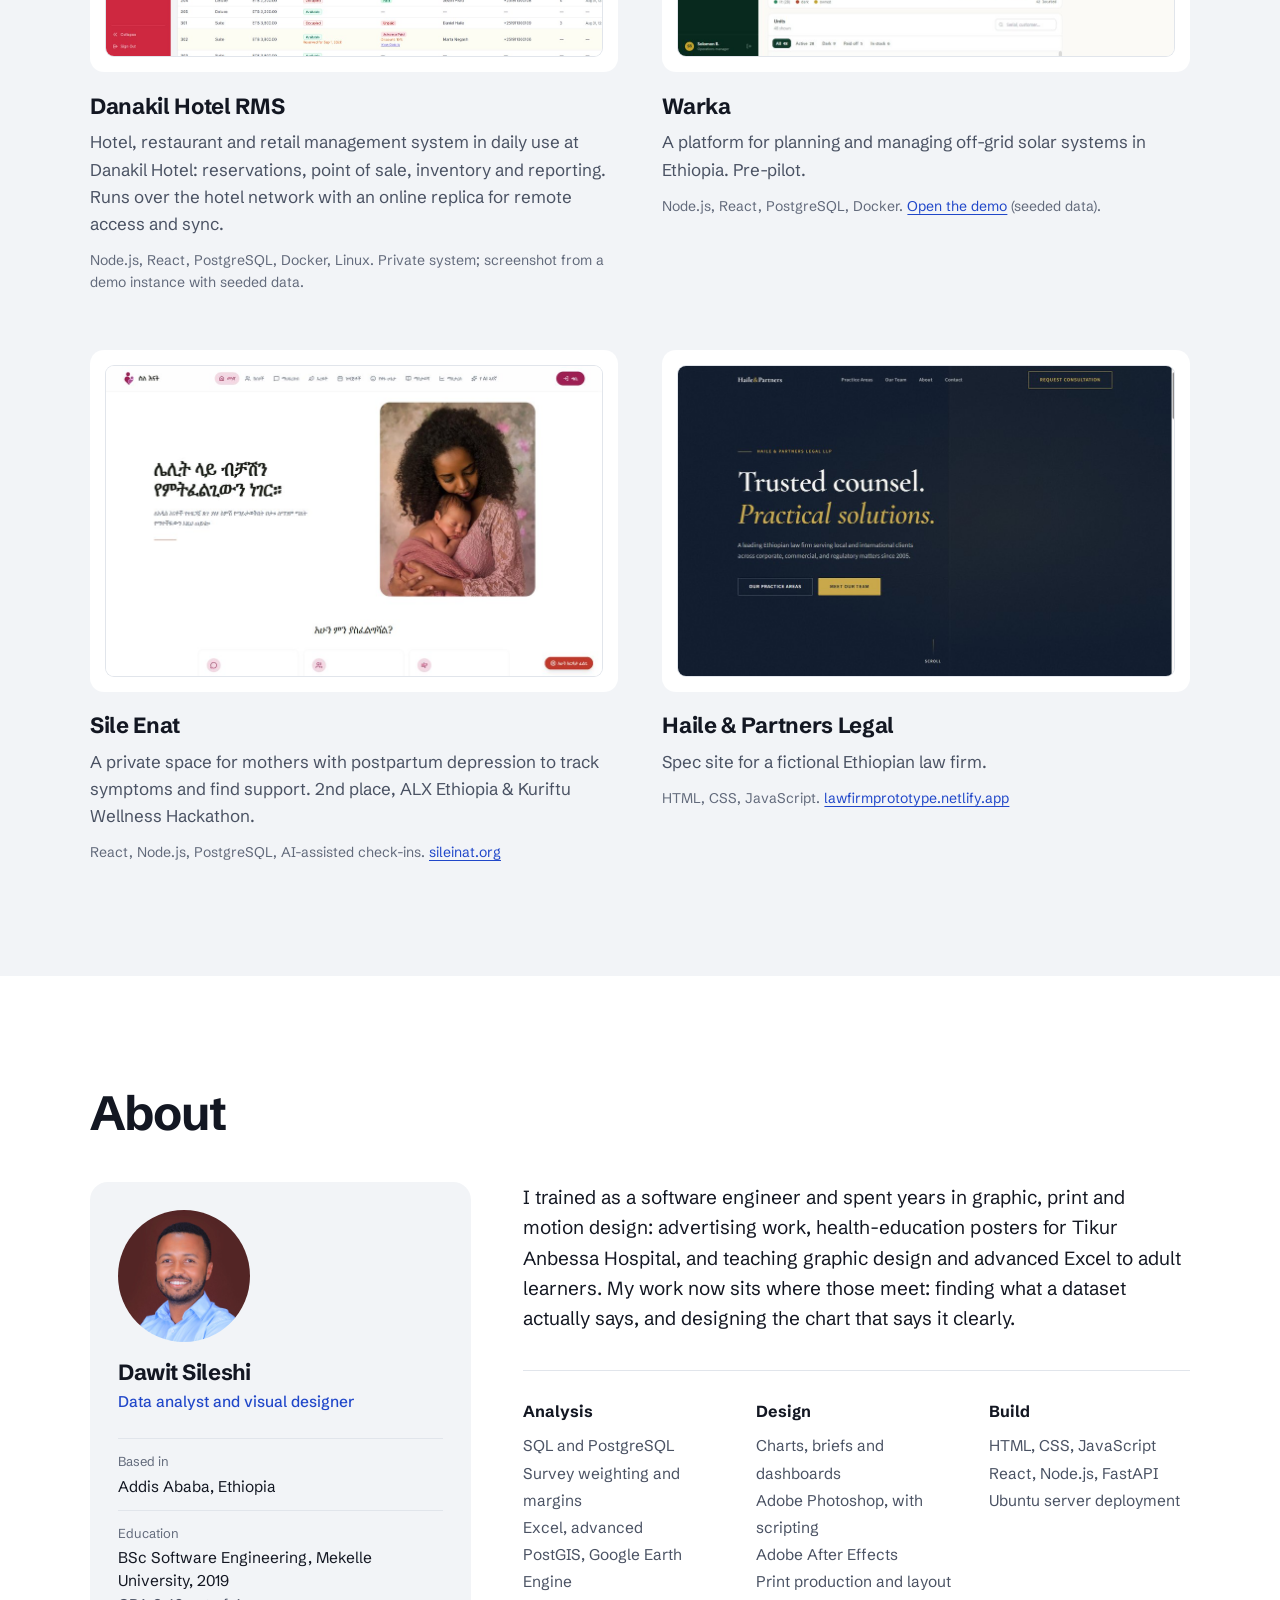
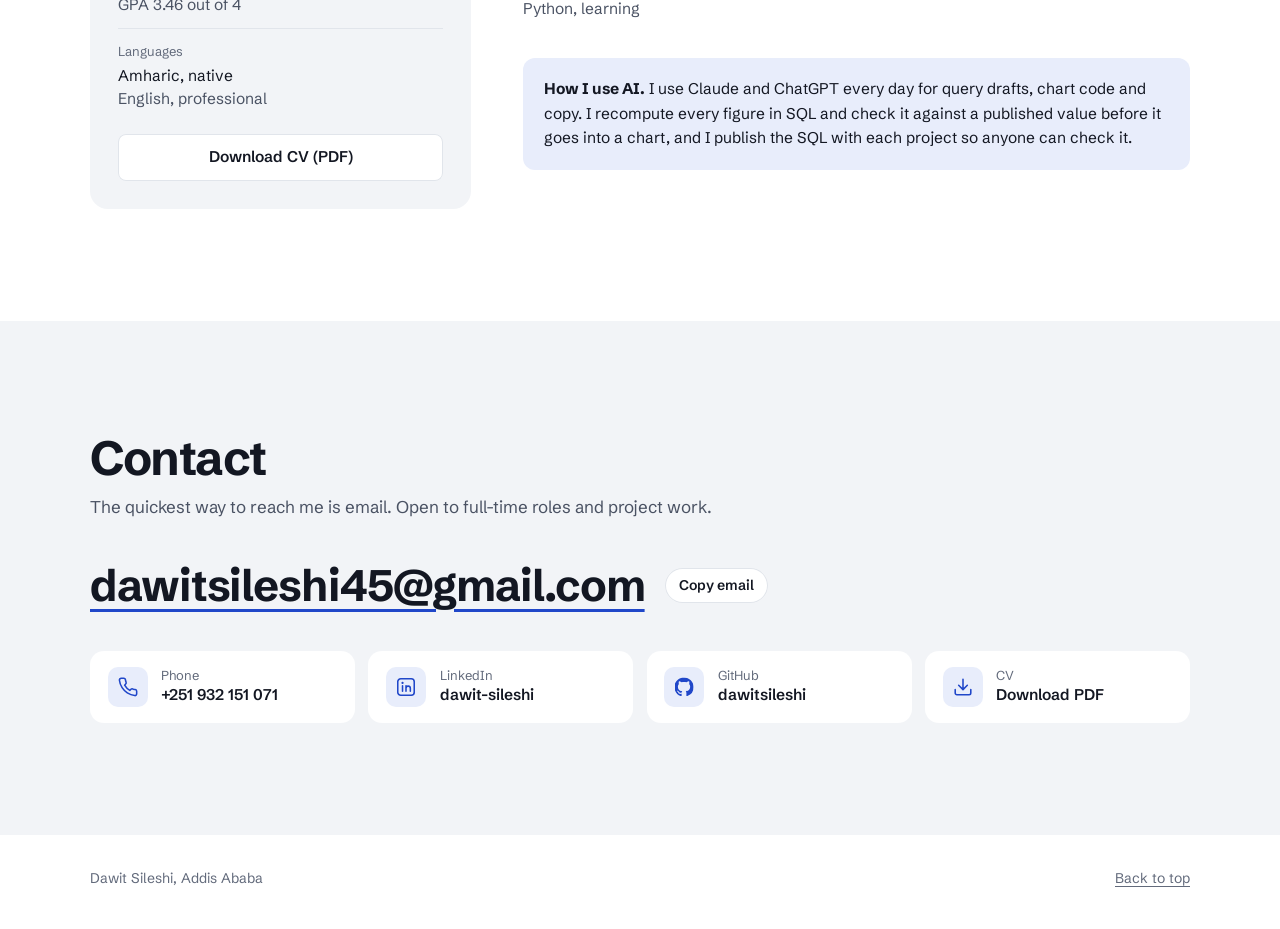
==== commit 034256e3: "Scope Ethiopia claims to Findex's surveyed areas; add review log The 2025 Findex survey excluded Amh" ====
--- a/index.html
+++ b/index.html
@@ -79,9 +79,9 @@
     </div>
 
     <figure class="hero-figure">
-      <p class="figure-title">Of every 100 Ethiopian adults</p>
+      <p class="figure-title">Of every 100 adults in Ethiopia's Findex survey</p>
       <div class="waffle-wrap">
-        <div class="waffle" id="waffle" role="img" aria-label="Of every 100 Ethiopian adults, 38 have a phone and an account, 20 have a phone but no account, 11 have an account but no phone, and 31 have neither."><i data-g="both" style="--k:0"></i><i data-g="both" style="--k:1"></i><i data-g="both" style="--k:2"></i><i data-g="both" style="--k:3"></i><i data-g="both" style="--k:4"></i><i data-g="both" style="--k:5"></i><i data-g="both" style="--k:6"></i><i data-g="both" style="--k:7"></i><i data-g="both" style="--k:8"></i><i data-g="both" style="--k:9"></i><i data-g="both" style="--k:10"></i><i data-g="both" style="--k:11"></i><i data-g="both" style="--k:12"></i><i data-g="both" style="--k:13"></i><i data-g="both" style="--k:14"></i><i data-g="both" style="--k:15"></i><i data-g="both" style="--k:16"></i><i data-g="both" style="--k:17"></i><i data-g="both" style="--k:18"></i><i data-g="both" style="--k:19"></i><i data-g="both" style="--k:20"></i><i data-g="both" style="--k:21"></i><i data-g="both" style="--k:22"></i><i data-g="both" style="--k:23"></i><i data-g="both" style="--k:24"></i><i data-g="both" style="--k:25"></i><i data-g="both" style="--k:26"></i><i data-g="both" style="--k:27"></i><i data-g="both" style="--k:28"></i><i data-g="both" style="--k:29"></i><i data-g="both" style="--k:30"></i><i data-g="both" style="--k:31"></i><i data-g="both" style="--k:32"></i><i data-g="both" style="--k:33"></i><i data-g="both" style="--k:34"></i><i data-g="both" style="--k:35"></i><i data-g="both" style="--k:36"></i><i data-g="both" style="--k:37"></i><i data-g="hi" style="--k:38"></i><i data-g="hi" style="--k:39"></i><i data-g="hi" style="--k:40"></i><i data-g="hi" style="--k:41"></i><i data-g="hi" style="--k:42"></i><i data-g="hi" style="--k:43"></i><i data-g="hi" style="--k:44"></i><i data-g="hi" style="--k:45"></i><i data-g="hi" style="--k:46"></i><i data-g="hi" style="--k:47"></i><i data-g="hi" style="--k:48"></i><i data-g="hi" style="--k:49"></i><i data-g="hi" style="--k:50"></i><i data-g="hi" style="--k:51"></i><i data-g="hi" style="--k:52"></i><i data-g="hi" style="--k:53"></i><i data-g="hi" style="--k:54"></i><i data-g="hi" style="--k:55"></i><i data-g="hi" style="--k:56"></i><i data-g="hi" style="--k:57"></i><i data-g="acct" style="--k:58"></i><i data-g="acct" style="--k:59"></i><i data-g="acct" style="--k:60"></i><i data-g="acct" style="--k:61"></i><i data-g="acct" style="--k:62"></i><i data-g="acct" style="--k:63"></i><i data-g="acct" style="--k:64"></i><i data-g="acct" style="--k:65"></i><i data-g="acct" style="--k:66"></i><i data-g="acct" style="--k:67"></i><i data-g="acct" style="--k:68"></i><i data-g="none" style="--k:69"></i><i data-g="none" style="--k:70"></i><i data-g="none" style="--k:71"></i><i data-g="none" style="--k:72"></i><i data-g="none" style="--k:73"></i><i data-g="none" style="--k:74"></i><i data-g="none" style="--k:75"></i><i data-g="none" style="--k:76"></i><i data-g="none" style="--k:77"></i><i data-g="none" style="--k:78"></i><i data-g="none" style="--k:79"></i><i data-g="none" style="--k:80"></i><i data-g="none" style="--k:81"></i><i data-g="none" style="--k:82"></i><i data-g="none" style="--k:83"></i><i data-g="none" style="--k:84"></i><i data-g="none" style="--k:85"></i><i data-g="none" style="--k:86"></i><i data-g="none" style="--k:87"></i><i data-g="none" style="--k:88"></i><i data-g="none" style="--k:89"></i><i data-g="none" style="--k:90"></i><i data-g="none" style="--k:91"></i><i data-g="none" style="--k:92"></i><i data-g="none" style="--k:93"></i><i data-g="none" style="--k:94"></i><i data-g="none" style="--k:95"></i><i data-g="none" style="--k:96"></i><i data-g="none" style="--k:97"></i><i data-g="none" style="--k:98"></i><i data-g="none" style="--k:99"></i></div>
+        <div class="waffle" id="waffle" role="img" aria-label="Of every 100 adults in Ethiopia's Findex survey, 38 have a phone and an account, 20 have a phone but no account, 11 have an account but no phone, and 31 have neither."><i data-g="both" style="--k:0"></i><i data-g="both" style="--k:1"></i><i data-g="both" style="--k:2"></i><i data-g="both" style="--k:3"></i><i data-g="both" style="--k:4"></i><i data-g="both" style="--k:5"></i><i data-g="both" style="--k:6"></i><i data-g="both" style="--k:7"></i><i data-g="both" style="--k:8"></i><i data-g="both" style="--k:9"></i><i data-g="both" style="--k:10"></i><i data-g="both" style="--k:11"></i><i data-g="both" style="--k:12"></i><i data-g="both" style="--k:13"></i><i data-g="both" style="--k:14"></i><i data-g="both" style="--k:15"></i><i data-g="both" style="--k:16"></i><i data-g="both" style="--k:17"></i><i data-g="both" style="--k:18"></i><i data-g="both" style="--k:19"></i><i data-g="both" style="--k:20"></i><i data-g="both" style="--k:21"></i><i data-g="both" style="--k:22"></i><i data-g="both" style="--k:23"></i><i data-g="both" style="--k:24"></i><i data-g="both" style="--k:25"></i><i data-g="both" style="--k:26"></i><i data-g="both" style="--k:27"></i><i data-g="both" style="--k:28"></i><i data-g="both" style="--k:29"></i><i data-g="both" style="--k:30"></i><i data-g="both" style="--k:31"></i><i data-g="both" style="--k:32"></i><i data-g="both" style="--k:33"></i><i data-g="both" style="--k:34"></i><i data-g="both" style="--k:35"></i><i data-g="both" style="--k:36"></i><i data-g="both" style="--k:37"></i><i data-g="hi" style="--k:38"></i><i data-g="hi" style="--k:39"></i><i data-g="hi" style="--k:40"></i><i data-g="hi" style="--k:41"></i><i data-g="hi" style="--k:42"></i><i data-g="hi" style="--k:43"></i><i data-g="hi" style="--k:44"></i><i data-g="hi" style="--k:45"></i><i data-g="hi" style="--k:46"></i><i data-g="hi" style="--k:47"></i><i data-g="hi" style="--k:48"></i><i data-g="hi" style="--k:49"></i><i data-g="hi" style="--k:50"></i><i data-g="hi" style="--k:51"></i><i data-g="hi" style="--k:52"></i><i data-g="hi" style="--k:53"></i><i data-g="hi" style="--k:54"></i><i data-g="hi" style="--k:55"></i><i data-g="hi" style="--k:56"></i><i data-g="hi" style="--k:57"></i><i data-g="acct" style="--k:58"></i><i data-g="acct" style="--k:59"></i><i data-g="acct" style="--k:60"></i><i data-g="acct" style="--k:61"></i><i data-g="acct" style="--k:62"></i><i data-g="acct" style="--k:63"></i><i data-g="acct" style="--k:64"></i><i data-g="acct" style="--k:65"></i><i data-g="acct" style="--k:66"></i><i data-g="acct" style="--k:67"></i><i data-g="acct" style="--k:68"></i><i data-g="none" style="--k:69"></i><i data-g="none" style="--k:70"></i><i data-g="none" style="--k:71"></i><i data-g="none" style="--k:72"></i><i data-g="none" style="--k:73"></i><i data-g="none" style="--k:74"></i><i data-g="none" style="--k:75"></i><i data-g="none" style="--k:76"></i><i data-g="none" style="--k:77"></i><i data-g="none" style="--k:78"></i><i data-g="none" style="--k:79"></i><i data-g="none" style="--k:80"></i><i data-g="none" style="--k:81"></i><i data-g="none" style="--k:82"></i><i data-g="none" style="--k:83"></i><i data-g="none" style="--k:84"></i><i data-g="none" style="--k:85"></i><i data-g="none" style="--k:86"></i><i data-g="none" style="--k:87"></i><i data-g="none" style="--k:88"></i><i data-g="none" style="--k:89"></i><i data-g="none" style="--k:90"></i><i data-g="none" style="--k:91"></i><i data-g="none" style="--k:92"></i><i data-g="none" style="--k:93"></i><i data-g="none" style="--k:94"></i><i data-g="none" style="--k:95"></i><i data-g="none" style="--k:96"></i><i data-g="none" style="--k:97"></i><i data-g="none" style="--k:98"></i><i data-g="none" style="--k:99"></i></div>
         <ul class="legend" aria-label="Show a group">
           <li><button type="button" data-g="both"><span class="sw"></span><span class="n">38</span><span class="l">have a phone and an account</span></button></li>
           <li><button type="button" data-g="hi"><span class="sw"></span><span class="n">20</span><span class="l">have a phone but no account</span></button></li>
@@ -89,8 +89,8 @@
           <li><button type="button" data-g="none"><span class="sw"></span><span class="n">31</span><span class="l">have neither</span></button></li>
         </ul>
       </div>
-      <p class="hero-read" id="waffle-read" aria-live="polite">20 in every 100 adults, about 15 million people, already carry a phone but have no account. Most of their phones can't run an app.</p>
-      <figcaption class="hero-source">Weighted shares from World Bank Global Findex 2025 microdata. From my brief <a href="data/phones-without-accounts/">Phones Without Accounts</a>.</figcaption>
+      <p class="hero-read" id="waffle-read" aria-live="polite">20 in every 100 surveyed adults already carry a phone but have no account. Most of their phones can't run an app.</p>
+      <figcaption class="hero-source">Weighted shares from World Bank Global Findex 2025 microdata, interviews October to November 2024. The survey excluded Amhara, Tigray, Somali and Harari (about 30% of the population). From my brief <a href="data/phones-without-accounts/">Phones Without Accounts</a>.</figcaption>
     </figure>
   </section>
 
@@ -129,8 +129,8 @@
             </div>
           </a>
           <h3><a href="data/phones-without-accounts/">Phones Without Accounts</a></h3>
-          <p class="study-kind">Insight brief and methods note, Ethiopia</p>
-          <p class="study-finding">One in five Ethiopian adults owns a phone but has no account. The gap follows schooling, place and age far more than income.</p>
+          <p class="study-kind">Insight brief and methods note. The survey excluded Amhara, Tigray, Somali and Harari (about 30% of the population).</p>
+          <p class="study-finding">One in five adults in Ethiopia's 2024 Findex survey owns a mobile phone but has no account, and most of those phones can't run an app.</p>
           <p class="study-part"><strong>My part:</strong> weighted 1,001 Findex responses in PostgreSQL and matched the published 48.8% account rate before going further, then designed the brief: a waffle for the headline, this dot plot, and ranked reasons.</p>
           <p class="study-links">
             <a href="data/phones-without-accounts/">Read the brief</a>
@@ -146,15 +146,15 @@
             <div class="cols" style="--ref:21.83%">
             <div class="cols-bars"><span class="is-hi" style="height:96.17%;--k:0" title="Ethiopia: 57.7%"></span><span style="height:62.83%;--k:1" title="Comoros: 37.7%"></span><span style="height:47.50%;--k:2" title="Mauritius: 28.5%"></span><span style="height:45.67%;--k:3" title="Gambia: 27.4%"></span><span style="height:28.83%;--k:4" title="Niger: 17.3%"></span><span style="height:28.67%;--k:5" title="South Africa: 17.2%"></span><span style="height:23.17%;--k:6" title="Nigeria: 13.9%"></span><span style="height:22.83%;--k:7" title="Chad: 13.7%"></span><span style="height:19.83%;--k:8" title="Guinea: 11.9%"></span><span style="height:18.50%;--k:9" title="Madagascar: 11.1%"></span><span style="height:17.83%;--k:10" title="Mauritania: 10.7%"></span><span style="height:13.17%;--k:11" title="Benin: 7.9%"></span><span style="height:12.67%;--k:12" title="Togo: 7.6%"></span><span style="height:12.17%;--k:13" title="Botswana: 7.3%"></span><span style="height:12.17%;--k:14" title="Namibia: 7.3%"></span><span style="height:11.83%;--k:15" title="Mozambique: 7.1%"></span><span style="height:10.00%;--k:16" title="Eswatini: 6.0%"></span><span style="height:9.67%;--k:17" title="Burkina Faso: 5.8%"></span><span style="height:9.50%;--k:18" title="Zimbabwe: 5.7%"></span><span style="height:9.17%;--k:19" title="Congo, Dem. Rep.: 5.5%"></span><span style="height:9.00%;--k:20" title="Mali: 5.4%"></span><span style="height:8.67%;--k:21" title="Lesotho: 5.2%"></span><span style="height:8.17%;--k:22" title="Sierra Leone: 4.9%"></span><span style="height:7.50%;--k:23" title="Tanzania: 4.5%"></span><span style="height:6.50%;--k:24" title="Senegal: 3.9%"></span><span style="height:6.50%;--k:25" title="Liberia: 3.9%"></span><span style="height:5.00%;--k:26" title="Uganda: 3.0%"></span><span style="height:5.00%;--k:27" title="Malawi: 3.0%"></span><span style="height:4.17%;--k:28" title="Congo, Rep.: 2.5%"></span><span style="height:4.00%;--k:29" title="Gabon: 2.4%"></span><span style="height:3.50%;--k:30" title="Zambia: 2.1%"></span><span style="height:3.33%;--k:31" title="Cameroon: 2.0%"></span><span style="height:3.17%;--k:32" title="C&ocirc;te d'Ivoire: 1.9%"></span><span style="height:1.83%;--k:33" title="Ghana: 1.1%"></span><span style="height:1.50%;--k:34" title="Kenya: 0.9%"></span></div>
             <span class="cols-ref" aria-hidden="true"></span>
-            <span class="cols-ref-label">Region 13%</span>
-            <span class="cols-hi-label"><b>Ethiopia 58%</b>highest of 35</span>
+            <span class="cols-ref-label">35-country average 13%</span>
+            <span class="cols-hi-label"><b>Ethiopia 58%</b>highest point estimate of 35</span>
             </div>
             <div class="cols-foot"><span>35 countries, highest to lowest</span><span>Kenya 0.9%</span></div>
           </a>
           <h3><a href="data/africa-indicators/">Africa Digital Finance Indicators</a></h3>
           <p class="study-kind">Interactive indicator dashboard, 35 countries</p>
-          <p class="study-finding">Ethiopians open accounts but rarely use them digitally: 58% of account holders made no digital payment in a year, against 13% for the region.</p>
-          <p class="study-part"><strong>My part:</strong> defined nine indicators with a written rule and base for each, computed them for 35 countries with a population-weighted regional figure, and designed the scorecard, ranked chart and indicator dictionary.</p>
+          <p class="study-finding">58% of account holders in Ethiopia's sample made no digital payment in a year, the highest point estimate of 35 African countries. The 35-country average is 13%.</p>
+          <p class="study-part"><strong>My part:</strong> defined nine indicators with a written rule and base for each, computed them for 35 countries with a population-weighted 35-country average, and designed the scorecard, ranked chart and indicator dictionary.</p>
           <p class="study-links">
             <a href="data/africa-indicators/">Open the dashboard</a>
             <a href="data/africa-indicators/dashboard.pdf">PDF</a>
@@ -162,6 +162,34 @@
           </p>
         </article>
 
+      </div>
+
+      <div class="checks">
+        <div class="checks-how">
+          <h3>How this work was made</h3>
+          <p>I loaded the survey data into PostgreSQL and checked the weighting against published figures before any analysis. Ethiopia's weighted figures match the World Bank's published values (48.8% account ownership, 9.5% mobile money, 20.7% digital payments).</p>
+          <p>I worked with an AI assistant (Claude) on the analysis plan, queries, chart code and copy, and reran every figure in SQL myself. One example of a check: my effective-sample-size calculation gives a design effect of 1.69 for Ethiopia, which matches the World Bank's published figure, so the uncertainty ranges rest on the right sample size.</p>
+        </div>
+        <div class="checks-log">
+          <h3>Review log</h3>
+          <ol class="log">
+            <li>
+              <p class="log-meta"><time datetime="2026-10-15">15 Oct 2026</time>, portfolio reviewer</p>
+              <p>Checked survey coverage and found that the Ethiopia sample excluded Amhara, Tigray, Somali and Harari (about 30% of the population). Changed: every claim is now scoped to the surveyed areas, the national headcount estimate was removed, and the regional figure was relabelled as a 35-country average.</p>
+            </li>
+            <li>
+              <p class="log-meta"><time datetime="2026-10-15">15 Oct 2026</time>, independent AI review</p>
+              <p>A separate Claude agent, given only the raw World Bank file and my claims (not my code), reproduced all eight key figures within 0.5 points, including the 1.69 design effect. It flagged "barely changes with income" as overclaimed, since each income group has wide intervals. Changed: the brief now says income shows no clear pattern and that a gap can't be ruled out, and the basic-phone figure (84%) is compared with phone owners who have an account (65%). <a href="data/phones-without-accounts/review.pdf">Read the full review</a></p>
+            </li>
+            <!-- Add an entry here for each further check, only after it has happened:
+            <li>
+              <p class="log-meta"><time datetime="YYYY-MM-DD">DATE</time>, ROLE</p>
+              <p>What they checked. What they found. What changed.</p>
+            </li>
+            -->
+          </ol>
+          <p class="checks-source">Data: World Bank, Global Findex Database 2025 (doi.org/10.48529/bk9n-8r43). Independent analysis, not affiliated with the World Bank or any company named in the data.</p>
+        </div>
       </div>
     </div>
   </section>
@@ -355,7 +383,7 @@
 
   var text = {
     both: "38 in every 100 adults have both a phone and an account.",
-    hi:   "20 in every 100 adults, about 15 million people, already carry a phone but have no account. Most of their phones can't run an app.",
+    hi:   "20 in every 100 surveyed adults already carry a phone but have no account. Most of their phones can't run an app.",
     acct: "11 in every 100 adults have an account but no phone of their own.",
     none: "31 in every 100 adults have neither. For them the barrier starts with the device."
   };
--- a/styles.css
+++ b/styles.css
@@ -631,6 +631,80 @@
   color: var(--ink-3);
 }
 
+/* ---------- how the data work was made + review log ----------
+   Closes the data section. Same five/six split as the section heads, so the
+   method sits under the heading and the log under the lede. */
+
+.checks {
+  display: grid;
+  gap: 2.5rem;
+  margin-top: clamp(4rem, 8vw, 5.5rem);
+  padding-top: 2.25rem;
+  border-top: 1px solid var(--rule);
+}
+
+.checks h3 {
+  font-size: 1.25rem;
+  line-height: 1.25;
+  letter-spacing: -0.01em;
+}
+
+.checks-how p {
+  margin: 0.9rem 0 0;
+  max-width: 34em;
+  font-size: 0.9688rem;
+  color: var(--ink-2);
+}
+
+.log {
+  list-style: none;
+  margin: 1rem 0 0;
+  padding: 0;
+}
+
+.log li {
+  position: relative;
+  padding: 0 0 1.35rem 1.4rem;
+  border-left: 2px solid var(--rule);
+}
+.log li:last-of-type { padding-bottom: 0.25rem; }
+.log li::before {
+  content: "";
+  position: absolute;
+  left: -6px;
+  top: 0.45rem;
+  width: 10px;
+  height: 10px;
+  border-radius: 50%;
+  background: var(--accent);
+  box-shadow: 0 0 0 3px var(--paper);
+}
+
+.log p {
+  margin: 0;
+  font-size: 0.9688rem;
+  color: var(--ink-2);
+}
+.log .log-meta {
+  margin-bottom: 0.3rem;
+  font-size: 0.875rem;
+  font-weight: 600;
+  color: var(--ink);
+}
+
+.checks-source {
+  margin: 1.5rem 0 0;
+  font-size: 0.8125rem;
+  color: var(--ink-3);
+}
+
+@media (min-width: 64em) {
+  .checks {
+    grid-template-columns: minmax(0, 5fr) minmax(0, 6.2fr);
+    column-gap: var(--split-gap);
+  }
+}
+
 /* ---------- software ---------- */
 
 .builds {
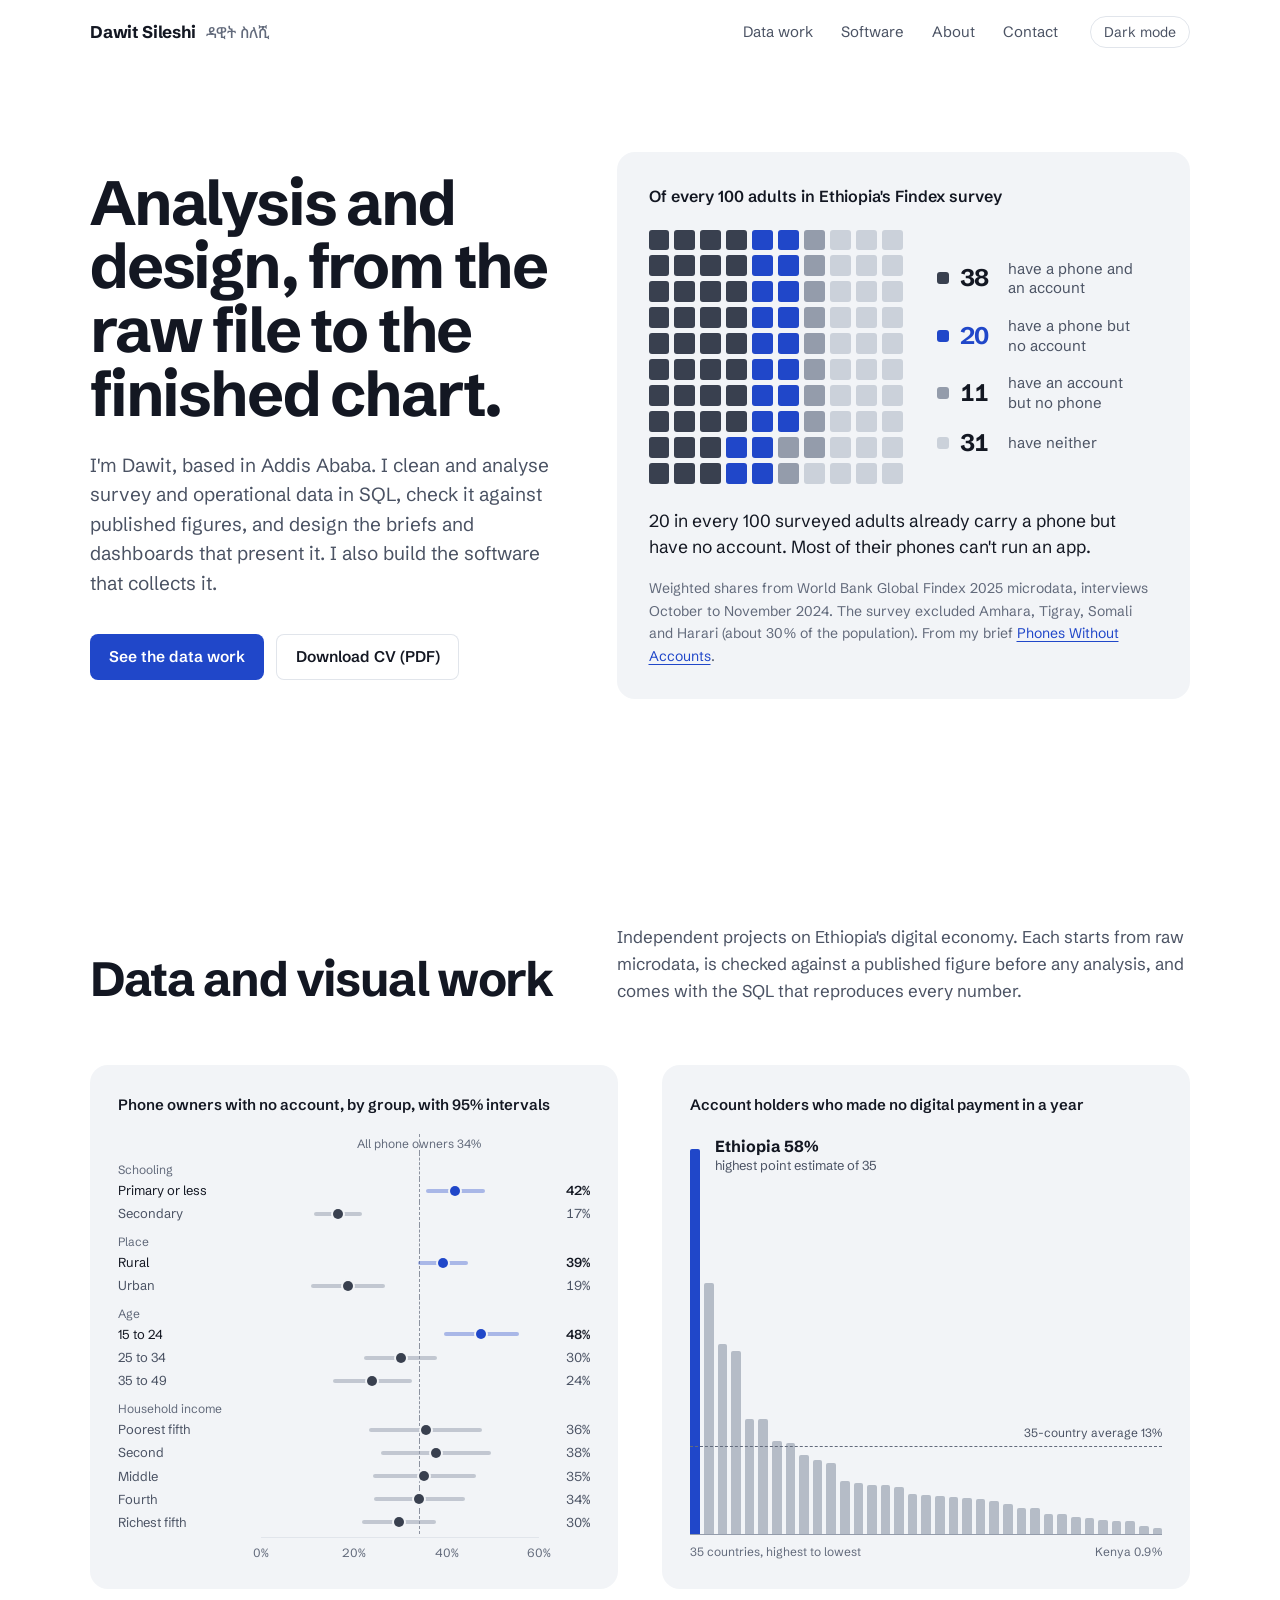
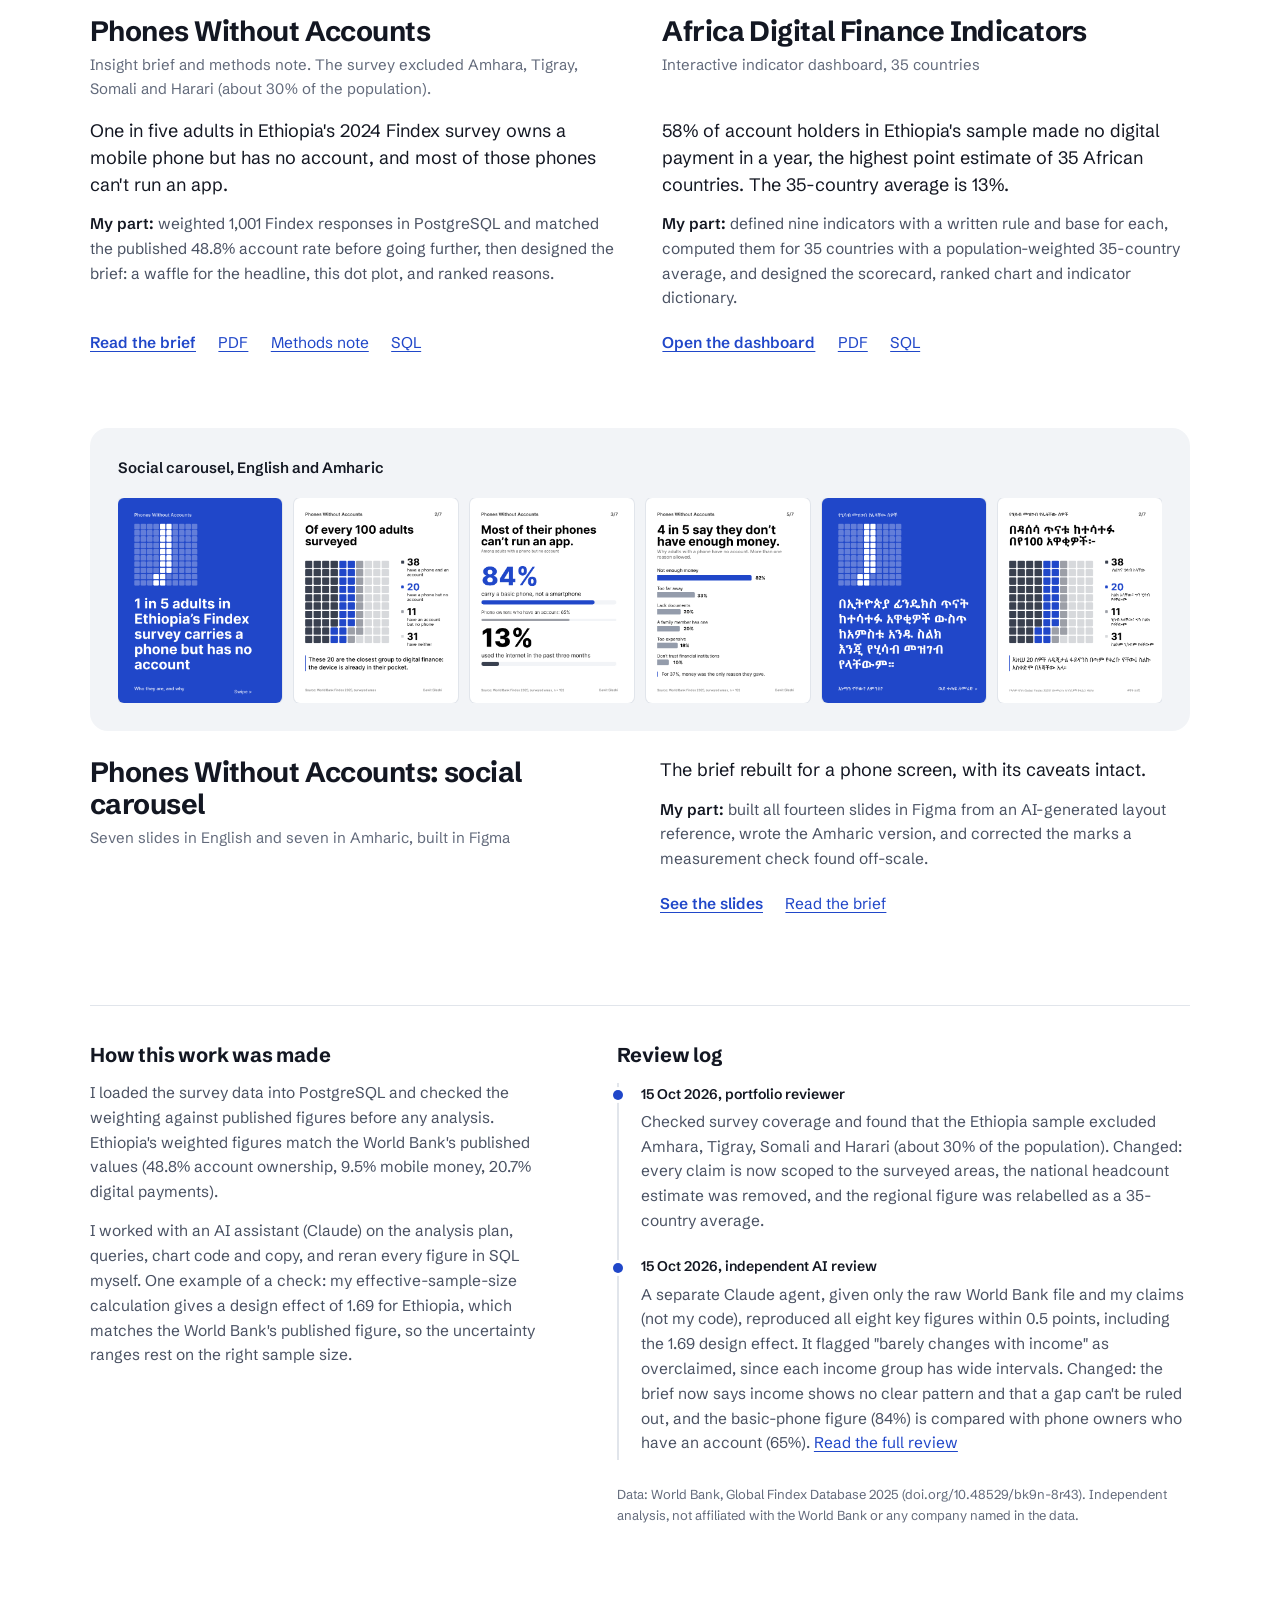
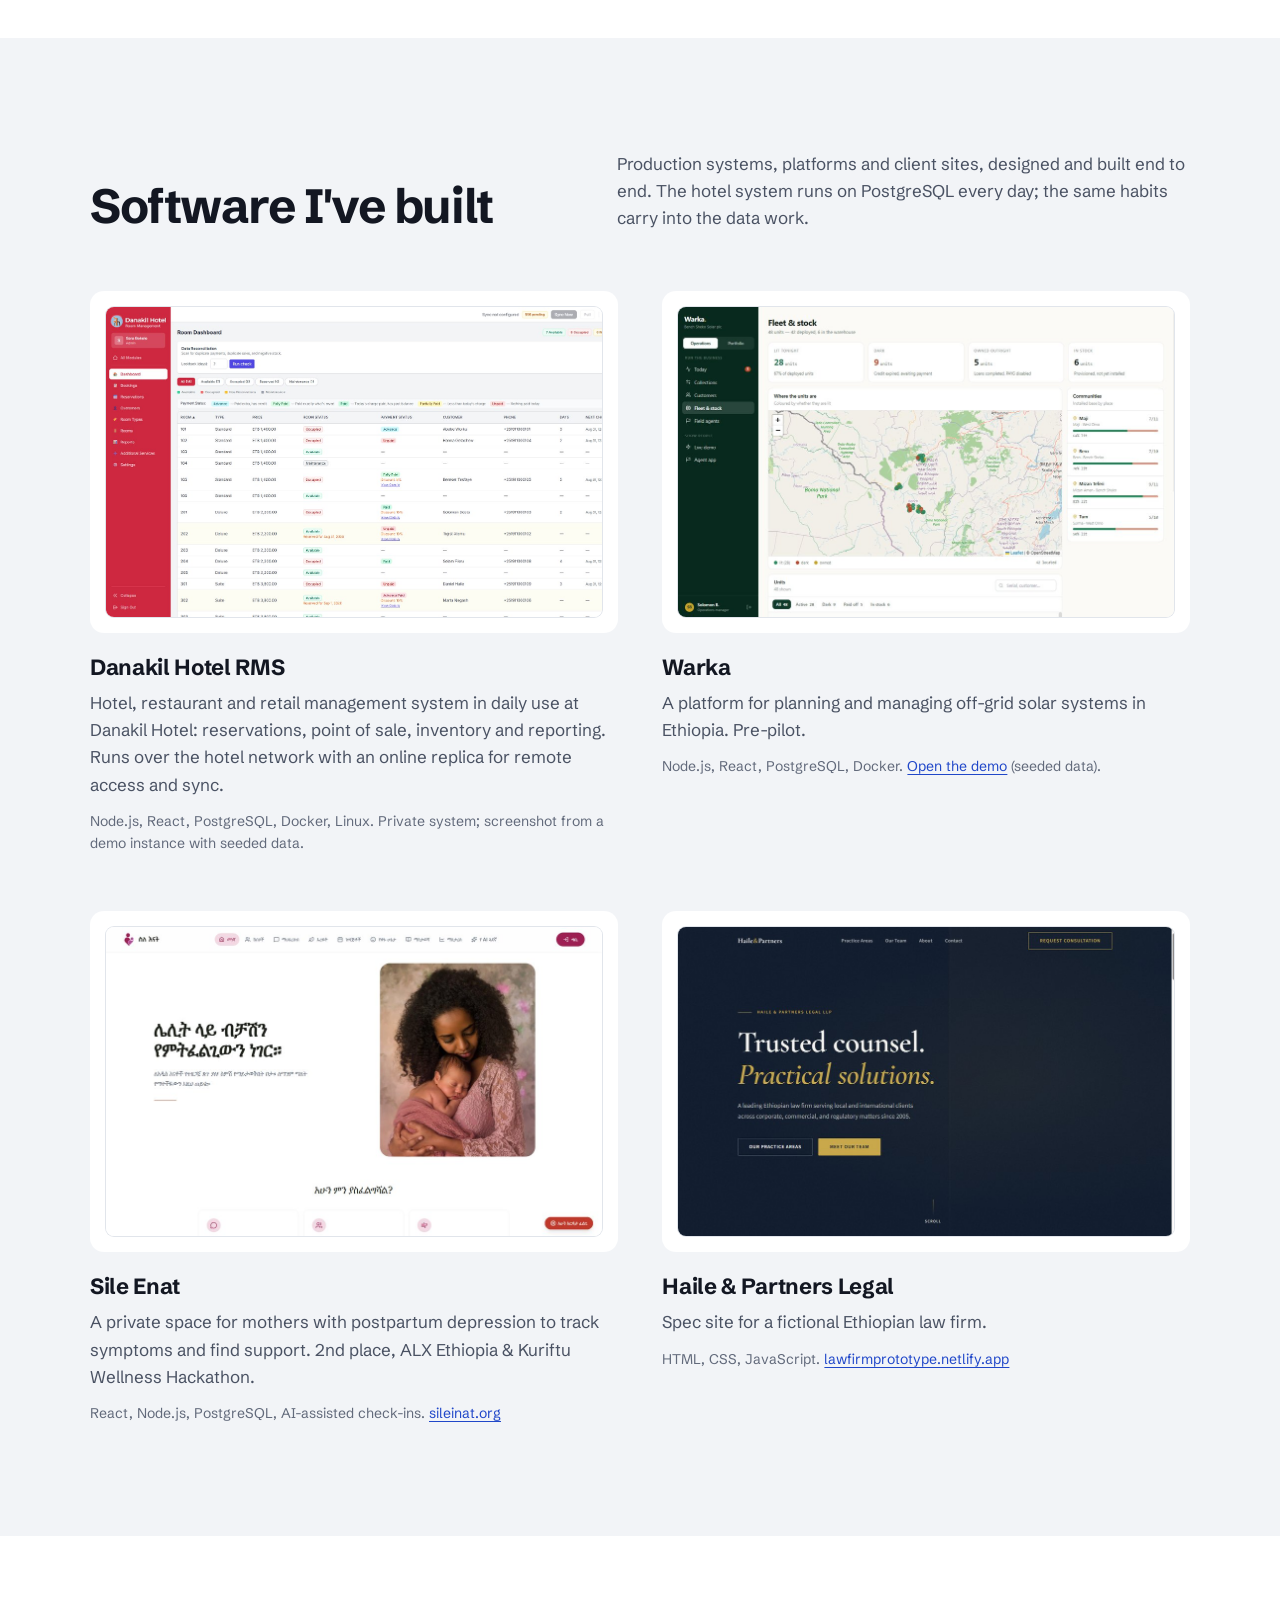
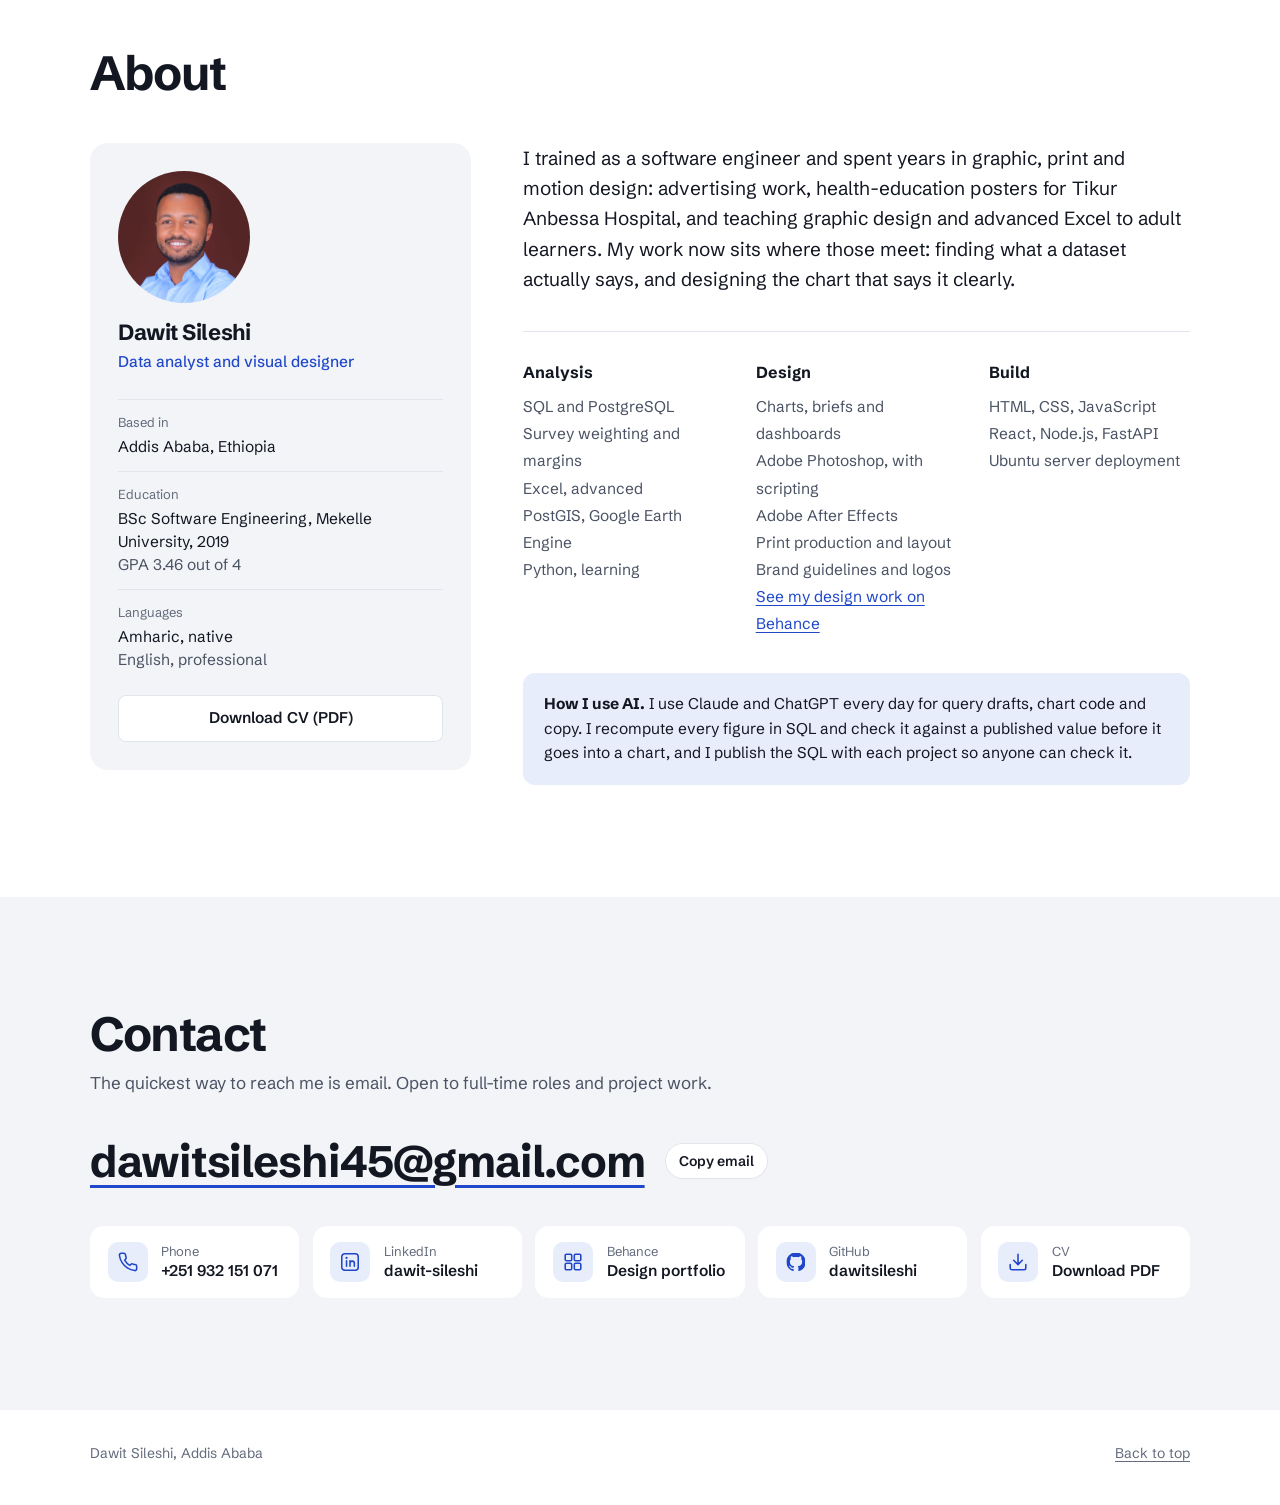
==== commit 1b369d9b: "Add the Phones Without Accounts social carousel and a Behance link A seven-slide carousel in English" ====
--- a/index.html
+++ b/index.html
@@ -162,6 +162,34 @@
           </p>
         </article>
 
+        <article class="study study-wide">
+          <a class="study-chart strip" href="data/phones-carousel/" aria-label="Open the social carousel">
+            <span class="chart-title">Social carousel, English and Amharic</span>
+            <span class="strip-row">
+              <img src="data/phones-carousel/slides/en-1.png" width="1080" height="1350" loading="lazy" alt="">
+              <img src="data/phones-carousel/slides/en-2.png" width="1080" height="1350" loading="lazy" alt="">
+              <img src="data/phones-carousel/slides/en-3.png" width="1080" height="1350" loading="lazy" alt="">
+              <img src="data/phones-carousel/slides/en-5.png" width="1080" height="1350" loading="lazy" alt="">
+              <img src="data/phones-carousel/slides/am-1.png" width="1080" height="1350" loading="lazy" alt="">
+              <img src="data/phones-carousel/slides/am-2.png" width="1080" height="1350" loading="lazy" alt="">
+            </span>
+          </a>
+          <div class="wide-text">
+            <div>
+              <h3><a href="data/phones-carousel/">Phones Without Accounts: social carousel</a></h3>
+              <p class="study-kind">Seven slides in English and seven in Amharic, built in Figma</p>
+            </div>
+            <div>
+              <p class="study-finding">The brief rebuilt for a phone screen, with its caveats intact.</p>
+              <p class="study-part"><strong>My part:</strong> built all fourteen slides in Figma from an AI-generated layout reference, wrote the Amharic version, and corrected the marks a measurement check found off-scale.</p>
+              <p class="study-links">
+                <a href="data/phones-carousel/">See the slides</a>
+                <a href="data/phones-without-accounts/">Read the brief</a>
+              </p>
+            </div>
+          </div>
+        </article>
+
       </div>
 
       <div class="checks">
@@ -280,6 +308,8 @@
               <li>Adobe Photoshop, with scripting</li>
               <li>Adobe After Effects</li>
               <li>Print production and layout</li>
+              <li>Brand guidelines and logos</li>
+              <li><a href="https://www.behance.net/dawitsileshi45" rel="noopener">See my design work on Behance</a></li>
             </ul>
           </div>
           <div>
@@ -324,6 +354,13 @@
             <svg viewBox="0 0 24 24" aria-hidden="true"><rect x="2.5" y="2.5" width="19" height="19" rx="3.5"/><path d="M8 10.5V17M12 17v-6.5M12 13.5a2.5 2.5 0 0 1 5 0V17"/><circle cx="8" cy="7.3" r=".6" class="dot"/></svg>
             <span class="cc-label">LinkedIn</span>
             <span class="cc-value">dawit-sileshi</span>
+          </a>
+        </li>
+        <li>
+          <a class="contact-card" href="https://www.behance.net/dawitsileshi45" rel="noopener">
+            <svg viewBox="0 0 24 24" aria-hidden="true"><rect x="3" y="3" width="7.5" height="7.5" rx="1.5"/><rect x="13.5" y="3" width="7.5" height="7.5" rx="1.5"/><rect x="3" y="13.5" width="7.5" height="7.5" rx="1.5"/><rect x="13.5" y="13.5" width="7.5" height="7.5" rx="1.5"/></svg>
+            <span class="cc-label">Behance</span>
+            <span class="cc-value">Design portfolio</span>
           </a>
         </li>
         <li>
--- a/styles.css
+++ b/styles.css
@@ -631,6 +631,43 @@
   color: var(--ink-3);
 }
 
+/* ---------- wide study: the social carousel ----------
+   Spans both columns: a strip of real slides, then the text in two columns. */
+
+/* Grid items default to their content width; let the strip scroll instead. */
+.studies > *,
+.study-wide .strip { min-width: 0; }
+.study-wide .strip { gap: 0; }
+.strip-row {
+  display: grid;
+  grid-auto-flow: column;
+  grid-auto-columns: minmax(130px, 1fr);
+  gap: 0.75rem;
+  overflow-x: auto;
+  scrollbar-width: none;
+}
+.strip-row::-webkit-scrollbar { display: none; }
+.strip-row img {
+  width: 100%;
+  height: auto;
+  aspect-ratio: 4 / 5;
+  border-radius: 6px;
+  box-shadow: 0 0 0 1px var(--rule);
+  background: var(--paper);
+}
+.wide-text { display: grid; gap: 0 2.5rem; }
+.wide-text .study-finding { margin-top: 1rem; }
+
+@media (min-width: 52em) {
+  .studies > .study-wide {
+    grid-column: 1 / -1;
+    grid-row: auto;
+    display: block;
+  }
+  .wide-text { grid-template-columns: minmax(0, 1fr) minmax(0, 1fr); }
+  .wide-text .study-finding { margin-top: 1.6rem; }
+}
+
 /* ---------- how the data work was made + review log ----------
    Closes the data section. Same five/six split as the section heads, so the
    method sits under the heading and the log under the lede. */
@@ -914,9 +951,15 @@
   grid-template-columns: 1fr;
   gap: 0.85rem;
 }
-/* 1, 2 or 4 across, never an orphan on its own row */
-@media (min-width: 30em) { .contact-cards { grid-template-columns: repeat(2, 1fr); } }
-@media (min-width: 64em) { .contact-cards { grid-template-columns: repeat(4, 1fr); } }
+/* 1, 2 or 5 across; on two columns an odd last card spans the row */
+@media (min-width: 30em) {
+  .contact-cards { grid-template-columns: repeat(2, 1fr); }
+  .contact-cards li:last-child:nth-child(odd) { grid-column: 1 / -1; }
+}
+@media (min-width: 64em) {
+  .contact-cards { grid-template-columns: repeat(5, 1fr); }
+  .contact-cards li:last-child:nth-child(odd) { grid-column: auto; }
+}
 
 .contact-card {
   display: grid;
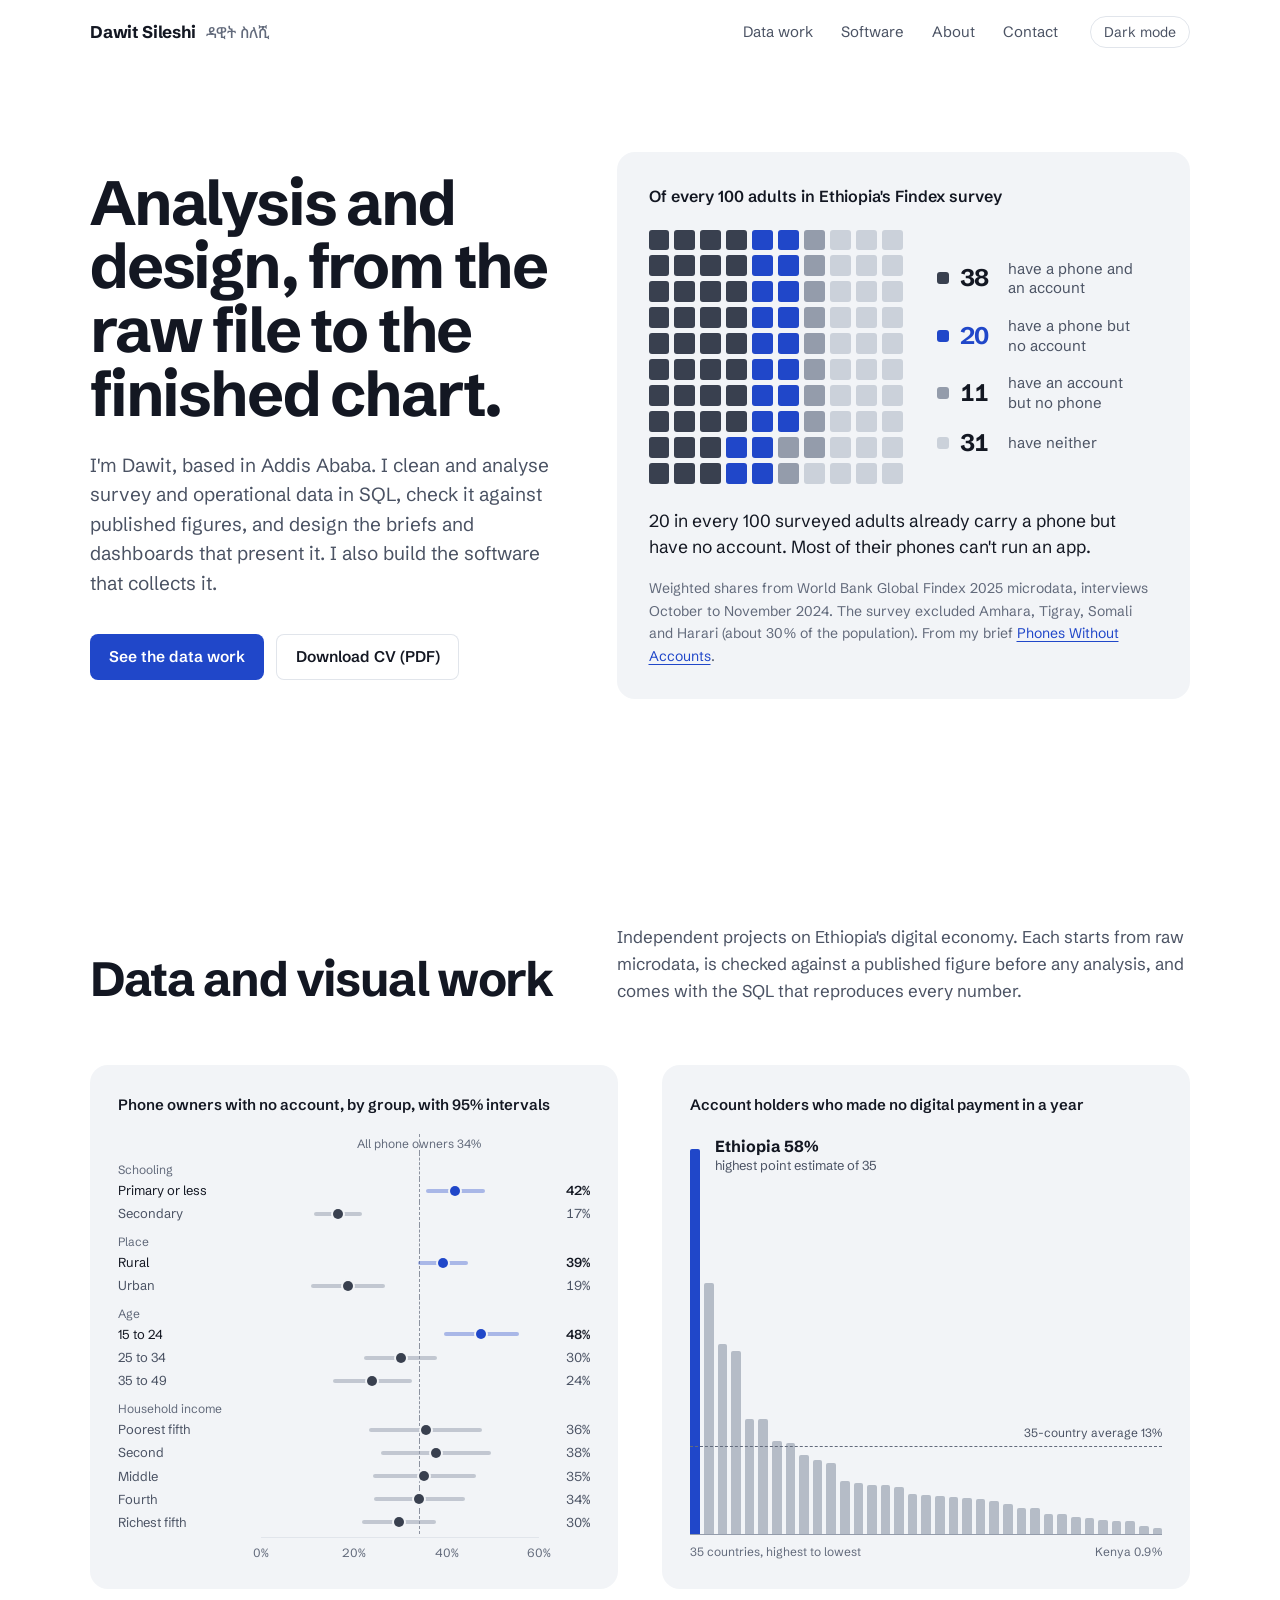
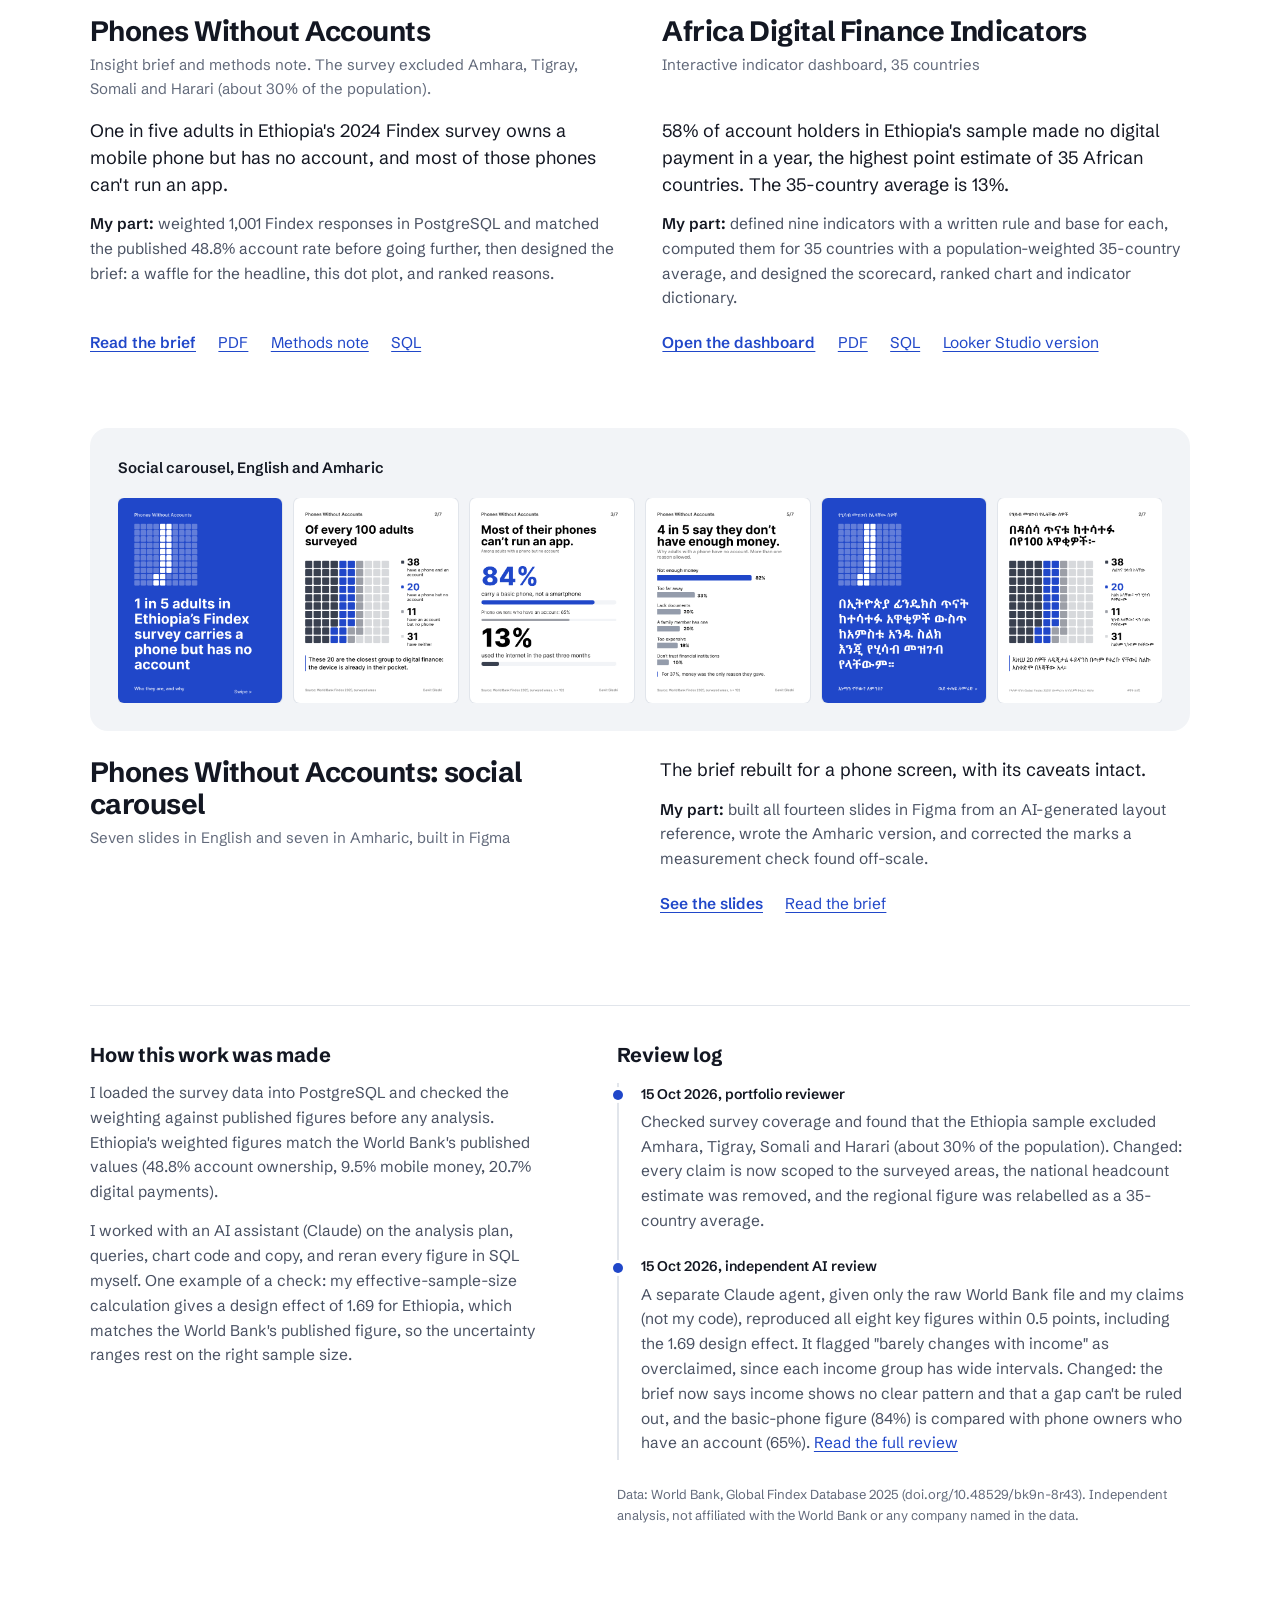
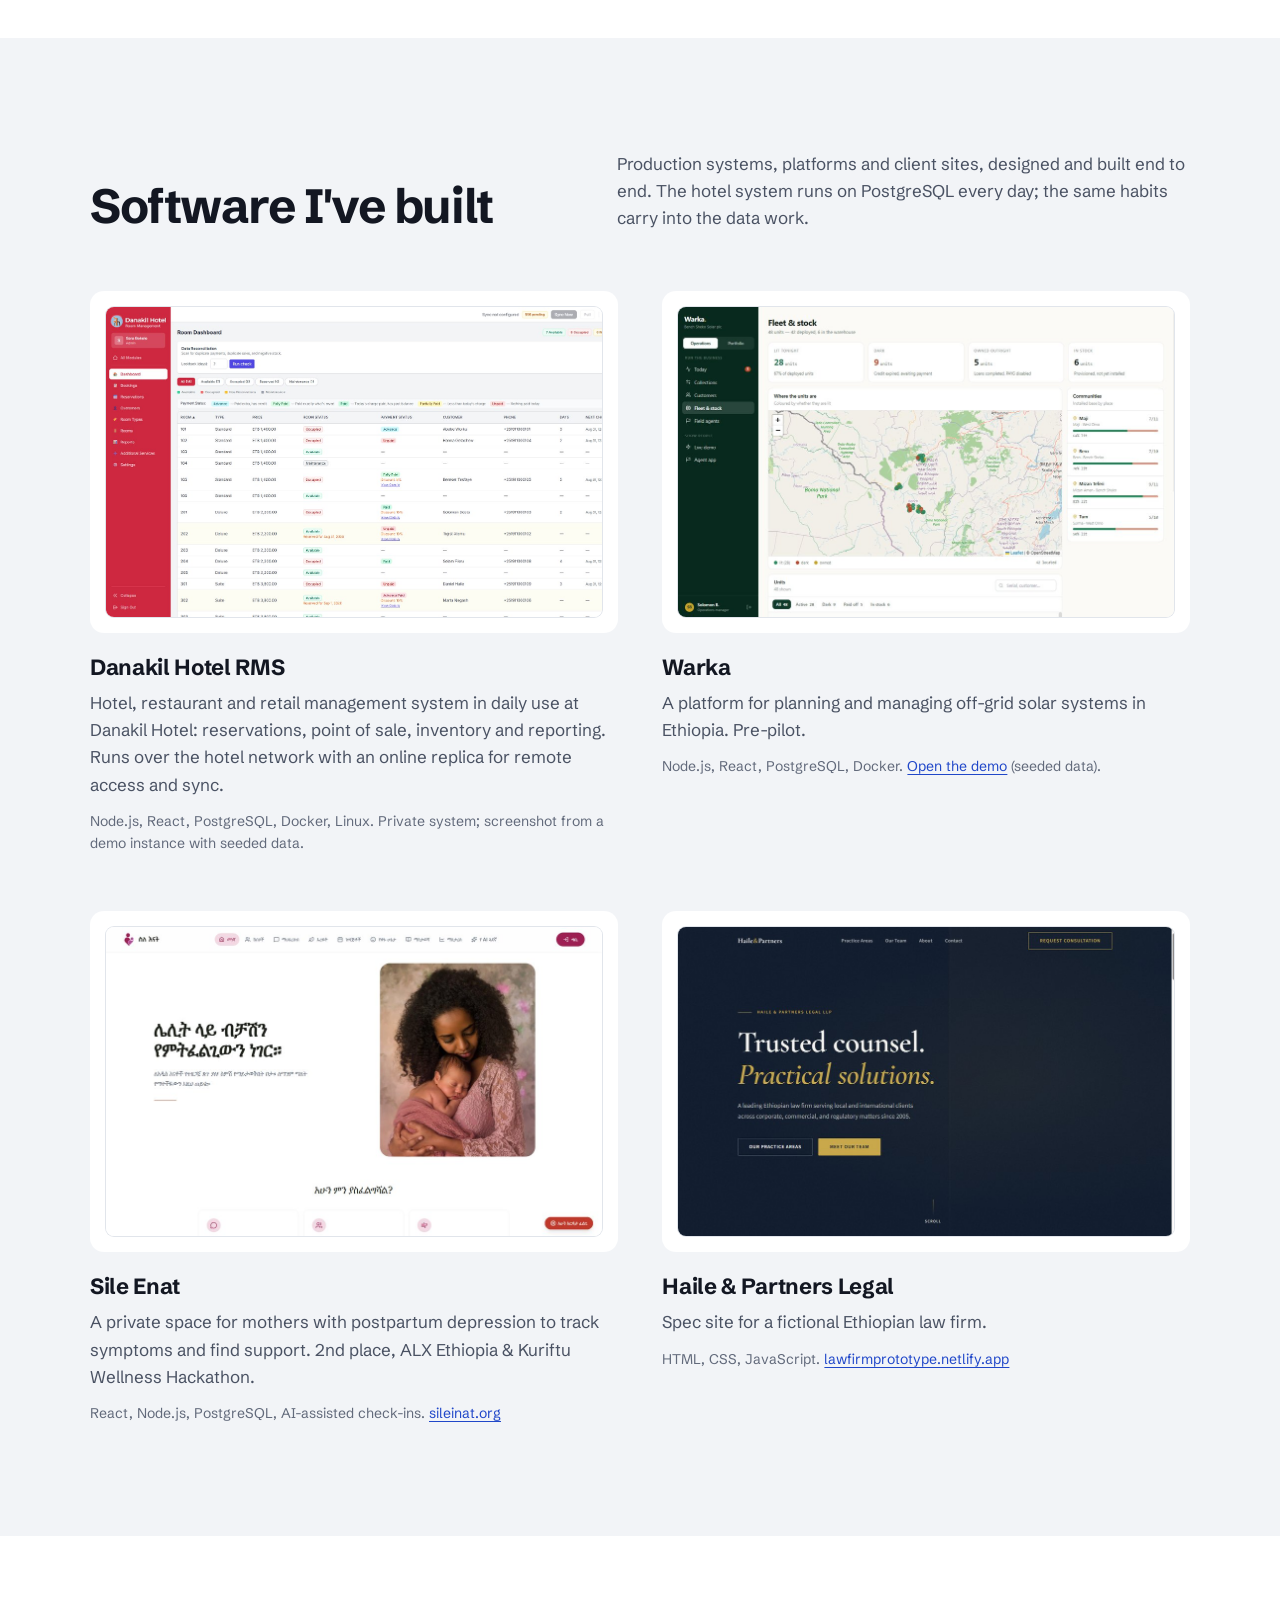
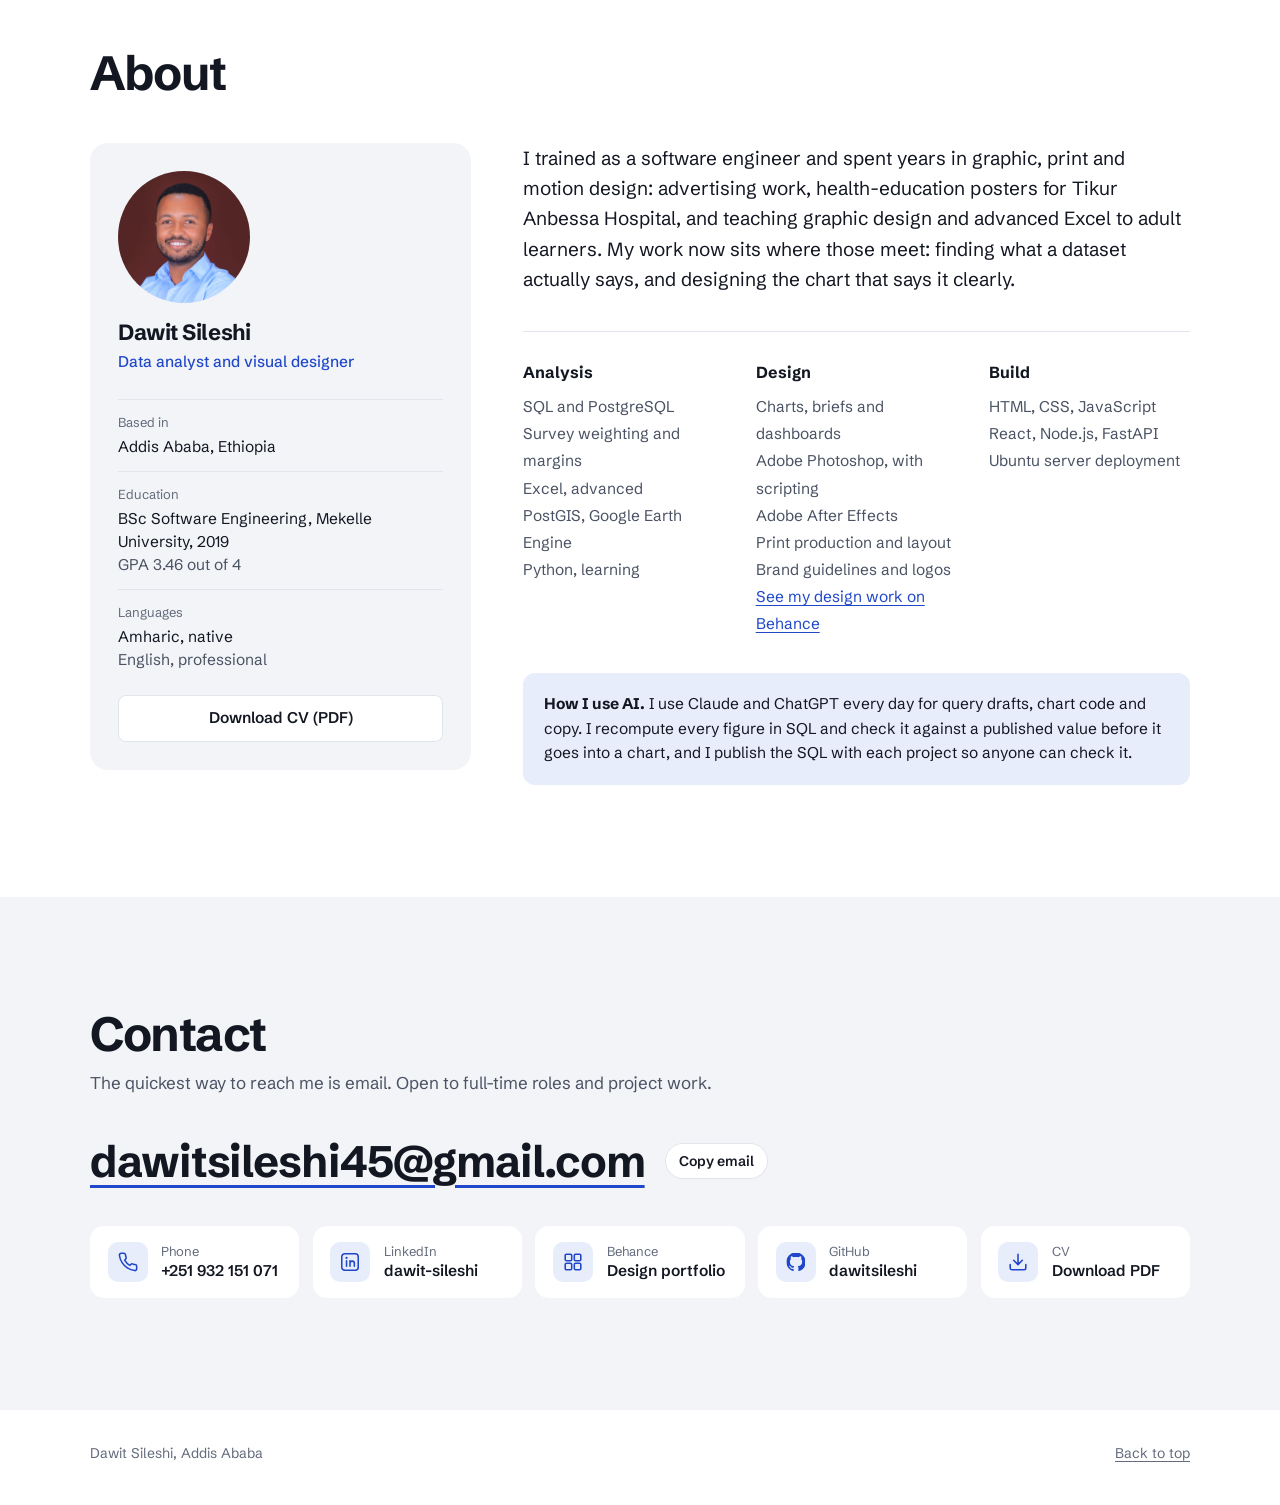
==== commit a45d907f: "Link the Looker Studio version of the Africa indicators dashboard Co-Authored-By: Claude Opus 5.5 <n" ====
--- a/index.html
+++ b/index.html
@@ -159,6 +159,7 @@
             <a href="data/africa-indicators/">Open the dashboard</a>
             <a href="data/africa-indicators/dashboard.pdf">PDF</a>
             <a href="data/africa-indicators/queries.sql">SQL</a>
+            <a href="https://datastudio.google.com/reporting/3c838f5f-2943-4c61-8a81-86db3e5c44f4" rel="noopener">Looker Studio version</a>
           </p>
         </article>
 
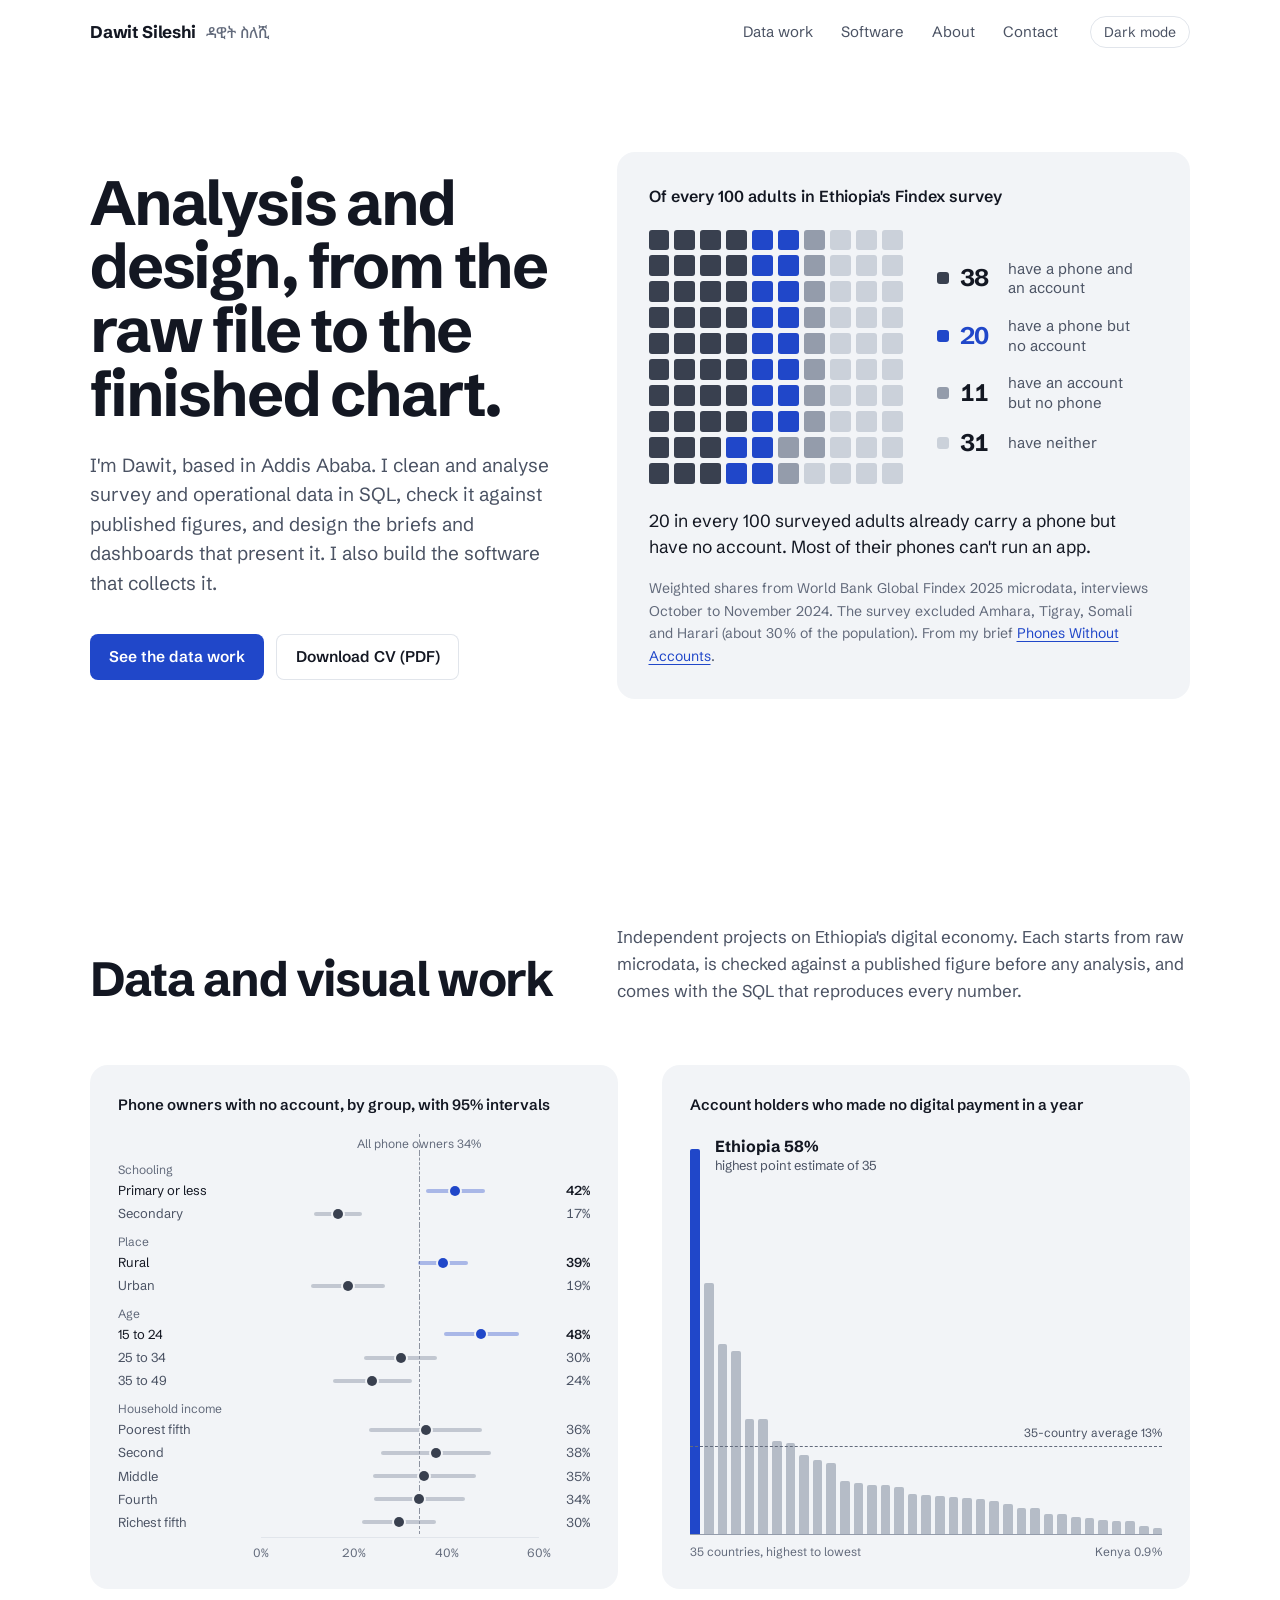
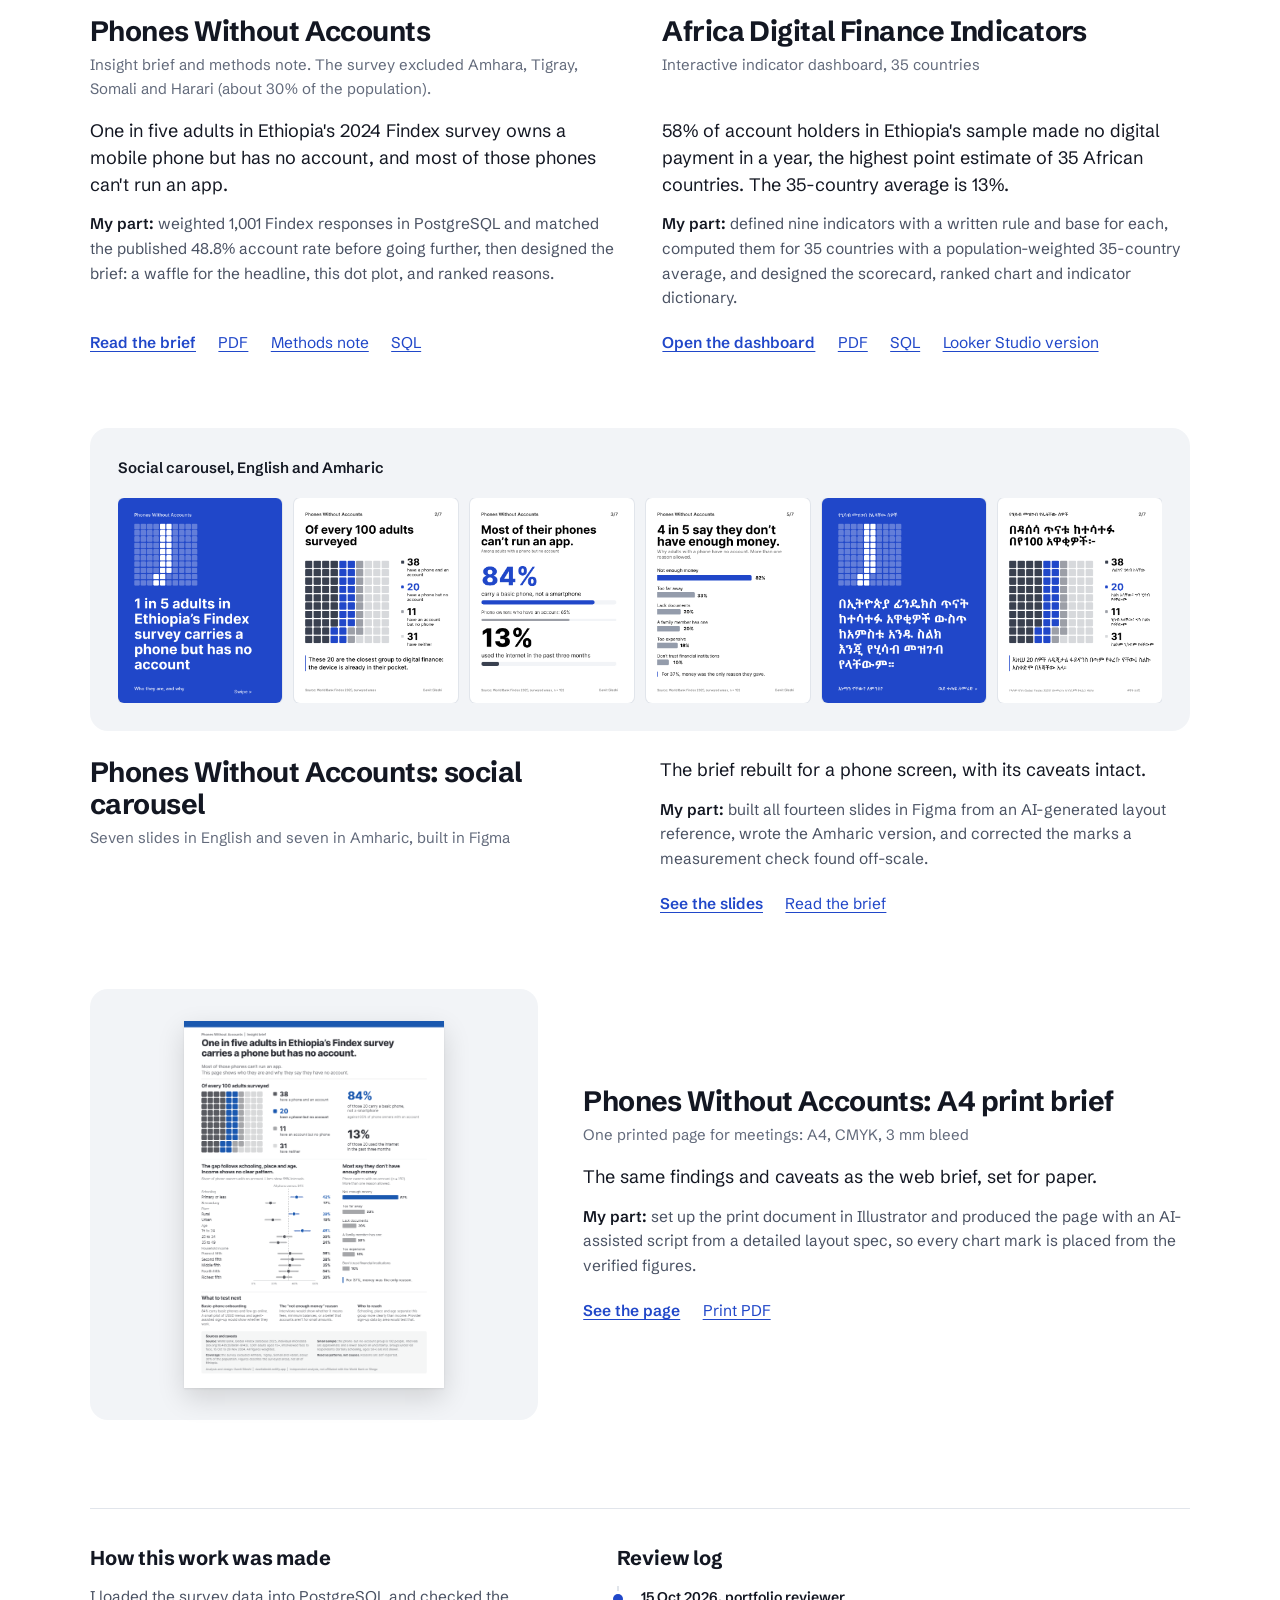
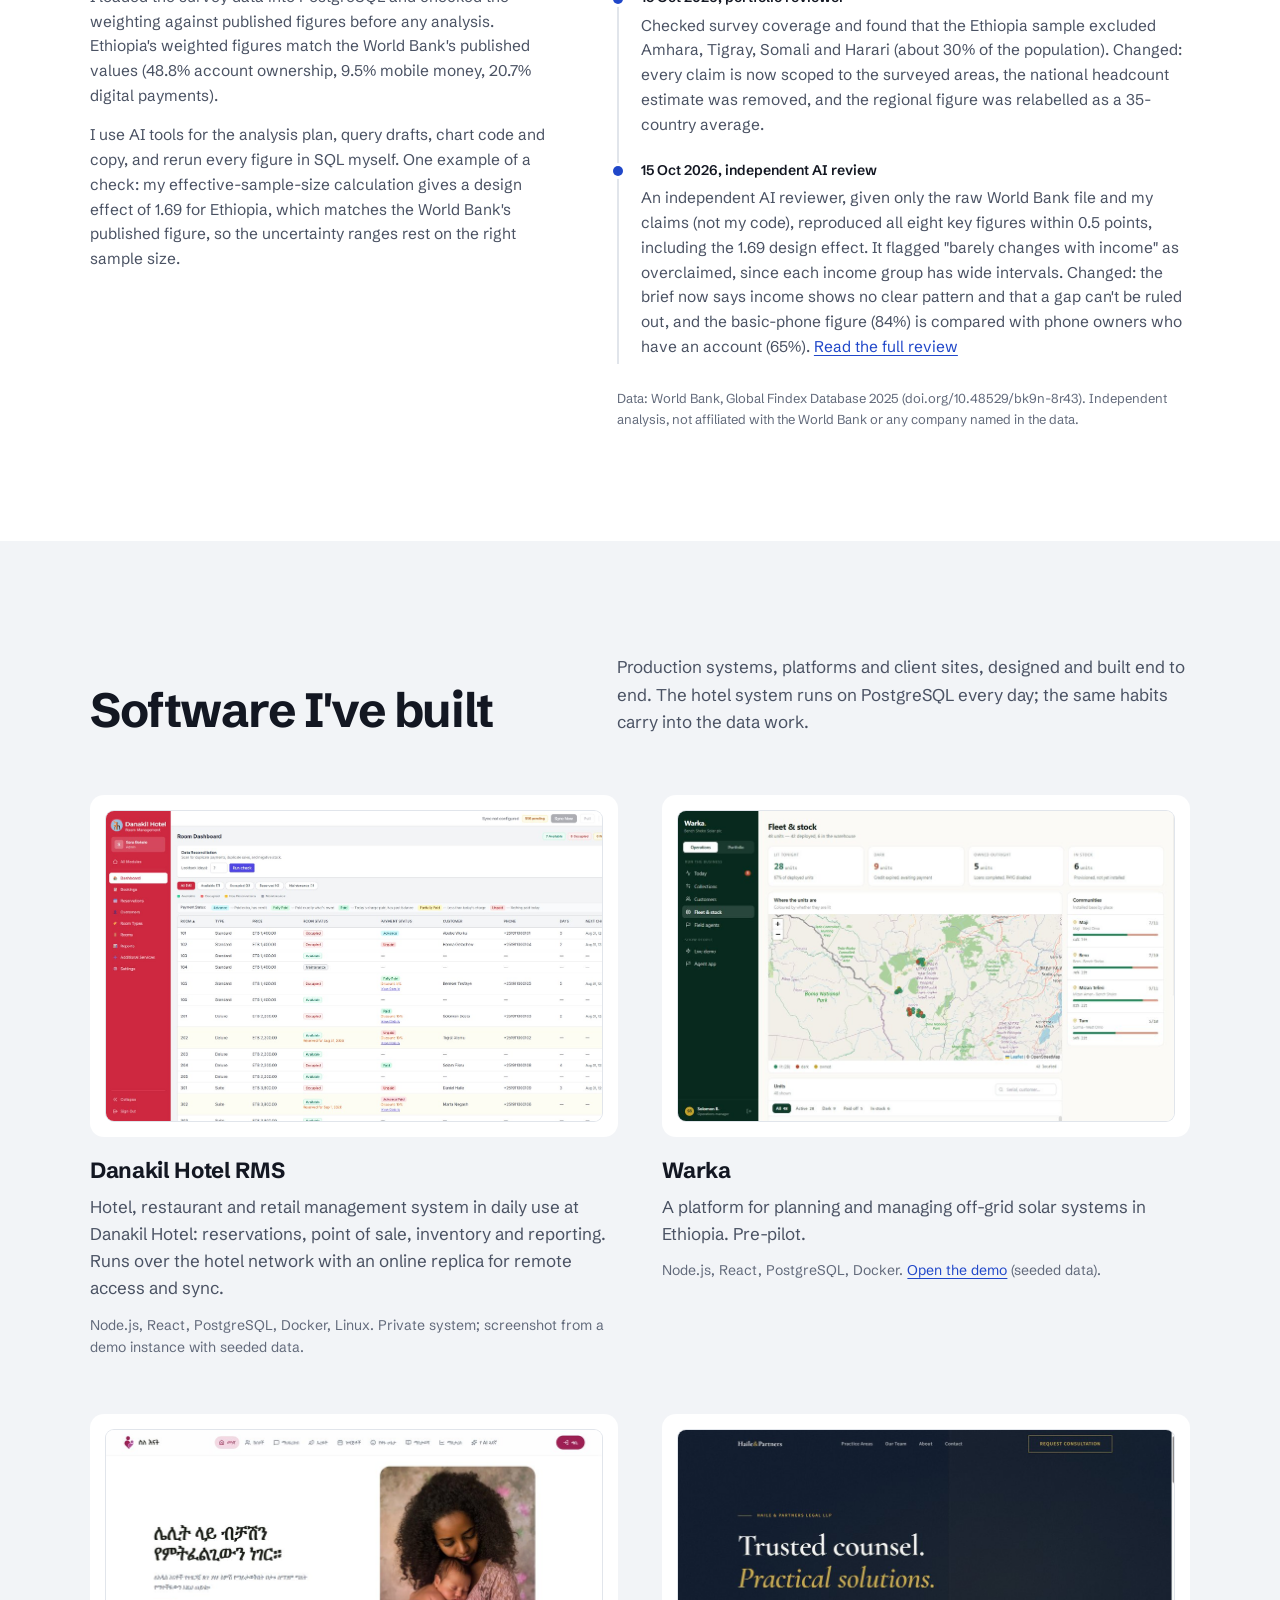
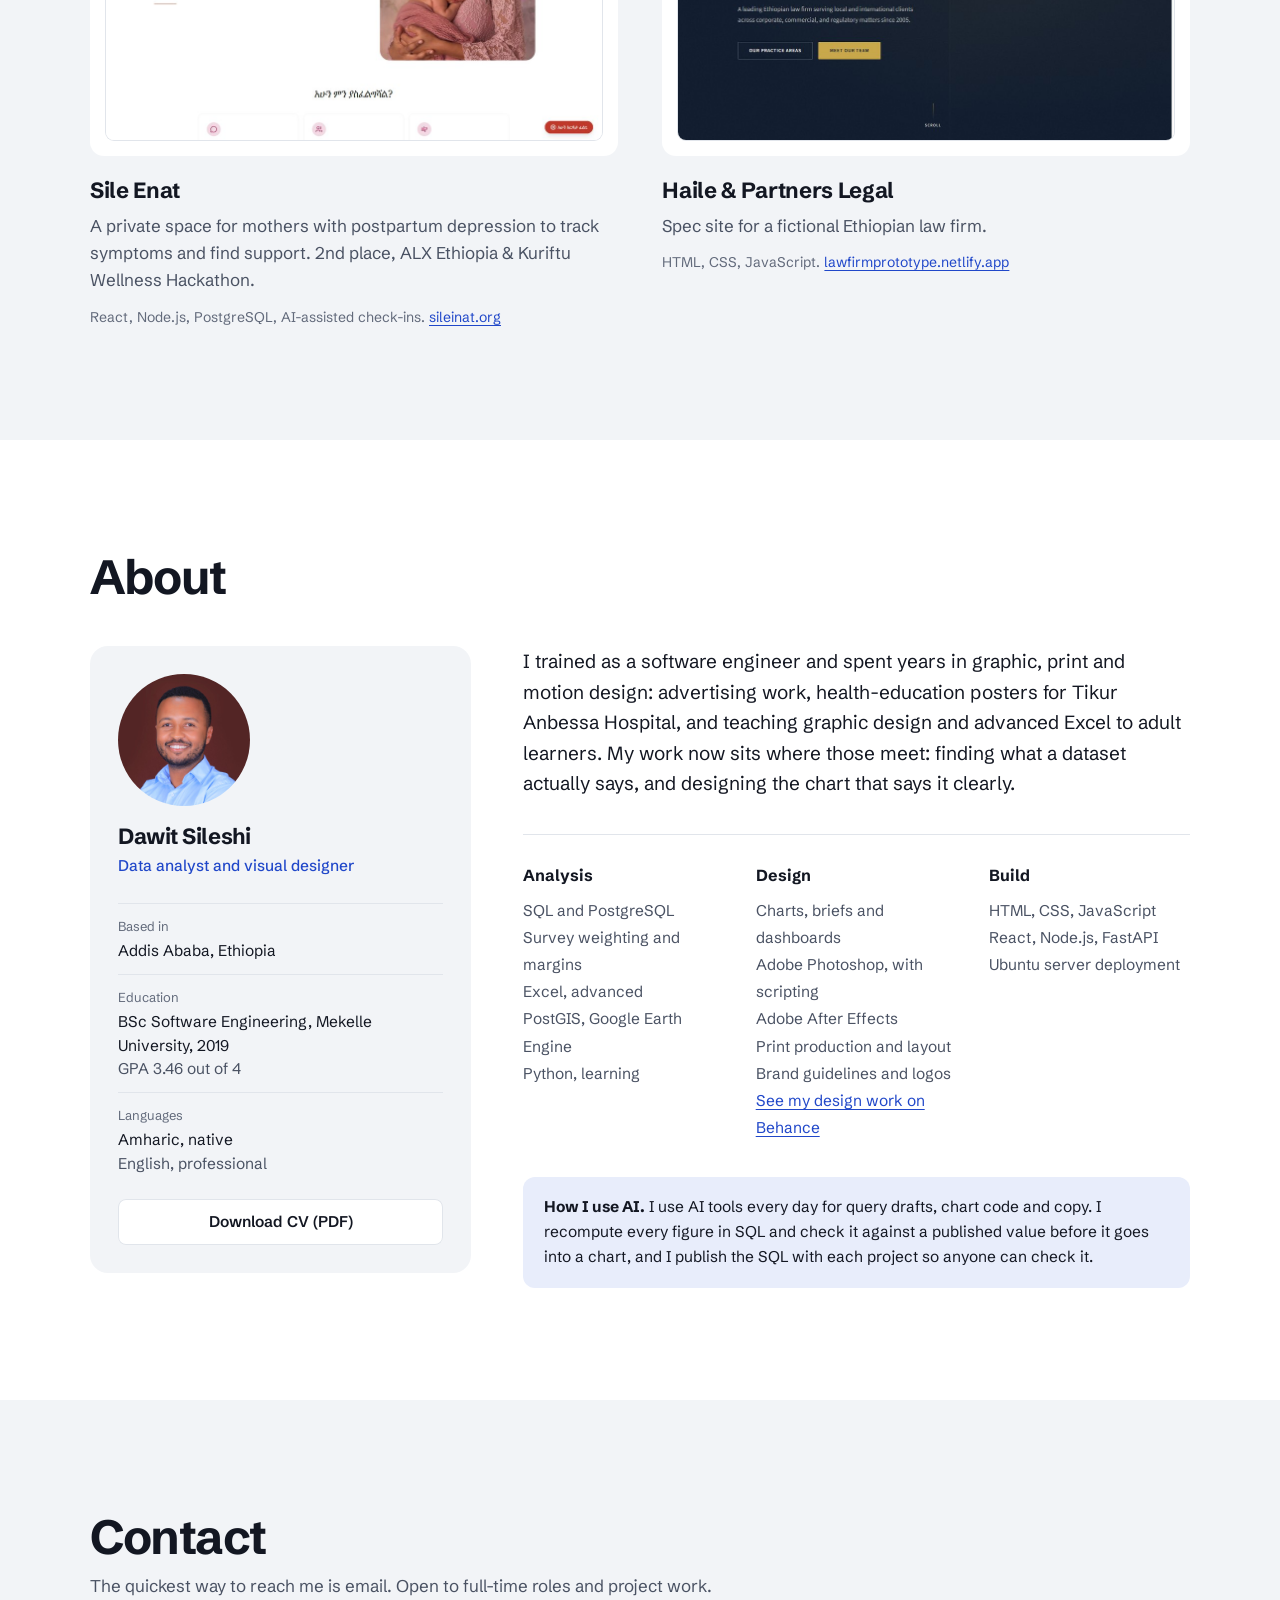
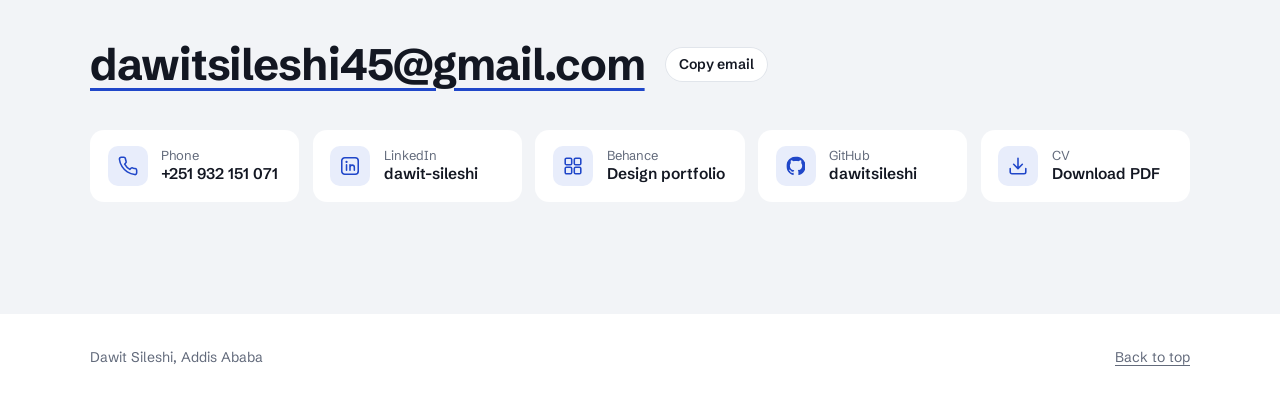
==== commit 9b07d37a: "Add the A4 print brief, new link preview, and generic AI wording - New page /data/phones-print/: the" ====
--- a/index.html
+++ b/index.html
@@ -19,7 +19,7 @@
 <meta property="og:image" content="https://dawitsileshi.netlify.app/images/og-image.png">
 <meta property="og:image:width" content="1200">
 <meta property="og:image:height" content="630">
-<meta property="og:image:alt" content="Dawit Sileshi, Addis Ababa">
+<meta property="og:image:alt" content="Dawit Sileshi, data analysis and visual design, Addis Ababa. A 100-square waffle chart with 20 squares highlighted in blue.">
 <meta name="twitter:card" content="summary_large_image">
 <meta name="twitter:title" content="Dawit Sileshi — Data analysis and visual design">
 <meta name="twitter:description" content="Survey analysis, charts, briefs and dashboards on Ethiopia's digital economy, and the software that collects the data.">
@@ -191,13 +191,29 @@
           </div>
         </article>
 
+        <article class="study study-wide study-print">
+          <a class="study-chart print-panel" href="data/phones-print/" aria-label="Open the A4 print brief">
+            <img src="data/phones-print/a4-thumb.png" width="640" height="905" loading="lazy" alt="">
+          </a>
+          <div class="print-text">
+            <h3><a href="data/phones-print/">Phones Without Accounts: A4 print brief</a></h3>
+            <p class="study-kind">One printed page for meetings: A4, CMYK, 3 mm bleed</p>
+            <p class="study-finding">The same findings and caveats as the web brief, set for paper.</p>
+            <p class="study-part"><strong>My part:</strong> set up the print document in Illustrator and produced the page with an AI-assisted script from a detailed layout spec, so every chart mark is placed from the verified figures.</p>
+            <p class="study-links">
+              <a href="data/phones-print/">See the page</a>
+              <a href="data/phones-print/phones-without-accounts-a4.pdf">Print PDF</a>
+            </p>
+          </div>
+        </article>
+
       </div>
 
       <div class="checks">
         <div class="checks-how">
           <h3>How this work was made</h3>
           <p>I loaded the survey data into PostgreSQL and checked the weighting against published figures before any analysis. Ethiopia's weighted figures match the World Bank's published values (48.8% account ownership, 9.5% mobile money, 20.7% digital payments).</p>
-          <p>I worked with an AI assistant (Claude) on the analysis plan, queries, chart code and copy, and reran every figure in SQL myself. One example of a check: my effective-sample-size calculation gives a design effect of 1.69 for Ethiopia, which matches the World Bank's published figure, so the uncertainty ranges rest on the right sample size.</p>
+          <p>I use AI tools for the analysis plan, query drafts, chart code and copy, and rerun every figure in SQL myself. One example of a check: my effective-sample-size calculation gives a design effect of 1.69 for Ethiopia, which matches the World Bank's published figure, so the uncertainty ranges rest on the right sample size.</p>
         </div>
         <div class="checks-log">
           <h3>Review log</h3>
@@ -208,7 +224,7 @@
             </li>
             <li>
               <p class="log-meta"><time datetime="2026-10-15">15 Oct 2026</time>, independent AI review</p>
-              <p>A separate Claude agent, given only the raw World Bank file and my claims (not my code), reproduced all eight key figures within 0.5 points, including the 1.69 design effect. It flagged "barely changes with income" as overclaimed, since each income group has wide intervals. Changed: the brief now says income shows no clear pattern and that a gap can't be ruled out, and the basic-phone figure (84%) is compared with phone owners who have an account (65%). <a href="data/phones-without-accounts/review.pdf">Read the full review</a></p>
+              <p>An independent AI reviewer, given only the raw World Bank file and my claims (not my code), reproduced all eight key figures within 0.5 points, including the 1.69 design effect. It flagged "barely changes with income" as overclaimed, since each income group has wide intervals. Changed: the brief now says income shows no clear pattern and that a gap can't be ruled out, and the basic-phone figure (84%) is compared with phone owners who have an account (65%). <a href="data/phones-without-accounts/review.pdf">Read the full review</a></p>
             </li>
             <!-- Add an entry here for each further check, only after it has happened:
             <li>
@@ -323,7 +339,7 @@
           </div>
         </div>
 
-        <p class="ai-note"><strong>How I use AI.</strong> I use Claude and ChatGPT every day for query drafts, chart code and copy. I recompute every figure in SQL and check it against a published value before it goes into a chart, and I publish the SQL with each project so anyone can check it.</p>
+        <p class="ai-note"><strong>How I use AI.</strong> I use AI tools every day for query drafts, chart code and copy. I recompute every figure in SQL and check it against a published value before it goes into a chart, and I publish the SQL with each project so anyone can check it.</p>
       </div>
     </div>
     </div>
--- a/styles.css
+++ b/styles.css
@@ -668,6 +668,33 @@
   .wide-text .study-finding { margin-top: 1.6rem; }
 }
 
+/* ---------- print card: the A4 page beside its description ---------- */
+
+.print-panel {
+  align-items: center;
+  padding: clamp(1.25rem, 3vw, 2rem);
+}
+.print-panel img {
+  display: block;
+  width: 100%;
+  max-width: 260px;
+  height: auto;
+  margin: 0 auto;
+  background: #fff;
+  box-shadow: 0 1px 2px rgba(0,0,0,.08), 0 10px 26px rgba(0,0,0,.14);
+}
+.print-text h3 { margin-top: 1.6rem; }
+
+@media (min-width: 52em) {
+  .studies > .study-print {
+    display: grid;
+    grid-template-columns: minmax(0, 0.85fr) minmax(0, 1.15fr);
+    column-gap: clamp(1.75rem, 3.5vw, 3rem);
+    align-items: center;
+  }
+  .print-text h3 { margin-top: 0; }
+}
+
 /* ---------- how the data work was made + review log ----------
    Closes the data section. Same five/six split as the section heads, so the
    method sits under the heading and the log under the lede. */
